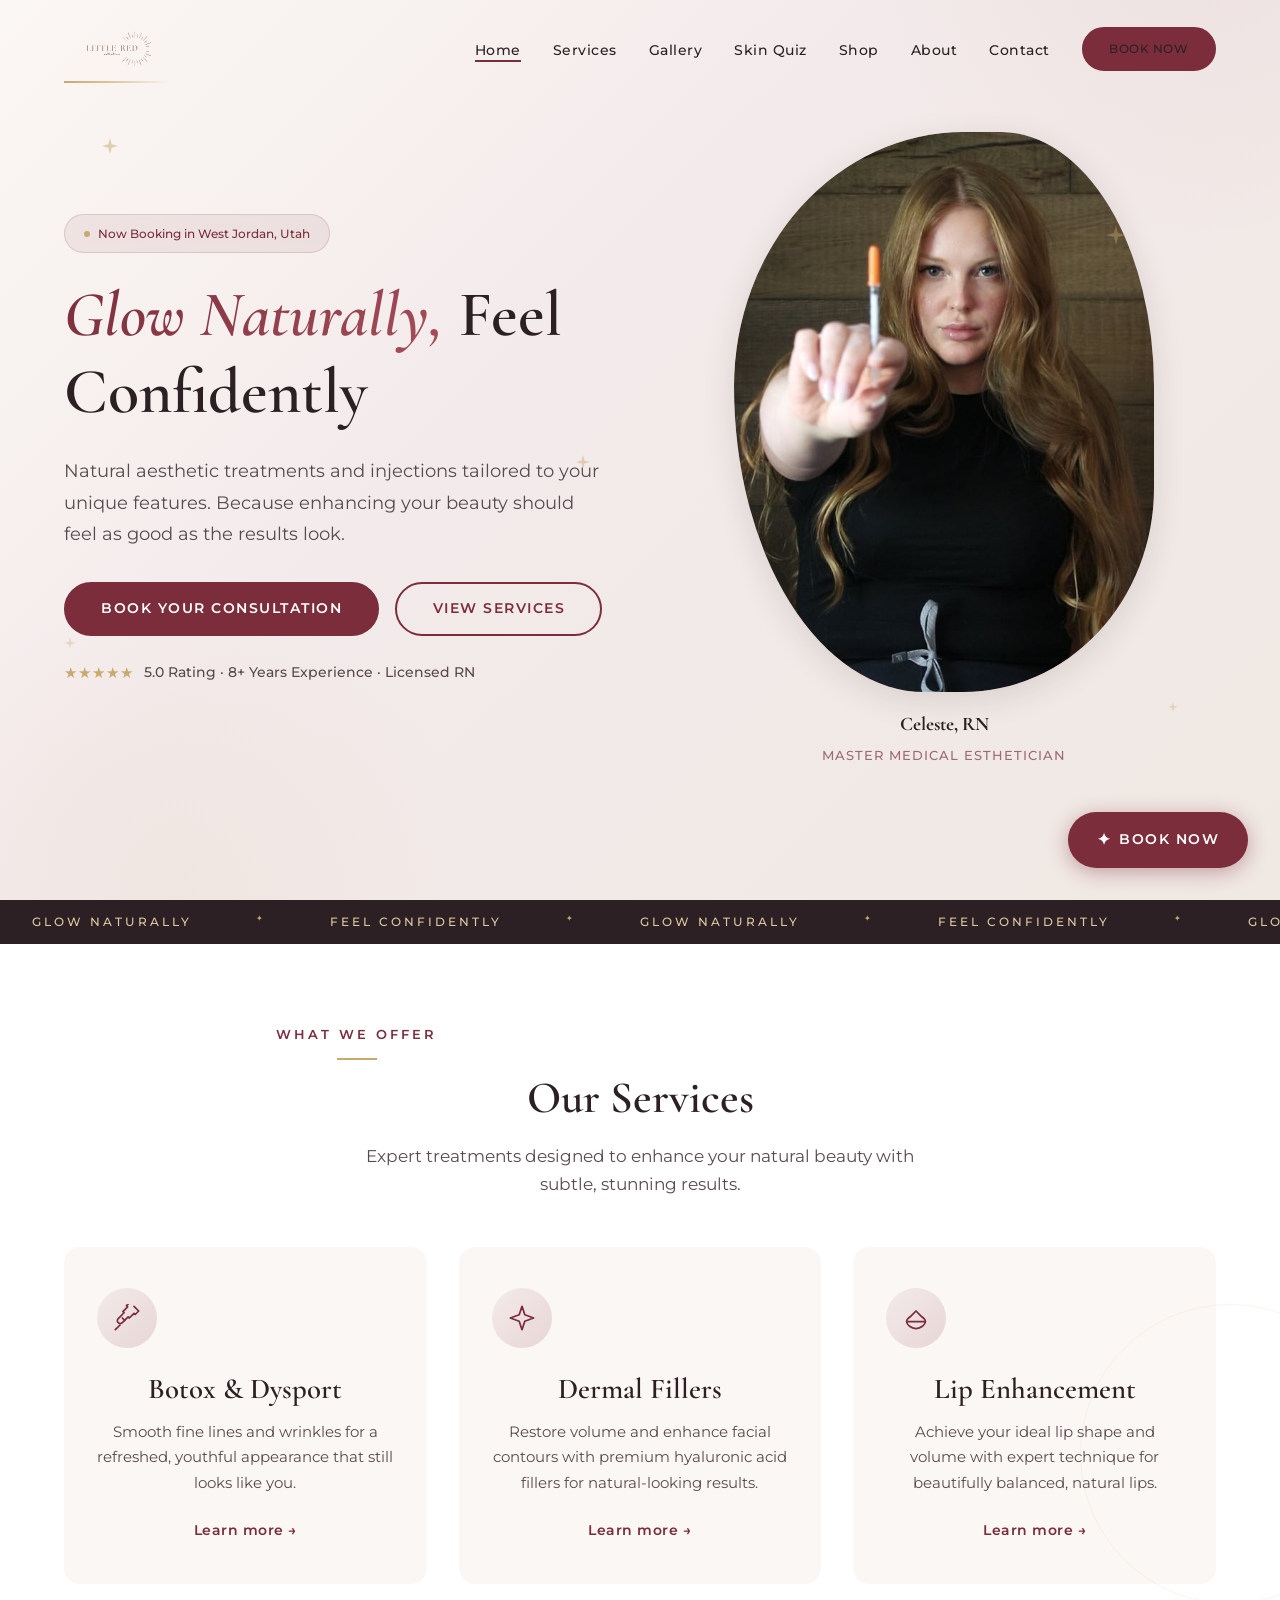
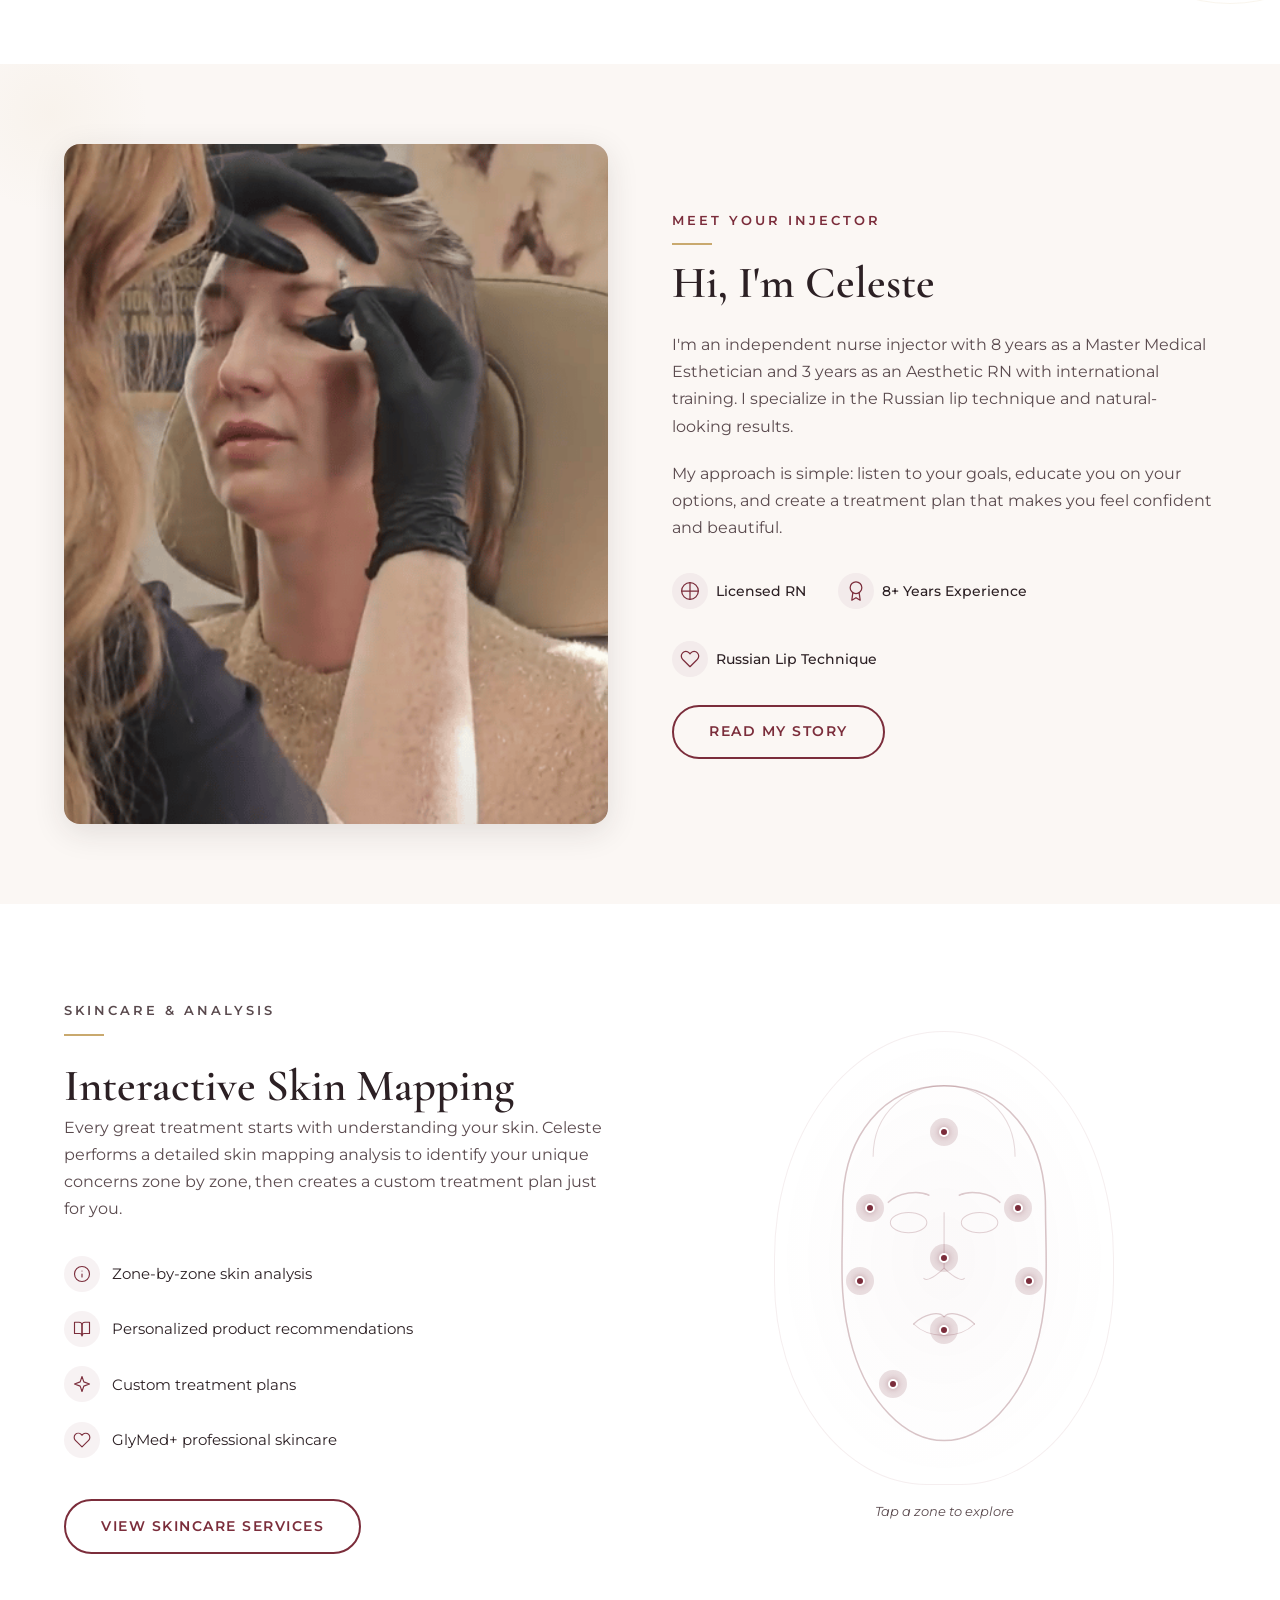
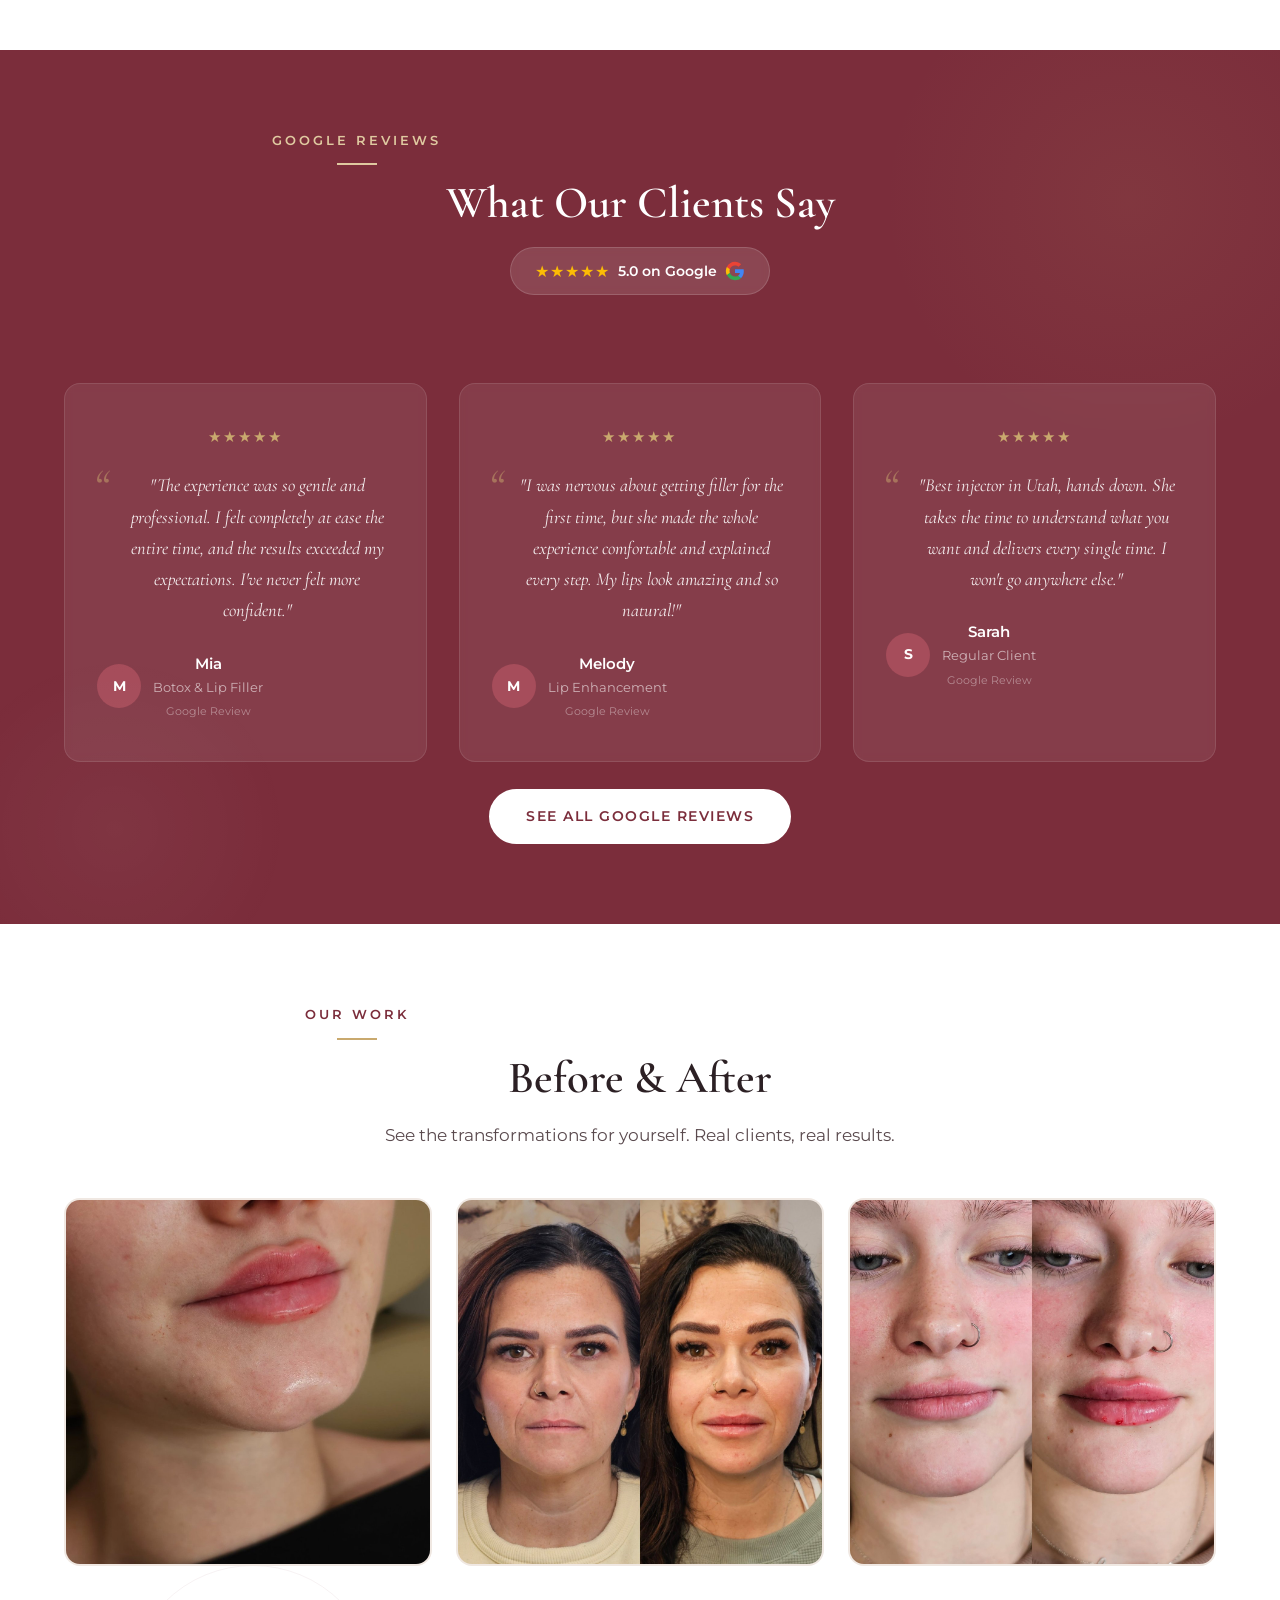
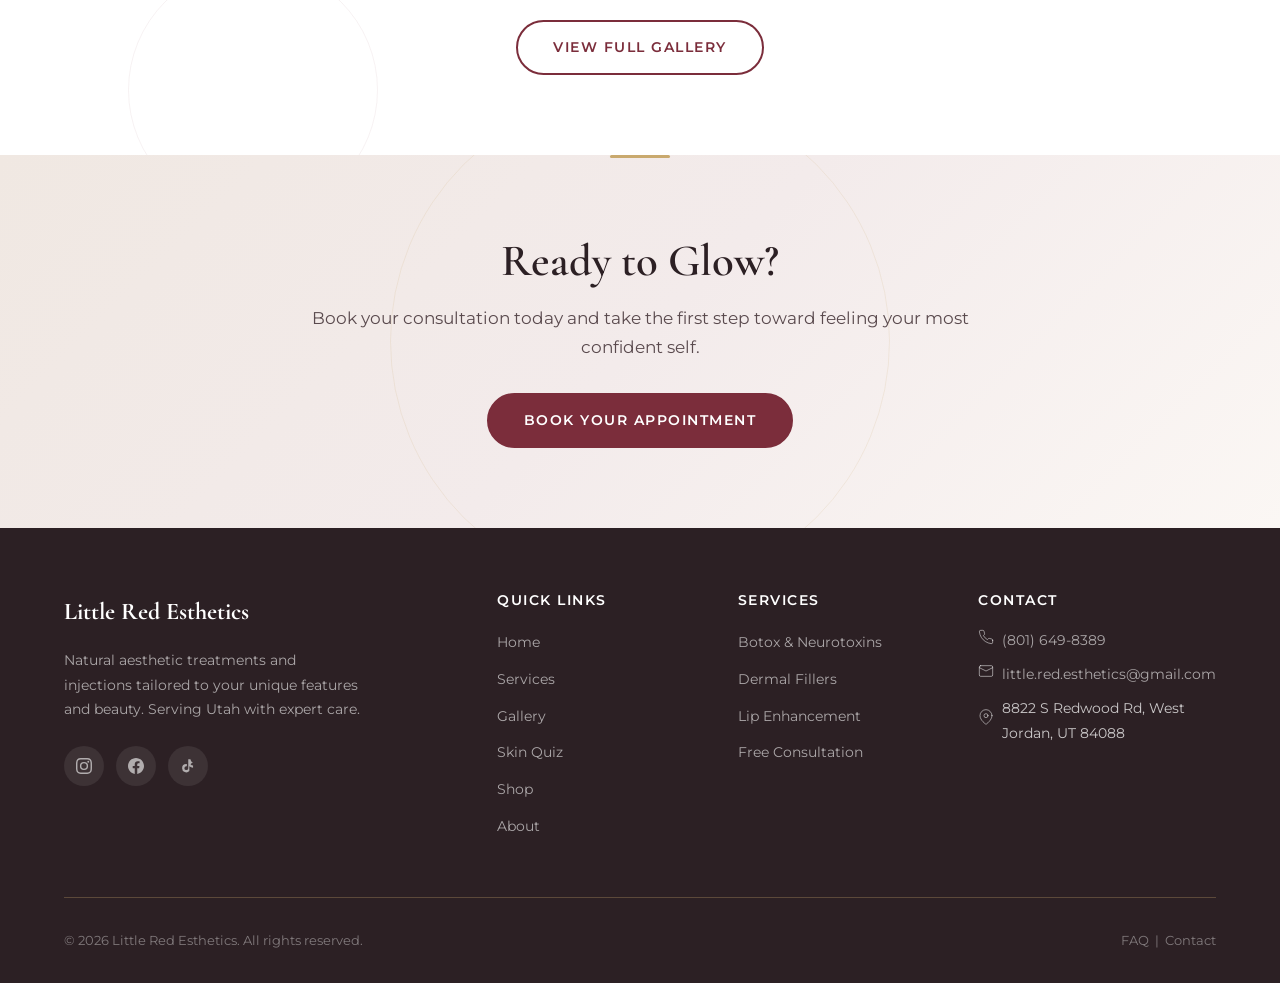
==== index.html @ 3f51a7a6 "Add interactive skin mapping section with animated face map - New skin mapping section on homepage w" ====
<!DOCTYPE html>
<html lang="en">
<head>
  <meta charset="UTF-8">
  <meta name="viewport" content="width=device-width, initial-scale=1.0">
  <title>Little Red Esthetics | Nurse Injector in Utah</title>
  <meta name="description" content="Little Red Esthetics offers natural aesthetic treatments and injections in Utah. Expert nurse injector specializing in Botox, fillers, and skin rejuvenation tailored to your unique beauty.">
  <meta name="keywords" content="nurse injector Utah, Botox Utah, lip filler Utah, dermal fillers, aesthetic treatments, Little Red Esthetics, med spa Utah">
  <meta name="author" content="Little Red Esthetics">

  <!-- Open Graph -->
  <meta property="og:title" content="Little Red Esthetics | Nurse Injector in Utah">
  <meta property="og:description" content="Natural aesthetic treatments and injections tailored to your unique features and beauty.">
  <meta property="og:type" content="website">
  <meta property="og:url" content="https://littleredesthetics.com/">
  <meta property="og:image" content="https://littleredesthetics.com/images/celeste-portrait.jpg">

  <!-- Twitter -->
  <meta name="twitter:card" content="summary_large_image">
  <meta name="twitter:title" content="Little Red Esthetics | Nurse Injector in Utah">
  <meta name="twitter:description" content="Natural aesthetic treatments and injections tailored to your unique features and beauty.">

  <!-- Fonts -->
  <link rel="preconnect" href="https://fonts.googleapis.com">
  <link rel="preconnect" href="https://fonts.gstatic.com" crossorigin>
  <link href="https://fonts.googleapis.com/css2?family=Cormorant+Garamond:ital,wght@0,400;0,600;0,700;1,400;1,600&family=Montserrat:wght@300;400;500;600;700&display=swap" rel="stylesheet">

  <!-- Favicon -->
  <link rel="icon" type="image/svg+xml" href="images/favicon.svg">

  <!-- Styles -->
  <link rel="stylesheet" href="css/styles.css">

  <!-- Local Business Schema -->
  <script type="application/ld+json">
  {
    "@context": "https://schema.org",
    "@type": "HealthAndBeautyBusiness",
    "name": "Little Red Esthetics",
    "description": "Natural aesthetic treatments and injections tailored to your unique features and beauty.",
    "url": "https://littleredesthetics.com",
    "telephone": "+1-801-649-8389",
    "email": "little.red.esthetics@gmail.com",
    "address": {
      "@type": "PostalAddress",
      "streetAddress": "8822 S Redwood Road",
      "addressLocality": "West Jordan",
      "addressRegion": "UT",
      "postalCode": "84088",
      "addressCountry": "US"
    },
    "sameAs": [
      "https://www.instagram.com/littleredesthetics",
      "https://www.facebook.com/littleredesthetics",
      "https://www.tiktok.com/@littleredesthetics"
    ],
    "priceRange": "$$",
    "openingHoursSpecification": [
      {
        "@type": "OpeningHoursSpecification",
        "dayOfWeek": ["Tuesday", "Thursday"],
        "opens": "07:00",
        "closes": "13:00"
      },
      {
        "@type": "OpeningHoursSpecification",
        "dayOfWeek": ["Wednesday", "Friday"],
        "opens": "14:30",
        "closes": "19:00"
      }
    ]
  }
  </script>
</head>
<body>

  <!-- Navigation -->
  <nav class="navbar">
    <div class="container">
      <a href="index.html" class="nav-brand">
        <img src="images/logo-clean.svg" alt="Little Red Esthetics">
        <span class="brand-text">Little Red Esthetics</span>
      </a>
      <div class="nav-overlay"></div>
      <ul class="nav-links">
        <li><a href="index.html" class="active">Home</a></li>
        <li><a href="services.html">Services</a></li>
        <li><a href="gallery.html">Gallery</a></li>
        <li><a href="quiz.html">Skin Quiz</a></li>
        <li><a href="shop.html">Shop</a></li>
        <li><a href="about.html">About</a></li>
        <li><a href="contact.html">Contact</a></li>
        <li><a href="https://mysite.vagaro.com/littleredesthetics/services" target="_blank" rel="noopener" class="btn btn-primary">Book Now</a></li>
      </ul>
      <button class="nav-toggle" aria-label="Toggle navigation">
        <span></span>
        <span></span>
        <span></span>
      </button>
    </div>
  </nav>

  <!-- Hero Section -->
  <section class="hero">
    <!-- Sparkle decorations -->
    <div class="sparkle" style="top: 15%; left: 8%;"><svg viewBox="0 0 24 24"><path d="M12 0l2.5 9.5L24 12l-9.5 2.5L12 24l-2.5-9.5L0 12l9.5-2.5z"/></svg></div>
    <div class="sparkle" style="top: 70%; left: 5%;"><svg viewBox="0 0 24 24"><path d="M12 0l2.5 9.5L24 12l-9.5 2.5L12 24l-2.5-9.5L0 12l9.5-2.5z"/></svg></div>
    <div class="sparkle" style="top: 25%; right: 12%;"><svg viewBox="0 0 24 24"><path d="M12 0l2.5 9.5L24 12l-9.5 2.5L12 24l-2.5-9.5L0 12l9.5-2.5z"/></svg></div>
    <div class="sparkle" style="bottom: 20%; right: 8%;"><svg viewBox="0 0 24 24"><path d="M12 0l2.5 9.5L24 12l-9.5 2.5L12 24l-2.5-9.5L0 12l9.5-2.5z"/></svg></div>
    <div class="sparkle" style="top: 50%; left: 45%;"><svg viewBox="0 0 24 24"><path d="M12 0l2.5 9.5L24 12l-9.5 2.5L12 24l-2.5-9.5L0 12l9.5-2.5z"/></svg></div>

    <div class="container">
      <div class="hero-content">
        <div class="hero-badge">
          <span class="badge-dot"></span>
          Now Booking in West Jordan, Utah
        </div>
        <h1><span class="gradient-text">Glow Naturally,</span> Feel Confidently</h1>
        <p>Natural aesthetic treatments and injections tailored to your unique features. Because enhancing your beauty should feel as good as the results look.</p>
        <div class="hero-buttons">
          <a href="https://mysite.vagaro.com/littleredesthetics/services" target="_blank" rel="noopener" class="btn btn-primary">Book Your Consultation</a>
          <a href="services.html" class="btn btn-outline">View Services</a>
        </div>
        <div class="hero-trust">
          <div class="hero-trust-stars">&#9733;&#9733;&#9733;&#9733;&#9733;</div>
          <span>5.0 Rating &middot; 8+ Years Experience &middot; Licensed RN</span>
        </div>
      </div>
      <div class="hero-image">
        <div class="hero-image-wrapper">
          <img src="images/celeste-portrait.jpg" alt="Celeste, nurse injector and owner of Little Red Esthetics in West Jordan Utah">
        </div>
        <div class="hero-image-caption">
          <strong>Celeste, RN</strong>
          <span>Master Medical Esthetician</span>
        </div>
      </div>
    </div>
  </section>

  <!-- Marquee Strip -->
  <div class="marquee-strip">
    <div class="marquee-track">
      <span>Glow Naturally</span><span class="marquee-dot">&#10022;</span>
      <span>Feel Confidently</span><span class="marquee-dot">&#10022;</span>
      <span>Glow Naturally</span><span class="marquee-dot">&#10022;</span>
      <span>Feel Confidently</span><span class="marquee-dot">&#10022;</span>
      <span>Glow Naturally</span><span class="marquee-dot">&#10022;</span>
      <span>Feel Confidently</span><span class="marquee-dot">&#10022;</span>
      <span>Glow Naturally</span><span class="marquee-dot">&#10022;</span>
      <span>Feel Confidently</span><span class="marquee-dot">&#10022;</span>
      <span>Glow Naturally</span><span class="marquee-dot">&#10022;</span>
      <span>Feel Confidently</span><span class="marquee-dot">&#10022;</span>
      <span>Glow Naturally</span><span class="marquee-dot">&#10022;</span>
      <span>Feel Confidently</span><span class="marquee-dot">&#10022;</span>
    </div>
  </div>

  <!-- Services Preview -->
  <section class="services-preview">
    <div class="container text-center">
      <p class="section-label fade-in">What We Offer</p>
      <h2 class="section-title fade-in">Our Services</h2>
      <p class="section-subtitle fade-in">Expert treatments designed to enhance your natural beauty with subtle, stunning results.</p>

      <div class="services-grid">
        <div class="service-card fade-in fade-in-delay-1">
          <div class="service-icon"><svg class="icon-svg" viewBox="0 0 24 24"><path d="M18 2l4 4-3 3-1-1-4 4-1-1-5 5c-1 1-2.5 1-3.5 0s-1-2.5 0-3.5l5-5-1-1 4-4-1-1 3-3"/><path d="M10 14l-2-2"/><path d="M2 22l4-4"/></svg></div>
          <h3>Botox & Dysport</h3>
          <p>Smooth fine lines and wrinkles for a refreshed, youthful appearance that still looks like you.</p>
          <a href="services.html" class="service-link">Learn more &#8594;</a>
        </div>

        <div class="service-card fade-in fade-in-delay-2">
          <div class="service-icon"><svg class="icon-svg" viewBox="0 0 24 24"><path d="M12 2l2.4 7.2L22 12l-7.6 2.8L12 22l-2.4-7.2L2 12l7.6-2.8z"/></svg></div>
          <h3>Dermal Fillers</h3>
          <p>Restore volume and enhance facial contours with premium hyaluronic acid fillers for natural-looking results.</p>
          <a href="services.html" class="service-link">Learn more &#8594;</a>
        </div>

        <div class="service-card fade-in fade-in-delay-3">
          <div class="service-icon"><svg class="icon-svg" viewBox="0 0 24 24"><path d="M12 21c-4 0-8-3-8-6 0-2 1.5-3 3-4l5-5 5 5c1.5 1 3 2 3 4 0 3-4 6-8 6z"/><path d="M4 15h16"/></svg></div>
          <h3>Lip Enhancement</h3>
          <p>Achieve your ideal lip shape and volume with expert technique for beautifully balanced, natural lips.</p>
          <a href="services.html" class="service-link">Learn more &#8594;</a>
        </div>
      </div>
    </div>
  </section>

  <!-- About Preview -->
  <section class="about-preview">
    <div class="container">
      <div class="about-image fade-in">
        <img src="images/celeste-working.png" alt="Celeste at work, Little Red Esthetics">
      </div>
      <div class="about-content">
        <p class="section-label fade-in">Meet Your Injector</p>
        <h2 class="fade-in">Hi, I'm Celeste</h2>
        <p class="fade-in">I'm an independent nurse injector with 8 years as a Master Medical Esthetician and 3 years as an Aesthetic RN with international training. I specialize in the Russian lip technique and natural-looking results.</p>
        <p class="fade-in">My approach is simple: listen to your goals, educate you on your options, and create a treatment plan that makes you feel confident and beautiful.</p>
        <div class="about-credentials fade-in">
          <div class="credential">
            <div class="credential-icon"><svg class="icon-svg" viewBox="0 0 24 24"><path d="M12 2v20M2 12h20"/><circle cx="12" cy="12" r="10"/></svg></div>
            <span>Licensed RN</span>
          </div>
          <div class="credential">
            <div class="credential-icon"><svg class="icon-svg" viewBox="0 0 24 24"><circle cx="12" cy="8" r="7"/><path d="M8.21 13.89L7 23l5-3 5 3-1.21-9.12"/></svg></div>
            <span>8+ Years Experience</span>
          </div>
          <div class="credential">
            <div class="credential-icon"><svg class="icon-svg" viewBox="0 0 24 24"><path d="M20.84 4.61a5.5 5.5 0 0 0-7.78 0L12 5.67l-1.06-1.06a5.5 5.5 0 0 0-7.78 7.78l1.06 1.06L12 21.23l7.78-7.78 1.06-1.06a5.5 5.5 0 0 0 0-7.78z"/></svg></div>
            <span>Russian Lip Technique</span>
          </div>
        </div>
        <br>
        <a href="about.html" class="btn btn-outline fade-in">Read My Story</a>
      </div>
    </div>
  </section>

  <!-- Skin Mapping Section -->
  <section class="skin-mapping">
    <div class="container">
      <div class="skin-mapping-content">
        <p class="section-label fade-in">Skincare & Analysis</p>
        <h2 class="fade-in">Interactive Skin Mapping</h2>
        <p class="fade-in">Every great treatment starts with understanding your skin. Celeste performs a detailed skin mapping analysis to identify your unique concerns zone by zone, then creates a custom treatment plan just for you.</p>
        <ul class="skin-mapping-features fade-in">
          <li>
            <span class="mapping-feature-icon"><svg class="icon-svg" viewBox="0 0 24 24"><circle cx="12" cy="12" r="10"/><path d="M12 16v-4M12 8h.01"/></svg></span>
            <span>Zone-by-zone skin analysis</span>
          </li>
          <li>
            <span class="mapping-feature-icon"><svg class="icon-svg" viewBox="0 0 24 24"><path d="M2 3h6a4 4 0 0 1 4 4v14a3 3 0 0 0-3-3H2z"/><path d="M22 3h-6a4 4 0 0 0-4 4v14a3 3 0 0 1 3-3h7z"/></svg></span>
            <span>Personalized product recommendations</span>
          </li>
          <li>
            <span class="mapping-feature-icon"><svg class="icon-svg" viewBox="0 0 24 24"><path d="M12 2l2.4 7.2L22 12l-7.6 2.8L12 22l-2.4-7.2L2 12l7.6-2.8z"/></svg></span>
            <span>Custom treatment plans</span>
          </li>
          <li>
            <span class="mapping-feature-icon"><svg class="icon-svg" viewBox="0 0 24 24"><path d="M20.84 4.61a5.5 5.5 0 0 0-7.78 0L12 5.67l-1.06-1.06a5.5 5.5 0 0 0-7.78 7.78l1.06 1.06L12 21.23l7.78-7.78 1.06-1.06a5.5 5.5 0 0 0 0-7.78z"/></svg></span>
            <span>GlyMed+ professional skincare</span>
          </li>
        </ul>
        <a href="services.html#skincare" class="btn btn-outline fade-in">View Skincare Services</a>
      </div>
      <div class="skin-mapping-visual fade-in-scale">
        <div class="face-map">
          <!-- Stylized face outline SVG -->
          <svg class="face-svg" viewBox="0 0 300 400" fill="none" xmlns="http://www.w3.org/2000/svg">
            <!-- Face outline -->
            <path d="M150 30 C90 30, 50 80, 50 150 C50 200, 45 240, 60 290 C75 340, 110 380, 150 380 C190 380, 225 340, 240 290 C255 240, 250 200, 250 150 C250 80, 210 30, 150 30Z" stroke="var(--burgundy-muted)" stroke-width="1.5" fill="none" opacity="0.4"/>
            <!-- Hairline -->
            <path d="M80 100 C80 55, 115 30, 150 30 C185 30, 220 55, 220 100" stroke="var(--burgundy-muted)" stroke-width="1" fill="none" opacity="0.25"/>
            <!-- Left eyebrow -->
            <path d="M95 145 C105 135, 125 133, 135 138" stroke="var(--burgundy-muted)" stroke-width="1.5" fill="none" opacity="0.35" stroke-linecap="round"/>
            <!-- Right eyebrow -->
            <path d="M165 138 C175 133, 195 135, 205 145" stroke="var(--burgundy-muted)" stroke-width="1.5" fill="none" opacity="0.35" stroke-linecap="round"/>
            <!-- Left eye -->
            <ellipse cx="115" cy="165" rx="18" ry="10" stroke="var(--burgundy-muted)" stroke-width="1" fill="none" opacity="0.3"/>
            <!-- Right eye -->
            <ellipse cx="185" cy="165" rx="18" ry="10" stroke="var(--burgundy-muted)" stroke-width="1" fill="none" opacity="0.3"/>
            <!-- Nose -->
            <path d="M150 155 L150 210 C150 210, 135 225, 130 220" stroke="var(--burgundy-muted)" stroke-width="1" fill="none" opacity="0.3" stroke-linecap="round"/>
            <path d="M150 210 C150 210, 165 225, 170 220" stroke="var(--burgundy-muted)" stroke-width="1" fill="none" opacity="0.3" stroke-linecap="round"/>
            <!-- Lips -->
            <path d="M120 265 C130 255, 145 252, 150 258 C155 252, 170 255, 180 265" stroke="var(--burgundy-muted)" stroke-width="1.2" fill="none" opacity="0.35" stroke-linecap="round"/>
            <path d="M120 265 C135 280, 165 280, 180 265" stroke="var(--burgundy-muted)" stroke-width="1" fill="none" opacity="0.3" stroke-linecap="round"/>
          </svg>

          <!-- Animated scan line -->
          <div class="scan-line"></div>

          <!-- Hotspot dots -->
          <button class="face-hotspot" data-zone="forehead" style="top: 22%; left: 50%;" aria-label="Forehead zone">
            <span class="hotspot-ping"></span>
            <span class="hotspot-dot"></span>
          </button>
          <button class="face-hotspot" data-zone="eyes" style="top: 39%; left: 28%;" aria-label="Eye area zone">
            <span class="hotspot-ping"></span>
            <span class="hotspot-dot"></span>
          </button>
          <button class="face-hotspot" data-zone="eyes-r" style="top: 39%; left: 72%;" aria-label="Eye area zone">
            <span class="hotspot-ping"></span>
            <span class="hotspot-dot"></span>
          </button>
          <button class="face-hotspot" data-zone="tzone" style="top: 50%; left: 50%;" aria-label="T-zone">
            <span class="hotspot-ping"></span>
            <span class="hotspot-dot"></span>
          </button>
          <button class="face-hotspot" data-zone="cheeks" style="top: 55%; left: 25%;" aria-label="Cheek zone">
            <span class="hotspot-ping"></span>
            <span class="hotspot-dot"></span>
          </button>
          <button class="face-hotspot" data-zone="cheeks-r" style="top: 55%; left: 75%;" aria-label="Cheek zone">
            <span class="hotspot-ping"></span>
            <span class="hotspot-dot"></span>
          </button>
          <button class="face-hotspot" data-zone="lips" style="top: 66%; left: 50%;" aria-label="Lips zone">
            <span class="hotspot-ping"></span>
            <span class="hotspot-dot"></span>
          </button>
          <button class="face-hotspot" data-zone="jawline" style="top: 78%; left: 35%;" aria-label="Jawline zone">
            <span class="hotspot-ping"></span>
            <span class="hotspot-dot"></span>
          </button>

          <!-- Info tooltip (populated by JS) -->
          <div class="face-tooltip" id="faceTooltip">
            <div class="face-tooltip-title"></div>
            <div class="face-tooltip-concerns"></div>
            <div class="face-tooltip-treatment"></div>
          </div>
        </div>
        <p class="face-map-hint">Tap a zone to explore</p>
      </div>
    </div>
  </section>

  <!-- Testimonials / Google Reviews -->
  <section class="testimonials">
    <div class="container text-center">
      <p class="section-label fade-in">Google Reviews</p>
      <h2 class="section-title fade-in">What Our Clients Say</h2>
      <div class="google-rating fade-in">
        <div class="google-rating-stars">&#9733;&#9733;&#9733;&#9733;&#9733;</div>
        <span class="google-rating-text">5.0 on Google</span>
        <svg class="google-g" viewBox="0 0 24 24" width="20" height="20"><path d="M22.56 12.25c0-.78-.07-1.53-.2-2.25H12v4.26h5.92a5.06 5.06 0 0 1-2.2 3.32v2.77h3.57c2.08-1.92 3.28-4.74 3.28-8.1z" fill="#4285F4"/><path d="M12 23c2.97 0 5.46-.98 7.28-2.66l-3.57-2.77c-.98.66-2.23 1.06-3.71 1.06-2.86 0-5.29-1.93-6.16-4.53H2.18v2.84C3.99 20.53 7.7 23 12 23z" fill="#34A853"/><path d="M5.84 14.09c-.22-.66-.35-1.36-.35-2.09s.13-1.43.35-2.09V7.07H2.18C1.43 8.55 1 10.22 1 12s.43 3.45 1.18 4.93l2.85-2.22.81-.62z" fill="#FBBC05"/><path d="M12 5.38c1.62 0 3.06.56 4.21 1.64l3.15-3.15C17.45 2.09 14.97 1 12 1 7.7 1 3.99 3.47 2.18 7.07l3.66 2.84c.87-2.6 3.3-4.53 6.16-4.53z" fill="#EA4335"/></svg>
      </div>

      <div class="testimonial-grid">
        <div class="testimonial-card fade-in fade-in-delay-1">
          <div class="testimonial-stars">&#9733;&#9733;&#9733;&#9733;&#9733;</div>
          <blockquote>"The experience was so gentle and professional. I felt completely at ease the entire time, and the results exceeded my expectations. I've never felt more confident."</blockquote>
          <div class="testimonial-author">
            <div class="testimonial-avatar">M</div>
            <div>
              <div class="testimonial-name">Mia</div>
              <div class="testimonial-detail">Botox & Lip Filler</div>
              <div class="testimonial-source">Google Review</div>
            </div>
          </div>
        </div>

        <div class="testimonial-card fade-in fade-in-delay-2">
          <div class="testimonial-stars">&#9733;&#9733;&#9733;&#9733;&#9733;</div>
          <blockquote>"I was nervous about getting filler for the first time, but she made the whole experience comfortable and explained every step. My lips look amazing and so natural!"</blockquote>
          <div class="testimonial-author">
            <div class="testimonial-avatar">M</div>
            <div>
              <div class="testimonial-name">Melody</div>
              <div class="testimonial-detail">Lip Enhancement</div>
              <div class="testimonial-source">Google Review</div>
            </div>
          </div>
        </div>

        <div class="testimonial-card fade-in fade-in-delay-3">
          <div class="testimonial-stars">&#9733;&#9733;&#9733;&#9733;&#9733;</div>
          <blockquote>"Best injector in Utah, hands down. She takes the time to understand what you want and delivers every single time. I won't go anywhere else."</blockquote>
          <div class="testimonial-author">
            <div class="testimonial-avatar">S</div>
            <div>
              <div class="testimonial-name">Sarah</div>
              <div class="testimonial-detail">Regular Client</div>
              <div class="testimonial-source">Google Review</div>
            </div>
          </div>
        </div>
      </div>

      <br>
      <a href="https://search.google.com/local/reviews?placeid=ChIJBUBlCqKLUocR4d8lLm6OIHE" target="_blank" rel="noopener" class="btn btn-light fade-in">See All Google Reviews</a>
    </div>
  </section>

  <!-- Gallery Preview -->
  <section class="gallery-preview">
    <div class="container text-center">
      <p class="section-label fade-in">Our Work</p>
      <h2 class="section-title fade-in">Before & After</h2>
      <p class="section-subtitle fade-in">See the transformations for yourself. Real clients, real results.</p>

      <div class="gallery-grid">
        <div class="gallery-item fade-in fade-in-delay-1">
          <img src="images/portfolio-lips-01.jpg" alt="Lip enhancement before and after by Little Red Esthetics">
          <div class="gallery-item-overlay">
            <span class="gallery-item-label">Lip Enhancement</span>
          </div>
        </div>

        <div class="gallery-item fade-in fade-in-delay-2">
          <img src="images/portfolio-neuro-04.jpg" alt="Neuromodulator treatment results by Little Red Esthetics">
          <div class="gallery-item-overlay">
            <span class="gallery-item-label">Neuromodulators</span>
          </div>
        </div>

        <div class="gallery-item fade-in fade-in-delay-3">
          <img src="images/portfolio-result-03.jpg" alt="Dermal filler results by Little Red Esthetics">
          <div class="gallery-item-overlay">
            <span class="gallery-item-label">Dermal Filler</span>
          </div>
        </div>
      </div>

      <br><br>
      <a href="gallery.html" class="btn btn-outline fade-in">View Full Gallery</a>
    </div>
  </section>

  <!-- CTA Section -->
  <section class="cta-section">
    <div class="container">
      <h2 class="fade-in">Ready to Glow?</h2>
      <p class="fade-in">Book your consultation today and take the first step toward feeling your most confident self.</p>
      <a href="https://mysite.vagaro.com/littleredesthetics/services" target="_blank" rel="noopener" class="btn btn-primary fade-in">Book Your Appointment</a>
    </div>
  </section>

  <!-- Footer -->
  <footer class="footer">
    <div class="container">
      <div class="footer-grid">
        <div>
          <div class="footer-brand">Little Red Esthetics</div>
          <p class="footer-desc">Natural aesthetic treatments and injections tailored to your unique features and beauty. Serving Utah with expert care.</p>
          <div class="footer-social">
            <a href="https://www.instagram.com/littleredesthetics" target="_blank" rel="noopener" aria-label="Instagram"><svg class="social-icon-svg" viewBox="0 0 24 24"><path d="M12 2.163c3.204 0 3.584.012 4.85.07 3.252.148 4.771 1.691 4.919 4.919.058 1.265.069 1.645.069 4.849 0 3.205-.012 3.584-.069 4.849-.149 3.225-1.664 4.771-4.919 4.919-1.266.058-1.644.07-4.85.07-3.204 0-3.584-.012-4.849-.07-3.26-.149-4.771-1.699-4.919-4.92-.058-1.265-.07-1.644-.07-4.849 0-3.204.013-3.583.07-4.849.149-3.227 1.664-4.771 4.919-4.919 1.266-.057 1.645-.069 4.849-.069zM12 0C8.741 0 8.333.014 7.053.072 2.695.272.273 2.69.073 7.052.014 8.333 0 8.741 0 12c0 3.259.014 3.668.072 4.948.2 4.358 2.618 6.78 6.98 6.98C8.333 23.986 8.741 24 12 24c3.259 0 3.668-.014 4.948-.072 4.354-.2 6.782-2.618 6.979-6.98.059-1.28.073-1.689.073-4.948 0-3.259-.014-3.667-.072-4.947-.196-4.354-2.617-6.78-6.979-6.98C16.67.014 16.259 0 12 0zm0 5.838a6.162 6.162 0 100 12.324 6.162 6.162 0 000-12.324zM12 16a4 4 0 110-8 4 4 0 010 8zm6.406-11.845a1.44 1.44 0 100 2.881 1.44 1.44 0 000-2.881z"/></svg></a>
            <a href="https://www.facebook.com/littleredesthetics" target="_blank" rel="noopener" aria-label="Facebook"><svg class="social-icon-svg" viewBox="0 0 24 24"><path d="M24 12.073c0-6.627-5.373-12-12-12s-12 5.373-12 12c0 5.99 4.388 10.954 10.125 11.854v-8.385H7.078v-3.47h3.047V9.43c0-3.007 1.792-4.669 4.533-4.669 1.312 0 2.686.235 2.686.235v2.953H15.83c-1.491 0-1.956.925-1.956 1.874v2.25h3.328l-.532 3.47h-2.796v8.385C19.612 23.027 24 18.062 24 12.073z"/></svg></a>
            <a href="https://www.tiktok.com/@littleredesthetics" target="_blank" rel="noopener" aria-label="TikTok"><svg class="social-icon-svg" viewBox="0 0 24 24"><path d="M19.59 6.69a4.83 4.83 0 01-3.77-4.25V2h-3.45v13.67a2.89 2.89 0 01-2.88 2.5 2.89 2.89 0 01-2.89-2.89 2.89 2.89 0 012.89-2.89c.28 0 .54.04.79.1v-3.5a6.37 6.37 0 00-.79-.05A6.34 6.34 0 003.15 15.2a6.34 6.34 0 0010.86 4.46v-7.15a8.16 8.16 0 005.58 2.2v-3.45a4.85 4.85 0 01-3.77-1.8v-.01l2.77-2.76z"/></svg></a>
          </div>
        </div>
        <div>
          <h4>Quick Links</h4>
          <ul>
            <li><a href="index.html">Home</a></li>
            <li><a href="services.html">Services</a></li>
            <li><a href="gallery.html">Gallery</a></li>
            <li><a href="quiz.html">Skin Quiz</a></li>
            <li><a href="shop.html">Shop</a></li>
            <li><a href="about.html">About</a></li>
          </ul>
        </div>
        <div>
          <h4>Services</h4>
          <ul>
            <li><a href="services.html">Botox & Neurotoxins</a></li>
            <li><a href="services.html">Dermal Fillers</a></li>
            <li><a href="services.html">Lip Enhancement</a></li>
            <li><a href="services.html">Free Consultation</a></li>
          </ul>
        </div>
        <div>
          <h4>Contact</h4>
          <div class="footer-contact-item">
            <span class="footer-contact-icon"><svg class="icon-svg" viewBox="0 0 24 24"><path d="M22 16.92v3a2 2 0 0 1-2.18 2 19.79 19.79 0 0 1-8.63-3.07 19.5 19.5 0 0 1-6-6 19.79 19.79 0 0 1-3.07-8.67A2 2 0 0 1 4.11 2h3a2 2 0 0 1 2 1.72c.127.96.361 1.903.7 2.81a2 2 0 0 1-.45 2.11L8.09 9.91a16 16 0 0 0 6 6l1.27-1.27a2 2 0 0 1 2.11-.45c.907.339 1.85.573 2.81.7A2 2 0 0 1 22 16.92z"/></svg></span>
            <a href="tel:8016498389">(801) 649-8389</a>
          </div>
          <div class="footer-contact-item">
            <span class="footer-contact-icon"><svg class="icon-svg" viewBox="0 0 24 24"><rect x="2" y="4" width="20" height="16" rx="2"/><path d="M22 7l-10 5L2 7"/></svg></span>
            <a href="mailto:little.red.esthetics@gmail.com">little.red.esthetics@gmail.com</a>
          </div>
          <div class="footer-contact-item">
            <span class="footer-contact-icon"><svg class="icon-svg" viewBox="0 0 24 24"><path d="M21 10c0 7-9 13-9 13s-9-6-9-13a9 9 0 0 1 18 0z"/><circle cx="12" cy="10" r="3"/></svg></span>
            <span>8822 S Redwood Rd, West Jordan, UT 84088</span>
          </div>
        </div>
      </div>
      <div class="footer-bottom">
        <p>&copy; 2026 Little Red Esthetics. All rights reserved.</p>
        <p><a href="faq.html">FAQ</a> &nbsp;|&nbsp; <a href="contact.html">Contact</a></p>
      </div>
    </div>
  </footer>

  <!-- Floating Book CTA -->
  <a href="https://mysite.vagaro.com/littleredesthetics/services" target="_blank" rel="noopener" class="floating-cta">
    <span class="cta-sparkle">&#10022;</span> Book Now
  </a>

  <script src="js/main.js"></script>
</body>
</html>
---- css/styles.css ----
/* ========================================
   Little Red Esthetics - Stylesheet
   Palette: Burgundy + Warm Off-White + Gold
   ======================================== */

/* --- Custom Properties --- */
:root {
  --burgundy: #7B2D3B;
  --burgundy-dark: #5C1E2B;
  --burgundy-light: #A64D5B;
  --burgundy-muted: #9E6B73;
  --cream: #FBF7F4;
  --cream-dark: #F0E8E2;
  --gold: #C9A96E;
  --gold-light: #DFC9A0;
  --charcoal: #2C2024;
  --charcoal-light: #5A4A4E;
  --rose: #E8D5D5;
  --rose-light: #F3EBEB;
  --white: #FFFFFF;

  --font-heading: 'Cormorant Garamond', Georgia, serif;
  --font-body: 'Montserrat', 'Segoe UI', sans-serif;

  --shadow-sm: 0 2px 8px rgba(44, 32, 36, 0.06);
  --shadow-md: 0 4px 16px rgba(44, 32, 36, 0.1);
  --shadow-lg: 0 8px 32px rgba(44, 32, 36, 0.12);

  --radius: 8px;
  --radius-lg: 16px;
  --transition: 0.3s ease;
}

/* --- Reset & Base --- */
*,
*::before,
*::after {
  margin: 0;
  padding: 0;
  box-sizing: border-box;
}

html {
  scroll-behavior: smooth;
  font-size: 16px;
}

body {
  font-family: var(--font-body);
  background: var(--cream);
  color: var(--charcoal);
  line-height: 1.7;
  -webkit-font-smoothing: antialiased;
}

img {
  max-width: 100%;
  height: auto;
  display: block;
}

a {
  color: var(--burgundy);
  text-decoration: none;
  transition: color var(--transition);
}

a:hover {
  color: var(--burgundy-dark);
}

ul {
  list-style: none;
}

/* --- Typography --- */
h1, h2, h3, h4, h5 {
  font-family: var(--font-heading);
  font-weight: 600;
  line-height: 1.2;
  color: var(--charcoal);
}

h1 { font-size: clamp(2.4rem, 5vw, 4rem); }
h2 { font-size: clamp(1.8rem, 3.5vw, 2.8rem); }
h3 { font-size: clamp(1.3rem, 2.5vw, 1.8rem); }
h4 { font-size: 1.2rem; }

p {
  font-size: 1rem;
  color: var(--charcoal-light);
  max-width: 65ch;
}

.section-label {
  font-family: var(--font-body);
  font-size: 0.8rem;
  font-weight: 600;
  letter-spacing: 3px;
  text-transform: uppercase;
  color: var(--burgundy);
  margin-bottom: 0.75rem;
}

.section-title {
  margin-bottom: 1rem;
}

.section-subtitle {
  font-size: 1.05rem;
  color: var(--charcoal-light);
  max-width: 550px;
}

/* --- Layout --- */
.container {
  width: 100%;
  max-width: 1200px;
  margin: 0 auto;
  padding: 0 1.5rem;
}

section {
  padding: 5rem 0;
}

.text-center {
  text-align: center;
}

.text-center .section-subtitle {
  margin-left: auto;
  margin-right: auto;
}

/* --- Buttons --- */
.btn {
  display: inline-block;
  padding: 0.85rem 2.2rem;
  border-radius: 50px;
  font-family: var(--font-body);
  font-size: 0.85rem;
  font-weight: 600;
  letter-spacing: 1.5px;
  text-transform: uppercase;
  cursor: pointer;
  transition: all var(--transition);
  border: 2px solid transparent;
}

.btn-primary {
  background: var(--burgundy);
  color: var(--white);
  border-color: var(--burgundy);
}

.btn-primary:hover {
  background: var(--burgundy-dark);
  border-color: var(--burgundy-dark);
  color: var(--white);
  transform: translateY(-2px);
  box-shadow: var(--shadow-md);
}

.btn-outline {
  background: transparent;
  color: var(--burgundy);
  border-color: var(--burgundy);
}

.btn-outline:hover {
  background: var(--burgundy);
  color: var(--white);
  transform: translateY(-2px);
}

.btn-light {
  background: var(--white);
  color: var(--burgundy);
  border-color: var(--white);
}

.btn-light:hover {
  background: var(--cream);
  border-color: var(--cream);
  color: var(--burgundy-dark);
  transform: translateY(-2px);
}

/* ========================================
   NAVIGATION
   ======================================== */
.navbar {
  position: fixed;
  top: 0;
  left: 0;
  width: 100%;
  z-index: 1000;
  padding: 1.2rem 0;
  transition: all var(--transition);
  background: transparent;
}

.navbar.scrolled {
  background: rgba(251, 247, 244, 0.97);
  backdrop-filter: blur(12px);
  padding: 0.8rem 0;
  box-shadow: var(--shadow-sm);
}

.navbar .container {
  display: flex;
  align-items: center;
  justify-content: space-between;
}

.nav-brand {
  font-family: var(--font-heading);
  font-size: 1.6rem;
  font-weight: 700;
  color: var(--burgundy);
}

.navbar.scrolled .nav-brand {
  color: var(--burgundy);
}

.nav-links {
  display: flex;
  align-items: center;
  gap: 2rem;
}

.nav-links a {
  font-size: 0.85rem;
  font-weight: 500;
  letter-spacing: 0.5px;
  color: var(--charcoal);
  position: relative;
}

.nav-links a::after {
  content: '';
  position: absolute;
  bottom: -4px;
  left: 0;
  width: 0;
  height: 2px;
  background: var(--burgundy);
  transition: width var(--transition);
}

.nav-links a:hover::after,
.nav-links a.active::after {
  width: 100%;
}

.nav-links .btn {
  padding: 0.6rem 1.6rem;
  font-size: 0.75rem;
}

.nav-toggle {
  display: none;
  flex-direction: column;
  gap: 5px;
  cursor: pointer;
  background: none;
  border: none;
  padding: 4px;
}

.nav-toggle span {
  display: block;
  width: 24px;
  height: 2px;
  background: var(--charcoal);
  transition: all var(--transition);
  border-radius: 2px;
}

/* ========================================
   DECORATIVE ELEMENTS
   ======================================== */
.section-ornament {
  display: flex;
  align-items: center;
  justify-content: center;
  gap: 1rem;
  margin-bottom: 1.5rem;
}

.section-ornament::before,
.section-ornament::after {
  content: '';
  width: 40px;
  height: 1px;
  background: var(--gold);
}

.section-ornament span {
  color: var(--gold);
  font-size: 1.2rem;
  line-height: 1;
}

/* ========================================
   HERO
   ======================================== */
.hero {
  min-height: 100vh;
  display: flex;
  align-items: center;
  position: relative;
  overflow: hidden;
  background: linear-gradient(135deg, var(--cream) 0%, var(--rose-light) 40%, var(--cream-dark) 100%);
}

.hero::before {
  content: '';
  position: absolute;
  top: -50%;
  right: -20%;
  width: 700px;
  height: 700px;
  border-radius: 50%;
  background: radial-gradient(circle, rgba(123, 45, 59, 0.05) 0%, transparent 70%);
  pointer-events: none;
  animation: float 20s ease-in-out infinite;
}

.hero::after {
  content: '';
  position: absolute;
  bottom: -30%;
  left: -10%;
  width: 600px;
  height: 600px;
  border-radius: 50%;
  background: radial-gradient(circle, rgba(201, 169, 110, 0.07) 0%, transparent 70%);
  pointer-events: none;
  animation: float 25s ease-in-out infinite reverse;
}

@keyframes float {
  0%, 100% { transform: translate(0, 0); }
  33% { transform: translate(30px, -20px); }
  66% { transform: translate(-20px, 15px); }
}

.hero .container {
  display: grid;
  grid-template-columns: 1fr 1fr;
  gap: 4rem;
  align-items: center;
  position: relative;
  z-index: 1;
}

.hero-content {
  padding: 2rem 0;
}

.hero-content .section-label {
  margin-bottom: 1rem;
}

.hero-content h1 {
  margin-bottom: 1.5rem;
  color: var(--charcoal);
}

.hero-content h1 span {
  color: var(--burgundy);
  font-style: italic;
}

.hero-content p {
  font-size: 1.1rem;
  margin-bottom: 2rem;
  line-height: 1.8;
}

.hero-buttons {
  display: flex;
  gap: 1rem;
  flex-wrap: wrap;
}

.hero-image {
  display: flex;
  flex-direction: column;
  justify-content: center;
  align-items: center;
}

.hero-image-wrapper {
  width: 100%;
  max-width: 420px;
  aspect-ratio: 3/4;
  border-radius: 60% 40% 50% 50% / 50% 50% 40% 60%;
  background: linear-gradient(145deg, var(--rose) 0%, var(--burgundy-muted) 100%);
  position: relative;
  overflow: hidden;
  box-shadow: var(--shadow-lg);
  animation: morph 8s ease-in-out infinite;
}

.hero-image-wrapper::before {
  content: '';
  position: absolute;
  inset: -4px;
  border-radius: inherit;
  background: linear-gradient(135deg, var(--gold), var(--burgundy-light), var(--gold-light));
  z-index: -1;
  opacity: 0.6;
}

.hero-image-wrapper img {
  width: 100%;
  height: 100%;
  object-fit: cover;
  border-radius: inherit;
}

@keyframes morph {
  0%, 100% { border-radius: 60% 40% 50% 50% / 50% 50% 40% 60%; }
  25% { border-radius: 50% 60% 40% 50% / 40% 50% 60% 50%; }
  50% { border-radius: 40% 50% 60% 50% / 50% 40% 50% 60%; }
  75% { border-radius: 50% 40% 50% 60% / 60% 50% 40% 50%; }
}

.hero-image-caption {
  text-align: center;
  margin-top: 1rem;
}

.hero-image-caption strong {
  display: block;
  font-family: var(--font-heading);
  font-size: 1.2rem;
  font-weight: 700;
  color: var(--charcoal);
}

.hero-image-caption span {
  font-size: 0.8rem;
  font-weight: 500;
  letter-spacing: 1px;
  text-transform: uppercase;
  color: var(--burgundy-muted);
}

.hero-image-placeholder {
  width: 100%;
  height: 100%;
  display: flex;
  align-items: center;
  justify-content: center;
  font-family: var(--font-heading);
  font-size: 1.4rem;
  color: var(--white);
  text-align: center;
  padding: 2rem;
  background: linear-gradient(145deg, var(--burgundy-muted) 0%, var(--burgundy) 100%);
}

/* ========================================
   SERVICES PREVIEW
   ======================================== */
.services-preview {
  background: var(--white);
}

.services-grid {
  display: grid;
  grid-template-columns: repeat(auto-fit, minmax(280px, 1fr));
  gap: 2rem;
  margin-top: 3rem;
}

.service-card {
  background: var(--cream);
  border-radius: var(--radius-lg);
  padding: 2.5rem 2rem;
  transition: all var(--transition);
  border: 1px solid transparent;
}

.service-card:hover {
  transform: translateY(-4px);
  box-shadow: var(--shadow-md);
  border-color: var(--rose);
}

.service-icon {
  width: 60px;
  height: 60px;
  border-radius: 50%;
  background: linear-gradient(135deg, var(--rose-light), var(--rose));
  display: flex;
  align-items: center;
  justify-content: center;
  margin-bottom: 1.5rem;
  font-size: 1.4rem;
  position: relative;
  transition: all var(--transition);
}

.service-card:hover .service-icon {
  background: linear-gradient(135deg, var(--burgundy-light), var(--burgundy));
  transform: scale(1.1) rotate(5deg);
}

.service-card:hover .service-icon .icon-svg {
  stroke: var(--white);
}

.service-card h3 {
  margin-bottom: 0.75rem;
}

.service-card p {
  font-size: 0.95rem;
  margin-bottom: 1.25rem;
}

.service-card .service-link {
  font-size: 0.85rem;
  font-weight: 600;
  color: var(--burgundy);
  letter-spacing: 0.5px;
}

.service-card .service-link:hover {
  color: var(--burgundy-dark);
}

/* ========================================
   ABOUT PREVIEW
   ======================================== */
.about-preview {
  background: var(--cream);
}

.about-preview .container {
  display: grid;
  grid-template-columns: 1fr 1fr;
  gap: 4rem;
  align-items: center;
}

.about-image {
  border-radius: var(--radius-lg);
  overflow: hidden;
  box-shadow: var(--shadow-lg);
  aspect-ratio: 4/5;
  background: linear-gradient(145deg, var(--rose) 0%, var(--cream-dark) 100%);
  position: relative;
}

.about-image::after {
  content: '';
  position: absolute;
  bottom: -8px;
  right: -8px;
  width: 60%;
  height: 60%;
  border: 2px solid var(--gold-light);
  border-radius: var(--radius-lg);
  z-index: -1;
}

.about-image img {
  width: 100%;
  height: 100%;
  object-fit: cover;
}

.about-content .section-label {
  margin-bottom: 0.75rem;
}

.about-content h2 {
  margin-bottom: 1.25rem;
}

.about-content p {
  margin-bottom: 1.25rem;
}

.about-credentials {
  display: flex;
  gap: 2rem;
  margin-top: 2rem;
  flex-wrap: wrap;
}

.credential {
  display: flex;
  align-items: center;
  gap: 0.5rem;
  font-size: 0.9rem;
  font-weight: 500;
  color: var(--charcoal);
}

.credential-icon {
  width: 36px;
  height: 36px;
  border-radius: 50%;
  background: var(--rose-light);
  display: flex;
  align-items: center;
  justify-content: center;
  font-size: 0.9rem;
  flex-shrink: 0;
}

/* ========================================
   TESTIMONIALS
   ======================================== */
.testimonials {
  background: var(--burgundy);
  color: var(--white);
  position: relative;
  overflow: hidden;
}

.testimonials::before {
  content: '';
  position: absolute;
  top: -100px;
  right: -100px;
  width: 500px;
  height: 500px;
  border-radius: 50%;
  background: radial-gradient(circle, rgba(201, 169, 110, 0.08), transparent 70%);
  pointer-events: none;
  animation: float 18s ease-in-out infinite;
}

.testimonials::after {
  content: '';
  position: absolute;
  bottom: -80px;
  left: -60px;
  width: 350px;
  height: 350px;
  border-radius: 50%;
  background: radial-gradient(circle, rgba(255, 255, 255, 0.04), transparent 70%);
  pointer-events: none;
  animation: float 22s ease-in-out infinite reverse;
}

.testimonials .section-label {
  color: var(--gold-light);
}

.testimonials .section-title {
  color: var(--white);
}

.testimonials .section-subtitle {
  color: rgba(255, 255, 255, 0.75);
}

.testimonial-grid {
  display: grid;
  grid-template-columns: repeat(auto-fit, minmax(300px, 1fr));
  gap: 2rem;
  margin-top: 3rem;
}

.testimonial-card {
  background: rgba(255, 255, 255, 0.08);
  border: 1px solid rgba(255, 255, 255, 0.1);
  border-radius: var(--radius-lg);
  padding: 2.5rem 2rem;
  backdrop-filter: blur(4px);
  transition: all var(--transition);
}

.testimonial-card:hover {
  background: rgba(255, 255, 255, 0.12);
  transform: translateY(-2px);
}

.testimonial-stars {
  color: var(--gold);
  font-size: 0.95rem;
  margin-bottom: 1.25rem;
  letter-spacing: 2px;
}

.testimonial-card blockquote {
  font-family: var(--font-heading);
  font-size: 1.15rem;
  font-style: italic;
  color: rgba(255, 255, 255, 0.9);
  line-height: 1.7;
  margin-bottom: 1.5rem;
  position: relative;
  padding-left: 1.5rem;
}

.testimonial-card blockquote::before {
  content: '\201C';
  position: absolute;
  left: -0.25rem;
  top: -0.5rem;
  font-size: 3rem;
  color: var(--gold);
  opacity: 0.5;
  font-family: var(--font-heading);
  line-height: 1;
}

.testimonial-author {
  display: flex;
  align-items: center;
  gap: 0.75rem;
}

.testimonial-avatar {
  width: 44px;
  height: 44px;
  border-radius: 50%;
  background: var(--burgundy-light);
  display: flex;
  align-items: center;
  justify-content: center;
  font-weight: 700;
  font-size: 0.9rem;
  color: var(--white);
}

.testimonial-name {
  font-weight: 600;
  font-size: 0.95rem;
  color: var(--white);
}

.testimonial-detail {
  font-size: 0.8rem;
  color: rgba(255, 255, 255, 0.6);
}

/* ========================================
   GALLERY PREVIEW
   ======================================== */
.gallery-preview {
  background: var(--white);
}

.gallery-grid {
  display: grid;
  grid-template-columns: repeat(auto-fit, minmax(280px, 1fr));
  gap: 1.5rem;
  margin-top: 3rem;
}

.gallery-item {
  border-radius: var(--radius-lg);
  overflow: hidden;
  aspect-ratio: 1;
  position: relative;
  background: var(--cream-dark);
  cursor: pointer;
  transition: all 0.4s ease;
  border: 2px solid transparent;
}

.gallery-item:hover {
  transform: scale(1.03) rotate(0.5deg);
  box-shadow: var(--shadow-lg);
  border-color: var(--gold-light);
}

.gallery-item img {
  width: 100%;
  height: 100%;
  object-fit: cover;
}

.gallery-item-overlay {
  position: absolute;
  inset: 0;
  background: linear-gradient(to top, rgba(44, 32, 36, 0.7), transparent 50%);
  display: flex;
  align-items: flex-end;
  padding: 1.5rem;
  opacity: 0;
  transition: opacity var(--transition);
}

.gallery-item:hover .gallery-item-overlay {
  opacity: 1;
}

.gallery-item-label {
  color: var(--white);
  font-size: 0.85rem;
  font-weight: 600;
  letter-spacing: 0.5px;
}

.gallery-placeholder {
  display: flex;
  flex-direction: column;
  align-items: center;
  justify-content: center;
  height: 100%;
  color: var(--charcoal-light);
  font-size: 0.9rem;
  text-align: center;
  padding: 2rem;
  background: linear-gradient(135deg, var(--cream-dark) 0%, var(--rose-light) 100%);
}

.gallery-placeholder-icon {
  font-size: 2rem;
  margin-bottom: 0.75rem;
  opacity: 0.5;
}

/* ========================================
   CTA SECTION
   ======================================== */
.cta-section {
  background: linear-gradient(135deg, var(--cream-dark) 0%, var(--rose-light) 50%, var(--cream) 100%);
  text-align: center;
  position: relative;
  overflow: hidden;
}

.cta-section::after {
  content: '';
  position: absolute;
  top: 50%;
  left: 50%;
  transform: translate(-50%, -50%);
  width: 500px;
  height: 500px;
  border-radius: 50%;
  border: 1px solid rgba(201, 169, 110, 0.15);
  pointer-events: none;
}

.cta-section h2 {
  margin-bottom: 1rem;
}

.cta-section p {
  margin: 0 auto 2rem;
  font-size: 1.05rem;
}

/* ========================================
   FOOTER
   ======================================== */
.footer {
  background: var(--charcoal);
  color: rgba(255, 255, 255, 0.75);
  padding: 4rem 0 2rem;
}

.footer-grid {
  display: grid;
  grid-template-columns: 2fr 1fr 1fr 1fr;
  gap: 3rem;
  margin-bottom: 3rem;
}

.footer-brand {
  font-family: var(--font-heading);
  font-size: 1.5rem;
  font-weight: 700;
  color: var(--white);
  margin-bottom: 1rem;
}

.footer-desc {
  font-size: 0.9rem;
  line-height: 1.7;
  color: rgba(255, 255, 255, 0.6);
  max-width: 300px;
}

.footer h4 {
  color: var(--white);
  font-family: var(--font-body);
  font-size: 0.85rem;
  font-weight: 600;
  letter-spacing: 1.5px;
  text-transform: uppercase;
  margin-bottom: 1.25rem;
}

.footer ul li {
  margin-bottom: 0.6rem;
}

.footer ul a {
  font-size: 0.9rem;
  color: rgba(255, 255, 255, 0.6);
  transition: color var(--transition);
}

.footer ul a:hover {
  color: var(--gold);
}

.footer-contact-item {
  display: flex;
  align-items: center;
  gap: 0.5rem;
  font-size: 0.9rem;
  margin-bottom: 0.6rem;
}

.footer-contact-item a {
  color: rgba(255, 255, 255, 0.6);
}

.footer-contact-item a:hover {
  color: var(--gold);
}

.footer-social {
  display: flex;
  gap: 0.75rem;
  margin-top: 1.5rem;
}

.footer-social a {
  width: 40px;
  height: 40px;
  border-radius: 50%;
  background: rgba(255, 255, 255, 0.08);
  display: flex;
  align-items: center;
  justify-content: center;
  color: rgba(255, 255, 255, 0.6);
  font-size: 0.9rem;
  transition: all var(--transition);
}

.footer-social a:hover {
  background: var(--burgundy);
  color: var(--white);
}

.footer-bottom {
  border-top: 1px solid rgba(255, 255, 255, 0.1);
  padding-top: 2rem;
  display: flex;
  justify-content: space-between;
  align-items: center;
  flex-wrap: wrap;
  gap: 1rem;
}

.footer-bottom p {
  font-size: 0.8rem;
  color: rgba(255, 255, 255, 0.4);
}

.footer-bottom a {
  color: rgba(255, 255, 255, 0.4);
}

.footer-bottom a:hover {
  color: var(--gold);
}

/* ========================================
   INNER PAGE HERO
   ======================================== */
.page-hero {
  padding: 10rem 0 4rem;
  background: linear-gradient(135deg, var(--cream) 0%, var(--rose-light) 50%, var(--cream-dark) 100%);
  text-align: center;
  position: relative;
  overflow: hidden;
}

.page-hero::before {
  content: '';
  position: absolute;
  top: -100px;
  right: -50px;
  width: 300px;
  height: 300px;
  border-radius: 50%;
  border: 1px solid rgba(201, 169, 110, 0.2);
  pointer-events: none;
}

.page-hero::after {
  content: '';
  position: absolute;
  bottom: -50px;
  left: -30px;
  width: 200px;
  height: 200px;
  border-radius: 50%;
  border: 1px solid rgba(123, 45, 59, 0.1);
  pointer-events: none;
}

.page-hero h1 {
  margin-bottom: 1rem;
}

.page-hero p {
  margin: 0 auto;
  font-size: 1.1rem;
}

/* ========================================
   SERVICES PAGE
   ======================================== */
.services-full {
  background: var(--white);
}

.service-category {
  margin-bottom: 4rem;
}

.service-category:last-child {
  margin-bottom: 0;
}

.service-category h2 {
  margin-bottom: 0.5rem;
}

.service-category > p {
  margin-bottom: 2rem;
}

.service-list {
  display: grid;
  gap: 1.5rem;
}

.service-item {
  display: flex;
  justify-content: space-between;
  align-items: flex-start;
  padding: 2rem;
  background: var(--cream);
  border-radius: var(--radius-lg);
  transition: all var(--transition);
  gap: 2rem;
}

.service-item:hover {
  box-shadow: var(--shadow-sm);
  transform: translateY(-2px);
}

.service-item-content {
  flex: 1;
}

.service-item h3 {
  margin-bottom: 0.5rem;
}

.service-item p {
  font-size: 0.95rem;
}

.service-item-meta {
  text-align: right;
  flex-shrink: 0;
}

.service-price {
  font-family: var(--font-heading);
  font-size: 1.5rem;
  font-weight: 700;
  color: var(--burgundy);
  margin-bottom: 0.25rem;
}

.service-duration {
  font-size: 0.8rem;
  color: var(--charcoal-light);
}

/* ========================================
   ABOUT PAGE
   ======================================== */
.about-full {
  background: var(--white);
}

.about-full .container {
  display: grid;
  grid-template-columns: 1fr 1fr;
  gap: 4rem;
  align-items: start;
}

.about-photo {
  border-radius: var(--radius-lg);
  overflow: hidden;
  box-shadow: var(--shadow-lg);
  aspect-ratio: 3/4;
  background: linear-gradient(145deg, var(--rose) 0%, var(--cream-dark) 100%);
  position: sticky;
  top: 8rem;
}

.about-photo img {
  width: 100%;
  height: 100%;
  object-fit: cover;
}

.about-text h2 {
  margin-bottom: 1.5rem;
}

.about-text p {
  margin-bottom: 1.25rem;
}

.credentials-list {
  display: grid;
  gap: 1rem;
  margin-top: 2rem;
}

.credential-item {
  display: flex;
  align-items: center;
  gap: 1rem;
  padding: 1rem 1.5rem;
  background: var(--cream);
  border-radius: var(--radius);
}

.credential-item-icon {
  width: 40px;
  height: 40px;
  border-radius: 50%;
  background: var(--rose-light);
  display: flex;
  align-items: center;
  justify-content: center;
  flex-shrink: 0;
}

.credential-item span {
  font-weight: 500;
  font-size: 0.95rem;
}

/* ========================================
   GALLERY PAGE
   ======================================== */
.gallery-full {
  background: var(--white);
}

.gallery-filter {
  display: flex;
  justify-content: center;
  gap: 0.75rem;
  margin-bottom: 3rem;
  flex-wrap: wrap;
}

.filter-btn {
  padding: 0.5rem 1.5rem;
  border-radius: 50px;
  border: 1px solid var(--rose);
  background: transparent;
  color: var(--charcoal);
  font-family: var(--font-body);
  font-size: 0.85rem;
  font-weight: 500;
  cursor: pointer;
  transition: all var(--transition);
}

.filter-btn:hover,
.filter-btn.active {
  background: var(--burgundy);
  border-color: var(--burgundy);
  color: var(--white);
}

.gallery-full-grid {
  display: grid;
  grid-template-columns: repeat(auto-fill, minmax(300px, 1fr));
  gap: 1.5rem;
}

.gallery-full-item {
  border-radius: var(--radius-lg);
  overflow: hidden;
  background: var(--cream-dark);
  transition: all var(--transition);
}

.gallery-full-item:hover {
  box-shadow: var(--shadow-md);
  transform: translateY(-4px);
}

.gallery-comparison {
  display: grid;
  grid-template-columns: 1fr 1fr;
  aspect-ratio: 2/1;
}

.gallery-comparison > div {
  position: relative;
  overflow: hidden;
}

.gallery-comparison img {
  width: 100%;
  height: 100%;
  object-fit: cover;
}

.gallery-comparison-label {
  position: absolute;
  bottom: 0.75rem;
  left: 0.75rem;
  background: rgba(44, 32, 36, 0.75);
  color: var(--white);
  font-size: 0.7rem;
  font-weight: 600;
  letter-spacing: 1px;
  text-transform: uppercase;
  padding: 0.3rem 0.6rem;
  border-radius: 4px;
}

.gallery-item-info {
  padding: 1.25rem;
}

.gallery-item-info h4 {
  font-family: var(--font-heading);
  margin-bottom: 0.25rem;
}

.gallery-item-info p {
  font-size: 0.85rem;
  color: var(--charcoal-light);
}

/* ========================================
   CONTACT PAGE
   ======================================== */
.contact-full {
  background: var(--white);
}

.contact-full .container {
  display: grid;
  grid-template-columns: 1fr 1fr;
  gap: 4rem;
}

.contact-info h2 {
  margin-bottom: 1.25rem;
}

.contact-info > p {
  margin-bottom: 2rem;
}

.contact-details {
  display: grid;
  gap: 1.25rem;
  margin-bottom: 2.5rem;
}

.contact-detail-item {
  display: flex;
  align-items: center;
  gap: 1rem;
}

.contact-detail-icon {
  width: 48px;
  height: 48px;
  border-radius: 50%;
  background: var(--rose-light);
  display: flex;
  align-items: center;
  justify-content: center;
  font-size: 1.1rem;
  flex-shrink: 0;
}

.contact-detail-text h4 {
  font-family: var(--font-body);
  font-size: 0.85rem;
  font-weight: 600;
  margin-bottom: 0.15rem;
}

.contact-detail-text p {
  font-size: 0.95rem;
  color: var(--charcoal-light);
}

.contact-detail-text a {
  color: var(--charcoal-light);
}

.contact-detail-text a:hover {
  color: var(--burgundy);
}

.contact-social {
  display: flex;
  gap: 0.75rem;
}

.contact-social a {
  width: 44px;
  height: 44px;
  border-radius: 50%;
  background: var(--cream);
  display: flex;
  align-items: center;
  justify-content: center;
  color: var(--charcoal);
  font-size: 1rem;
  transition: all var(--transition);
}

.contact-social a:hover {
  background: var(--burgundy);
  color: var(--white);
}

.contact-form-wrapper {
  background: var(--cream);
  border-radius: var(--radius-lg);
  padding: 2.5rem;
}

.contact-form-wrapper h3 {
  margin-bottom: 0.5rem;
}

.contact-form-wrapper > p {
  font-size: 0.95rem;
  margin-bottom: 2rem;
}

.contact-form {
  display: grid;
  gap: 1.25rem;
}

.form-group {
  display: flex;
  flex-direction: column;
  gap: 0.4rem;
}

.form-group label {
  font-size: 0.85rem;
  font-weight: 600;
  color: var(--charcoal);
}

.form-group input,
.form-group select,
.form-group textarea {
  padding: 0.85rem 1rem;
  border: 1px solid var(--rose);
  border-radius: var(--radius);
  font-family: var(--font-body);
  font-size: 0.95rem;
  color: var(--charcoal);
  background: var(--white);
  transition: border-color var(--transition);
  outline: none;
}

.form-group input:focus,
.form-group select:focus,
.form-group textarea:focus {
  border-color: var(--burgundy);
}

.form-group textarea {
  resize: vertical;
  min-height: 120px;
}

.form-row {
  display: grid;
  grid-template-columns: 1fr 1fr;
  gap: 1.25rem;
}

/* ========================================
   FAQ PAGE
   ======================================== */
.faq-full {
  background: var(--white);
}

.faq-grid {
  max-width: 800px;
  margin: 0 auto;
  display: grid;
  gap: 1rem;
}

.faq-item {
  background: var(--cream);
  border-radius: var(--radius-lg);
  overflow: hidden;
  transition: all var(--transition);
}

.faq-item:hover {
  box-shadow: var(--shadow-sm);
}

.faq-question {
  padding: 1.5rem 2rem;
  display: flex;
  justify-content: space-between;
  align-items: center;
  cursor: pointer;
  gap: 1rem;
  background: none;
  border: none;
  width: 100%;
  text-align: left;
  font-family: var(--font-body);
}

.faq-question h3 {
  font-family: var(--font-body);
  font-size: 1rem;
  font-weight: 600;
}

.faq-toggle {
  width: 32px;
  height: 32px;
  border-radius: 50%;
  background: var(--rose-light);
  display: flex;
  align-items: center;
  justify-content: center;
  font-size: 1.2rem;
  color: var(--burgundy);
  flex-shrink: 0;
  transition: all var(--transition);
}

.faq-item.active .faq-toggle {
  background: var(--burgundy);
  color: var(--white);
  transform: rotate(45deg);
}

.faq-answer {
  max-height: 0;
  overflow: hidden;
  transition: max-height 0.4s ease;
}

.faq-answer-inner {
  padding: 0 2rem 1.5rem;
}

.faq-answer-inner p {
  font-size: 0.95rem;
  line-height: 1.8;
}

.faq-item.active .faq-answer {
  max-height: 500px;
}

/* ========================================
   RESPONSIVE
   ======================================== */
@media (max-width: 968px) {
  .hero .container {
    grid-template-columns: 1fr;
    text-align: center;
  }

  .hero-stats {
    justify-content: center;
  }

  .hero-badge {
    justify-content: center;
  }

  .hero-content {
    order: 1;
  }

  .hero-image {
    order: 0;
  }

  .hero-buttons {
    justify-content: center;
  }

  .hero-image-wrapper {
    max-width: 250px;
    aspect-ratio: 1;
    animation: morph 10s ease-in-out infinite;
  }

  .hero-image-caption {
    text-align: center;
  }

  .hero-trust {
    justify-content: center;
  }

  .hero-badge {
    justify-content: center;
  }

  .hero-content p {
    margin-left: auto;
    margin-right: auto;
  }

  .about-preview .container,
  .about-full .container,
  .contact-full .container {
    grid-template-columns: 1fr;
  }

  .about-photo {
    position: static;
    max-width: 500px;
    margin: 0 auto;
  }

  .footer-grid {
    grid-template-columns: 1fr 1fr;
  }
}

@media (max-width: 768px) {
  section {
    padding: 3.5rem 0;
  }

  .nav-links {
    position: fixed;
    top: 0;
    right: -100%;
    width: 75%;
    max-width: 320px;
    height: 100vh;
    background: var(--cream);
    flex-direction: column;
    align-items: flex-start;
    padding: 5rem 2rem 2rem;
    gap: 1.5rem;
    box-shadow: var(--shadow-lg);
    transition: right var(--transition);
    z-index: 999;
  }

  .nav-links.active {
    right: 0;
  }

  .nav-toggle {
    display: flex;
    z-index: 1001;
  }

  .nav-toggle.active span:nth-child(1) {
    transform: rotate(45deg) translate(5px, 5px);
  }

  .nav-toggle.active span:nth-child(2) {
    opacity: 0;
  }

  .nav-toggle.active span:nth-child(3) {
    transform: rotate(-45deg) translate(5px, -5px);
  }

  .nav-overlay {
    display: none;
    position: fixed;
    inset: 0;
    background: rgba(44, 32, 36, 0.4);
    z-index: 998;
  }

  .nav-overlay.active {
    display: block;
  }

  .footer-grid {
    grid-template-columns: 1fr;
  }

  .footer-bottom {
    flex-direction: column;
    text-align: center;
  }

  .form-row {
    grid-template-columns: 1fr;
  }

  .service-item {
    flex-direction: column;
    gap: 1rem;
  }

  .service-item-meta {
    text-align: left;
  }

  .page-hero {
    padding: 8rem 0 3rem;
  }
}

@media (max-width: 480px) {
  .container {
    padding: 0 1rem;
  }

  .hero {
    min-height: 90vh;
  }

  .hero-buttons {
    flex-direction: column;
    align-items: center;
  }

  .btn {
    width: 100%;
    text-align: center;
  }

  .testimonial-grid,
  .services-grid {
    grid-template-columns: 1fr;
  }
}

/* ========================================
   ANIMATIONS
   ======================================== */
.fade-in {
  opacity: 0;
  transform: translateY(20px);
  transition: opacity 0.6s ease, transform 0.6s ease;
}

.fade-in.visible {
  opacity: 1;
  transform: translateY(0);
}

.fade-in-delay-1 { transition-delay: 0.1s; }
.fade-in-delay-2 { transition-delay: 0.2s; }
.fade-in-delay-3 { transition-delay: 0.3s; }

/* ========================================
   SVG ICONS
   ======================================== */
.icon-svg {
  width: 24px;
  height: 24px;
  stroke: var(--burgundy);
  stroke-width: 1.5;
  fill: none;
  stroke-linecap: round;
  stroke-linejoin: round;
  flex-shrink: 0;
}

.service-icon .icon-svg {
  width: 28px;
  height: 28px;
}

.credential-icon .icon-svg,
.credential-item-icon .icon-svg {
  width: 20px;
  height: 20px;
}

.contact-detail-icon .icon-svg {
  width: 22px;
  height: 22px;
}

.footer-contact-icon {
  flex-shrink: 0;
}

.footer-contact-icon .icon-svg {
  width: 16px;
  height: 16px;
  stroke: rgba(255, 255, 255, 0.5);
}

/* --- Social SVG Icons --- */
.social-icon-svg {
  width: 18px;
  height: 18px;
  fill: currentColor;
  stroke: none;
}

.footer-social .social-icon-svg {
  width: 16px;
  height: 16px;
}

.contact-social .social-icon-svg {
  width: 18px;
  height: 18px;
}

/* ========================================
   GOLD ACCENT DIVIDERS
   ======================================== */
.section-label::after {
  content: '';
  display: block;
  width: 40px;
  height: 2px;
  background: var(--gold);
  margin-top: 0.75rem;
}

.text-center .section-label::after {
  margin-left: auto;
  margin-right: auto;
}

.testimonials .section-label::after {
  background: var(--gold-light);
}

/* --- Gold accent line on nav brand --- */
.nav-brand {
  position: relative;
}

.nav-brand::after {
  content: '';
  position: absolute;
  bottom: -4px;
  left: 0;
  width: 100%;
  height: 2px;
  background: linear-gradient(90deg, var(--gold), var(--gold-light), transparent);
}

/* --- CTA gold accent --- */
.cta-section {
  position: relative;
}

.cta-section::before {
  content: '';
  position: absolute;
  top: 0;
  left: 50%;
  transform: translateX(-50%);
  width: 60px;
  height: 3px;
  background: var(--gold);
  border-radius: 2px;
}

/* --- Service card gold top border on hover --- */
.service-card:hover {
  border-color: var(--gold-light);
}

/* --- Service item gold left border --- */
.service-item {
  border-left: 3px solid transparent;
}

.service-item:hover {
  border-left-color: var(--gold);
}

/* --- Credential item gold left accent --- */
.credential-item {
  border-left: 3px solid var(--gold-light);
}

/* --- FAQ gold accent on active --- */
.faq-item.active {
  border-left: 3px solid var(--gold);
}

/* --- Footer gold divider above bottom --- */
.footer-bottom {
  border-top: 1px solid rgba(201, 169, 110, 0.3);
}

/* --- Gallery item gold border on hover --- */
.gallery-full-item:hover {
  border: 1px solid var(--gold-light);
}

/* --- Page hero gold underline on h1 --- */
.page-hero h1::after {
  content: '';
  display: block;
  width: 50px;
  height: 3px;
  background: var(--gold);
  margin: 1rem auto 0;
  border-radius: 2px;
}

/* ========================================
   FLOATING BOOK NOW CTA
   ======================================== */
.floating-cta {
  position: fixed;
  bottom: 2rem;
  right: 2rem;
  z-index: 900;
  display: flex;
  align-items: center;
  gap: 0.5rem;
  padding: 0.9rem 1.8rem;
  background: var(--burgundy);
  color: var(--white);
  border-radius: 50px;
  font-family: var(--font-body);
  font-size: 0.85rem;
  font-weight: 600;
  letter-spacing: 1.5px;
  text-transform: uppercase;
  text-decoration: none;
  box-shadow: 0 4px 20px rgba(123, 45, 59, 0.4);
  transition: all 0.3s ease;
  animation: ctaPulse 3s ease-in-out infinite;
}

.floating-cta:hover {
  background: var(--burgundy-dark);
  color: var(--white);
  transform: translateY(-3px) scale(1.05);
  box-shadow: 0 6px 28px rgba(123, 45, 59, 0.5);
}

.floating-cta .cta-sparkle {
  font-size: 1rem;
  animation: twinkle 2s ease-in-out infinite;
}

@keyframes ctaPulse {
  0%, 100% { box-shadow: 0 4px 20px rgba(123, 45, 59, 0.4); }
  50% { box-shadow: 0 4px 30px rgba(123, 45, 59, 0.6), 0 0 20px rgba(201, 169, 110, 0.3); }
}

@media (max-width: 768px) {
  .floating-cta {
    bottom: 1rem;
    right: 1rem;
    padding: 0.75rem 1.4rem;
    font-size: 0.75rem;
  }
}

/* ========================================
   MARQUEE STRIP
   ======================================== */
.marquee-strip {
  background: var(--charcoal);
  color: var(--gold-light);
  overflow: hidden;
  padding: 0.75rem 0;
  position: relative;
}

.marquee-track {
  display: flex;
  width: max-content;
  animation: marqueeScroll 30s linear infinite;
}

.marquee-track span {
  font-family: var(--font-body);
  font-size: 0.75rem;
  font-weight: 500;
  letter-spacing: 3px;
  text-transform: uppercase;
  white-space: nowrap;
  padding: 0 2rem;
}

.marquee-track .marquee-dot {
  color: var(--gold);
  font-size: 0.5rem;
  vertical-align: middle;
}

@keyframes marqueeScroll {
  0% { transform: translateX(0); }
  100% { transform: translateX(-50%); }
}

/* ========================================
   SPARKLE DECORATIONS
   ======================================== */
.sparkle {
  position: absolute;
  pointer-events: none;
  z-index: 2;
}

.sparkle svg {
  width: 16px;
  height: 16px;
  fill: var(--gold);
  opacity: 0.5;
  animation: twinkle 3s ease-in-out infinite;
}

.sparkle:nth-child(2) svg { width: 12px; height: 12px; animation-delay: 0.5s; opacity: 0.3; }
.sparkle:nth-child(3) svg { width: 20px; height: 20px; animation-delay: 1s; opacity: 0.4; }
.sparkle:nth-child(4) svg { width: 10px; height: 10px; animation-delay: 1.5s; opacity: 0.35; }
.sparkle:nth-child(5) svg { width: 14px; height: 14px; animation-delay: 2s; opacity: 0.45; }

@keyframes twinkle {
  0%, 100% { opacity: 0.2; transform: scale(0.8) rotate(0deg); }
  50% { opacity: 0.7; transform: scale(1.2) rotate(15deg); }
}

/* ========================================
   WAVY SECTION DIVIDERS
   ======================================== */
.wave-divider {
  display: block;
  width: 100%;
  line-height: 0;
  margin: 0;
  padding: 0;
}

.wave-divider svg {
  display: block;
  width: 100%;
  height: 60px;
}

.wave-divider.flip {
  transform: rotate(180deg);
}

/* ========================================
   ANIMATED GRADIENT TEXT
   ======================================== */
.gradient-text {
  background: linear-gradient(135deg, var(--burgundy), var(--burgundy-light), var(--gold), var(--burgundy));
  background-size: 300% 300%;
  -webkit-background-clip: text;
  -webkit-text-fill-color: transparent;
  background-clip: text;
  animation: gradientShift 6s ease-in-out infinite;
}

@keyframes gradientShift {
  0%, 100% { background-position: 0% 50%; }
  50% { background-position: 100% 50%; }
}

/* ========================================
   CUSTOM SCROLLBAR
   ======================================== */
::-webkit-scrollbar {
  width: 8px;
}

::-webkit-scrollbar-track {
  background: var(--cream);
}

::-webkit-scrollbar-thumb {
  background: var(--burgundy-muted);
  border-radius: 10px;
}

::-webkit-scrollbar-thumb:hover {
  background: var(--burgundy);
}

/* ========================================
   NAV LOGO IMAGE
   ======================================== */
.nav-brand {
  display: flex;
  align-items: center;
  gap: 0;
}

.nav-brand img {
  height: 60px;
  width: auto;
  object-fit: contain;
  flex-shrink: 0;
  filter: brightness(0.6) contrast(1.3);
}

.navbar.scrolled .nav-brand img {
  height: 48px;
}

.nav-brand .brand-text {
  display: none;
}

/* ========================================
   HERO ENHANCEMENTS
   ======================================== */
.hero-badge {
  display: inline-flex;
  align-items: center;
  gap: 0.5rem;
  padding: 0.5rem 1.2rem;
  background: rgba(123, 45, 59, 0.08);
  border: 1px solid rgba(123, 45, 59, 0.15);
  border-radius: 50px;
  font-size: 0.78rem;
  font-weight: 500;
  color: var(--burgundy);
  margin-bottom: 1.5rem;
  backdrop-filter: blur(4px);
}

.hero-badge .badge-dot {
  width: 6px;
  height: 6px;
  background: var(--gold);
  border-radius: 50%;
  display: inline-block;
  animation: badgePulse 2s ease-in-out infinite;
}

@keyframes badgePulse {
  0%, 100% { opacity: 0.4; transform: scale(0.8); }
  50% { opacity: 1; transform: scale(1.2); }
}

.hero-trust {
  display: flex;
  align-items: center;
  gap: 0.6rem;
  margin-top: 1.5rem;
  font-size: 0.85rem;
  color: var(--charcoal-light);
  font-weight: 500;
}

.hero-trust-stars {
  color: var(--gold);
  font-size: 0.95rem;
  letter-spacing: 1px;
}

/* Google Rating Badge */
.google-rating {
  display: inline-flex;
  align-items: center;
  gap: 0.5rem;
  padding: 0.6rem 1.5rem;
  background: rgba(255, 255, 255, 0.12);
  border: 1px solid rgba(255, 255, 255, 0.15);
  border-radius: 50px;
  margin-bottom: 2.5rem;
  backdrop-filter: blur(4px);
}

.google-rating-stars {
  color: #FBBC05;
  font-size: 1rem;
  letter-spacing: 1px;
}

.google-rating-text {
  font-size: 0.85rem;
  font-weight: 600;
  color: var(--white);
}

.google-g {
  flex-shrink: 0;
}

/* ========================================
   GALLERY MASONRY / BETTER LAYOUT
   ======================================== */
.gallery-showcase {
  display: grid;
  grid-template-columns: repeat(3, 1fr);
  gap: 1.5rem;
}

.gallery-showcase .gallery-item:first-child {
  grid-row: span 2;
}

.gallery-showcase .gallery-item {
  aspect-ratio: auto;
  min-height: 250px;
}

/* Before/After Slider */
.ba-slider {
  position: relative;
  overflow: hidden;
  border-radius: var(--radius-lg);
  cursor: ew-resize;
}

.ba-slider img {
  display: block;
  width: 100%;
}

.ba-label {
  position: absolute;
  bottom: 1rem;
  padding: 0.3rem 0.8rem;
  background: rgba(44, 32, 36, 0.8);
  color: var(--white);
  font-size: 0.7rem;
  font-weight: 600;
  letter-spacing: 1px;
  text-transform: uppercase;
  border-radius: 4px;
  backdrop-filter: blur(4px);
}

.ba-label.before { left: 1rem; }
.ba-label.after { right: 1rem; }

/* ========================================
   DECORATIVE BOTANICAL SVG DIVIDERS
   ======================================== */
.botanical-divider {
  display: flex;
  align-items: center;
  justify-content: center;
  gap: 1rem;
  margin: 0 auto;
  padding: 0.5rem 0;
}

.botanical-divider svg {
  width: 80px;
  height: auto;
  stroke: var(--gold);
  stroke-width: 1;
  fill: none;
  opacity: 0.5;
}

.botanical-divider .divider-line {
  width: 60px;
  height: 1px;
  background: linear-gradient(90deg, transparent, var(--gold-light), transparent);
}

/* ========================================
   WHIMSICAL SECTION BACKGROUNDS
   ======================================== */
.services-preview {
  position: relative;
  overflow: hidden;
}

.services-preview::after {
  content: '';
  position: absolute;
  top: 50%;
  right: -100px;
  width: 300px;
  height: 300px;
  border-radius: 50%;
  border: 1px solid rgba(201, 169, 110, 0.12);
  pointer-events: none;
  animation: float 20s ease-in-out infinite;
}

.about-preview {
  position: relative;
  overflow: hidden;
}

.about-preview::before {
  content: '';
  position: absolute;
  top: -50px;
  left: -50px;
  width: 200px;
  height: 200px;
  border-radius: 50%;
  background: radial-gradient(circle, rgba(201, 169, 110, 0.06), transparent 70%);
  pointer-events: none;
  animation: float 15s ease-in-out infinite;
}

.gallery-preview {
  position: relative;
  overflow: hidden;
}

.gallery-preview::before {
  content: '';
  position: absolute;
  bottom: -60px;
  left: 10%;
  width: 250px;
  height: 250px;
  border-radius: 50%;
  border: 1px solid rgba(123, 45, 59, 0.06);
  pointer-events: none;
}

/* ========================================
   SKINCARE QUIZ PAGE
   ======================================== */
.quiz-section {
  background: var(--white);
  min-height: 60vh;
}

.quiz-container {
  max-width: 700px;
  margin: 0 auto;
}

.quiz-progress {
  display: flex;
  align-items: center;
  gap: 0.5rem;
  margin-bottom: 3rem;
}

.quiz-progress-bar {
  flex: 1;
  height: 4px;
  background: var(--rose-light);
  border-radius: 10px;
  overflow: hidden;
}

.quiz-progress-fill {
  height: 100%;
  background: linear-gradient(90deg, var(--burgundy), var(--gold));
  border-radius: 10px;
  transition: width 0.5s ease;
}

.quiz-progress-text {
  font-size: 0.8rem;
  color: var(--charcoal-light);
  font-weight: 500;
  white-space: nowrap;
}

.quiz-question {
  text-align: center;
  margin-bottom: 2.5rem;
}

.quiz-question h2 {
  margin-bottom: 0.5rem;
}

.quiz-question p {
  margin: 0 auto;
  color: var(--charcoal-light);
}

.quiz-options {
  display: grid;
  gap: 1rem;
}

.quiz-option {
  display: flex;
  align-items: center;
  gap: 1rem;
  padding: 1.25rem 1.5rem;
  background: var(--cream);
  border: 2px solid transparent;
  border-radius: var(--radius-lg);
  cursor: pointer;
  transition: all 0.3s ease;
  font-family: var(--font-body);
  font-size: 0.95rem;
  text-align: left;
  width: 100%;
  color: var(--charcoal);
}

.quiz-option:hover {
  border-color: var(--burgundy-muted);
  transform: translateY(-2px);
  box-shadow: var(--shadow-sm);
}

.quiz-option.selected {
  border-color: var(--burgundy);
  background: rgba(123, 45, 59, 0.05);
}

.quiz-option-icon {
  width: 40px;
  height: 40px;
  border-radius: 50%;
  background: var(--rose-light);
  display: flex;
  align-items: center;
  justify-content: center;
  flex-shrink: 0;
  font-size: 1.2rem;
  transition: all 0.3s ease;
}

.quiz-option.selected .quiz-option-icon {
  background: var(--burgundy);
  color: var(--white);
}

.quiz-nav {
  display: flex;
  justify-content: space-between;
  margin-top: 2.5rem;
  gap: 1rem;
}

/* Quiz Results */
.quiz-results {
  text-align: center;
}

.quiz-results h2 {
  margin-bottom: 0.5rem;
}

.quiz-results > p {
  margin: 0 auto 2rem;
}

.quiz-result-card {
  background: var(--cream);
  border-radius: var(--radius-lg);
  padding: 2rem;
  margin-bottom: 1.5rem;
  border-left: 4px solid var(--gold);
  text-align: left;
}

.quiz-result-card h3 {
  margin-bottom: 0.5rem;
  color: var(--burgundy);
}

.quiz-result-card p {
  font-size: 0.95rem;
}

.quiz-result-products {
  display: grid;
  grid-template-columns: repeat(auto-fit, minmax(200px, 1fr));
  gap: 1.5rem;
  margin-top: 2rem;
}

.quiz-product-card {
  background: var(--white);
  border-radius: var(--radius-lg);
  padding: 1.5rem;
  text-align: center;
  border: 1px solid var(--rose);
  transition: all 0.3s ease;
}

.quiz-product-card:hover {
  transform: translateY(-4px);
  box-shadow: var(--shadow-md);
  border-color: var(--gold-light);
}

.quiz-product-card img {
  width: 80px;
  height: 80px;
  object-fit: contain;
  margin: 0 auto 1rem;
}

.quiz-product-card h4 {
  font-size: 1rem;
  margin-bottom: 0.25rem;
}

.quiz-product-card p {
  font-size: 0.85rem;
  color: var(--charcoal-light);
  margin-bottom: 1rem;
}

/* ========================================
   SHOP PAGE
   ======================================== */
.shop-section {
  background: var(--white);
}

.shop-intro {
  text-align: center;
  max-width: 600px;
  margin: 0 auto 3rem;
}

.shop-intro p {
  margin: 0 auto;
}

.shop-categories {
  display: flex;
  justify-content: center;
  gap: 0.75rem;
  margin-bottom: 3rem;
  flex-wrap: wrap;
}

.shop-grid {
  display: grid;
  grid-template-columns: repeat(auto-fill, minmax(260px, 1fr));
  gap: 2rem;
}

.product-card {
  background: var(--cream);
  border-radius: var(--radius-lg);
  overflow: hidden;
  transition: all 0.3s ease;
  border: 1px solid transparent;
}

.product-card:hover {
  transform: translateY(-6px);
  box-shadow: var(--shadow-lg);
  border-color: var(--gold-light);
}

.product-card-image {
  aspect-ratio: 1;
  background: linear-gradient(135deg, var(--cream-dark) 0%, var(--rose-light) 100%);
  overflow: hidden;
  position: relative;
}

.product-card-image img {
  width: 100%;
  height: 100%;
  object-fit: cover;
  transition: transform 0.4s ease;
}

.product-card:hover .product-card-image img {
  transform: scale(1.05);
}

.product-card-badge {
  position: absolute;
  top: 1rem;
  left: 1rem;
  padding: 0.3rem 0.8rem;
  background: var(--burgundy);
  color: var(--white);
  font-size: 0.7rem;
  font-weight: 600;
  letter-spacing: 1px;
  text-transform: uppercase;
  border-radius: 50px;
}

.product-card-info {
  padding: 1.5rem;
}

.product-card-info h3 {
  font-size: 1.1rem;
  margin-bottom: 0.25rem;
}

.product-card-info .product-brand {
  font-size: 0.75rem;
  font-weight: 600;
  letter-spacing: 1px;
  text-transform: uppercase;
  color: var(--burgundy-muted);
  margin-bottom: 0.5rem;
}

.product-card-info p {
  font-size: 0.85rem;
  color: var(--charcoal-light);
  margin-bottom: 1rem;
}

.product-card-footer {
  display: flex;
  justify-content: space-between;
  align-items: center;
}

.product-price {
  font-family: var(--font-heading);
  font-size: 1.3rem;
  font-weight: 700;
  color: var(--burgundy);
}

.product-card-footer .btn {
  padding: 0.5rem 1.2rem;
  font-size: 0.7rem;
}

/* ========================================
   SKIN MAPPING INTERACTIVE SECTION
   ======================================== */
.skin-mapping {
  padding: 6rem 0;
  background: var(--white);
  position: relative;
  overflow: hidden;
}

.skin-mapping > .container {
  display: grid;
  grid-template-columns: 1fr 1fr;
  gap: 4rem;
  align-items: center;
}

.skin-mapping-content .section-label::after {
  margin-left: 0;
}

.skin-mapping-content p {
  color: var(--charcoal-light);
  margin-bottom: 1.5rem;
}

.skin-mapping-features {
  list-style: none;
  margin-bottom: 2rem;
}

.skin-mapping-features li {
  display: flex;
  align-items: center;
  gap: 0.75rem;
  padding: 0.6rem 0;
  font-size: 0.95rem;
  color: var(--charcoal);
}

.mapping-feature-icon {
  width: 36px;
  height: 36px;
  border-radius: 50%;
  background: rgba(123, 45, 59, 0.06);
  display: flex;
  align-items: center;
  justify-content: center;
  flex-shrink: 0;
}

.mapping-feature-icon .icon-svg {
  width: 18px;
  height: 18px;
  stroke: var(--burgundy);
}

/* Face Map Container */
.skin-mapping-visual {
  display: flex;
  flex-direction: column;
  align-items: center;
}

.face-map {
  position: relative;
  width: 100%;
  max-width: 340px;
  aspect-ratio: 3/4;
  border-radius: 50% 50% 45% 45%;
  background: radial-gradient(ellipse at center, rgba(123, 45, 59, 0.03) 0%, transparent 70%);
  border: 1px solid rgba(123, 45, 59, 0.08);
}

.face-svg {
  position: absolute;
  inset: 5%;
  width: 90%;
  height: 90%;
}

/* Scan Line Animation */
.scan-line {
  position: absolute;
  left: 10%;
  width: 80%;
  height: 2px;
  background: linear-gradient(90deg, transparent, var(--gold), var(--gold-light), var(--gold), transparent);
  opacity: 0;
  animation: scanDown 4s ease-in-out infinite;
  pointer-events: none;
  border-radius: 1px;
  box-shadow: 0 0 12px rgba(201, 169, 110, 0.4);
}

@keyframes scanDown {
  0% { top: 10%; opacity: 0; }
  5% { opacity: 0.7; }
  90% { opacity: 0.7; }
  95% { opacity: 0; }
  100% { top: 90%; opacity: 0; }
}

/* Hotspot Buttons */
.face-hotspot {
  position: absolute;
  transform: translate(-50%, -50%);
  width: 28px;
  height: 28px;
  border: none;
  background: none;
  cursor: pointer;
  padding: 0;
  z-index: 5;
}

.hotspot-dot {
  position: absolute;
  top: 50%;
  left: 50%;
  transform: translate(-50%, -50%);
  width: 10px;
  height: 10px;
  background: var(--burgundy);
  border-radius: 50%;
  border: 2px solid var(--white);
  box-shadow: 0 0 6px rgba(123, 45, 59, 0.4);
  transition: all 0.3s ease;
}

.hotspot-ping {
  position: absolute;
  top: 50%;
  left: 50%;
  transform: translate(-50%, -50%);
  width: 28px;
  height: 28px;
  border-radius: 50%;
  background: rgba(123, 45, 59, 0.15);
  animation: hotspotPulse 2.5s ease-in-out infinite;
}

.face-hotspot:nth-child(odd) .hotspot-ping {
  animation-delay: 0.5s;
}

.face-hotspot:nth-child(3n) .hotspot-ping {
  animation-delay: 1s;
}

@keyframes hotspotPulse {
  0%, 100% { transform: translate(-50%, -50%) scale(0.8); opacity: 0.5; }
  50% { transform: translate(-50%, -50%) scale(1.4); opacity: 0; }
}

.face-hotspot:hover .hotspot-dot,
.face-hotspot.active .hotspot-dot {
  background: var(--gold);
  transform: translate(-50%, -50%) scale(1.3);
  box-shadow: 0 0 14px rgba(201, 169, 110, 0.6);
}

.face-hotspot.active .hotspot-ping {
  background: rgba(201, 169, 110, 0.2);
}

/* Tooltip */
.face-tooltip {
  position: absolute;
  z-index: 10;
  width: 220px;
  padding: 1.2rem;
  background: var(--white);
  border-radius: var(--radius-lg);
  box-shadow: 0 8px 30px rgba(44, 32, 36, 0.15);
  border: 1px solid var(--rose);
  opacity: 0;
  transform: translateY(8px) scale(0.95);
  transition: all 0.3s ease;
  pointer-events: none;
}

.face-tooltip.visible {
  opacity: 1;
  transform: translateY(0) scale(1);
  pointer-events: auto;
}

.face-tooltip-title {
  font-family: var(--font-heading);
  font-size: 1.1rem;
  font-weight: 700;
  color: var(--burgundy);
  margin-bottom: 0.4rem;
}

.face-tooltip-concerns {
  font-size: 0.8rem;
  color: var(--charcoal-light);
  margin-bottom: 0.6rem;
  line-height: 1.5;
}

.face-tooltip-treatment {
  font-size: 0.75rem;
  font-weight: 600;
  color: var(--gold);
  text-transform: uppercase;
  letter-spacing: 0.5px;
}

.face-map-hint {
  margin-top: 1rem;
  font-size: 0.8rem;
  color: var(--charcoal-light);
  font-style: italic;
  text-align: center;
}

/* Skin Mapping Responsive */
@media (max-width: 968px) {
  .skin-mapping > .container {
    grid-template-columns: 1fr;
    gap: 3rem;
    text-align: center;
  }

  .skin-mapping-content .section-label::after {
    margin-left: auto;
    margin-right: auto;
  }

  .skin-mapping-features {
    display: inline-block;
    text-align: left;
  }

  .face-map {
    max-width: 280px;
    margin: 0 auto;
  }

  .face-tooltip {
    width: 180px;
    padding: 1rem;
  }
}

@media (max-width: 480px) {
  .face-map {
    max-width: 240px;
  }

  .face-tooltip {
    width: 160px;
    font-size: 0.85rem;
  }
}

/* ========================================
   SECTION ACCENT SHAPES
   ======================================== */
.accent-shape {
  position: absolute;
  pointer-events: none;
  opacity: 0.06;
}

.accent-shape.circle {
  border-radius: 50%;
  border: 2px solid var(--burgundy);
}

.accent-shape.ring {
  border-radius: 50%;
  border: 1px solid var(--gold);
}

/* ========================================
   ENHANCED TESTIMONIAL CARDS
   ======================================== */
.testimonial-card {
  position: relative;
}

.testimonial-source {
  font-size: 0.7rem;
  color: rgba(255, 255, 255, 0.4);
  margin-top: 0.25rem;
}

/* ========================================
   SCROLL-REVEAL EXTRAS
   ======================================== */
.fade-in-scale {
  opacity: 0;
  transform: scale(0.95);
  transition: opacity 0.6s ease, transform 0.6s ease;
}

.fade-in-scale.visible {
  opacity: 1;
  transform: scale(1);
}

.slide-in-left {
  opacity: 0;
  transform: translateX(-30px);
  transition: opacity 0.6s ease, transform 0.6s ease;
}

.slide-in-left.visible {
  opacity: 1;
  transform: translateX(0);
}

.slide-in-right {
  opacity: 0;
  transform: translateX(30px);
  transition: opacity 0.6s ease, transform 0.6s ease;
}

.slide-in-right.visible {
  opacity: 1;
  transform: translateX(0);
}
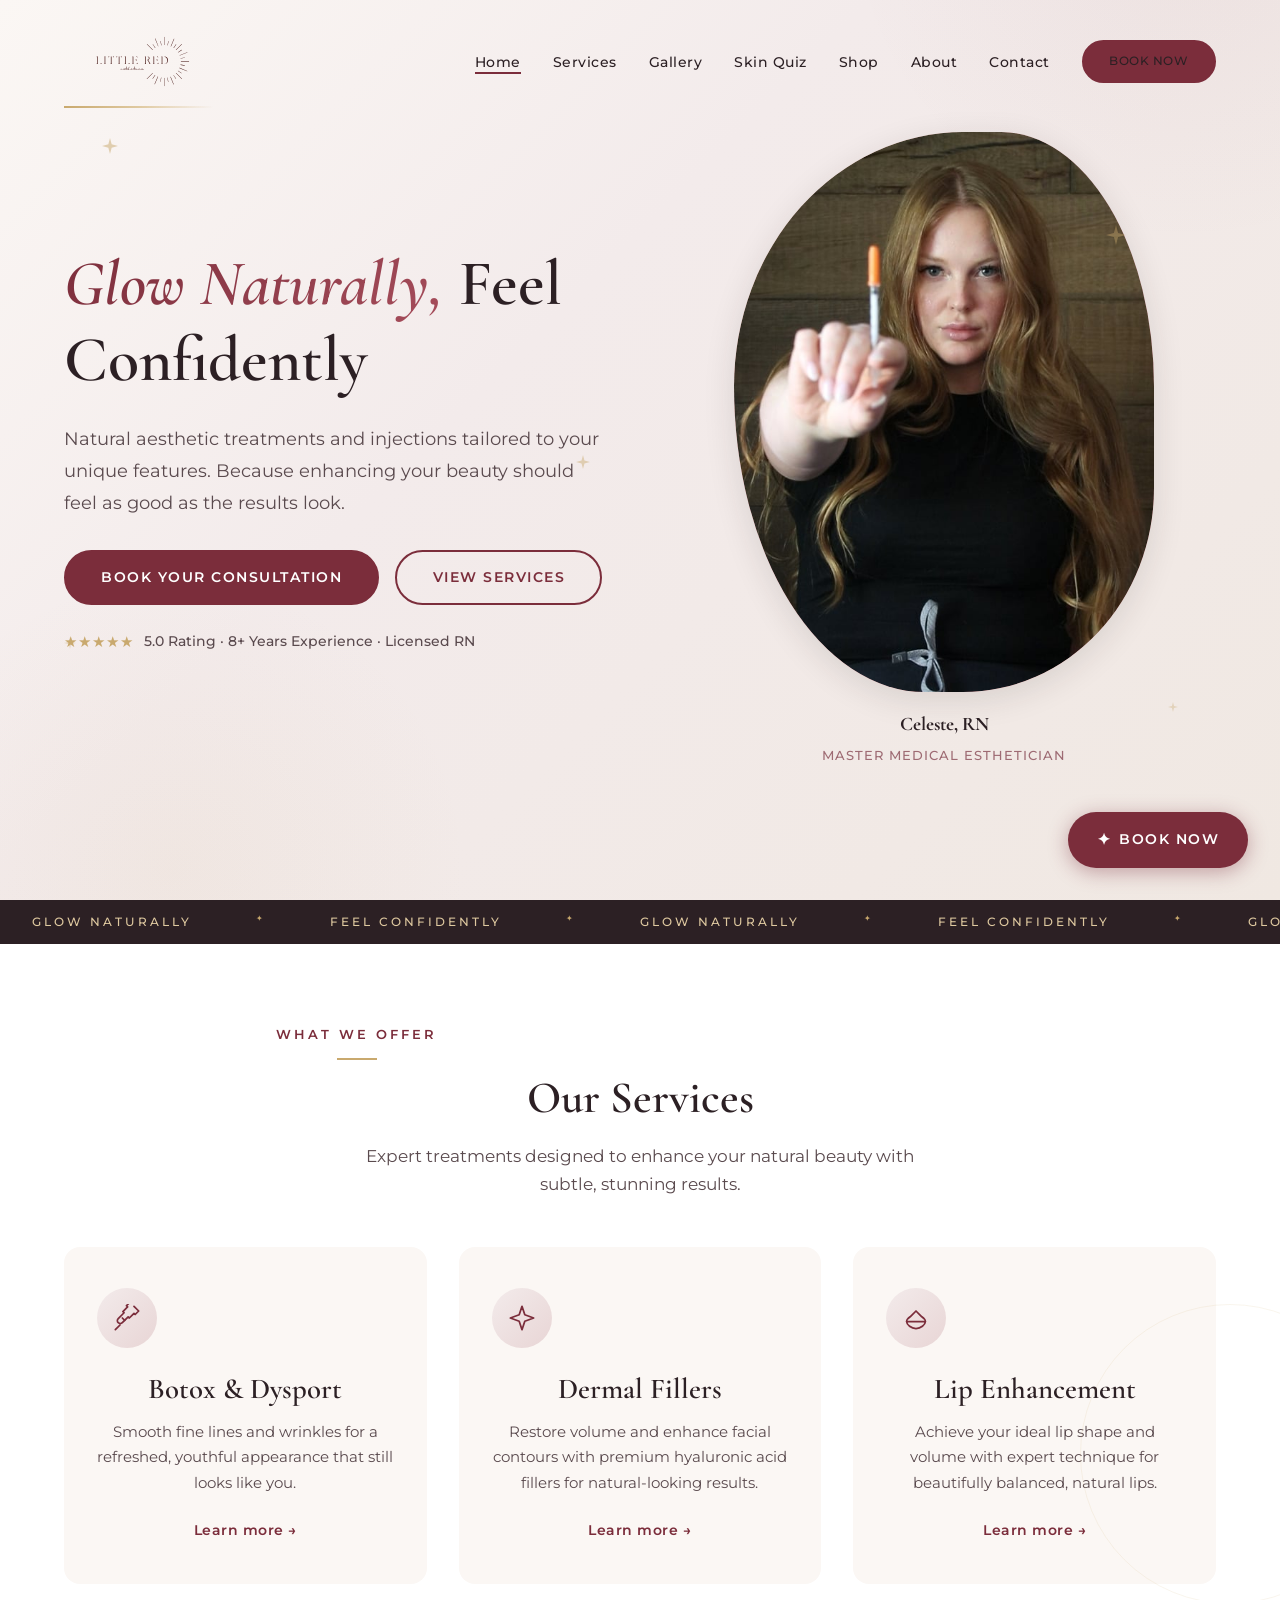
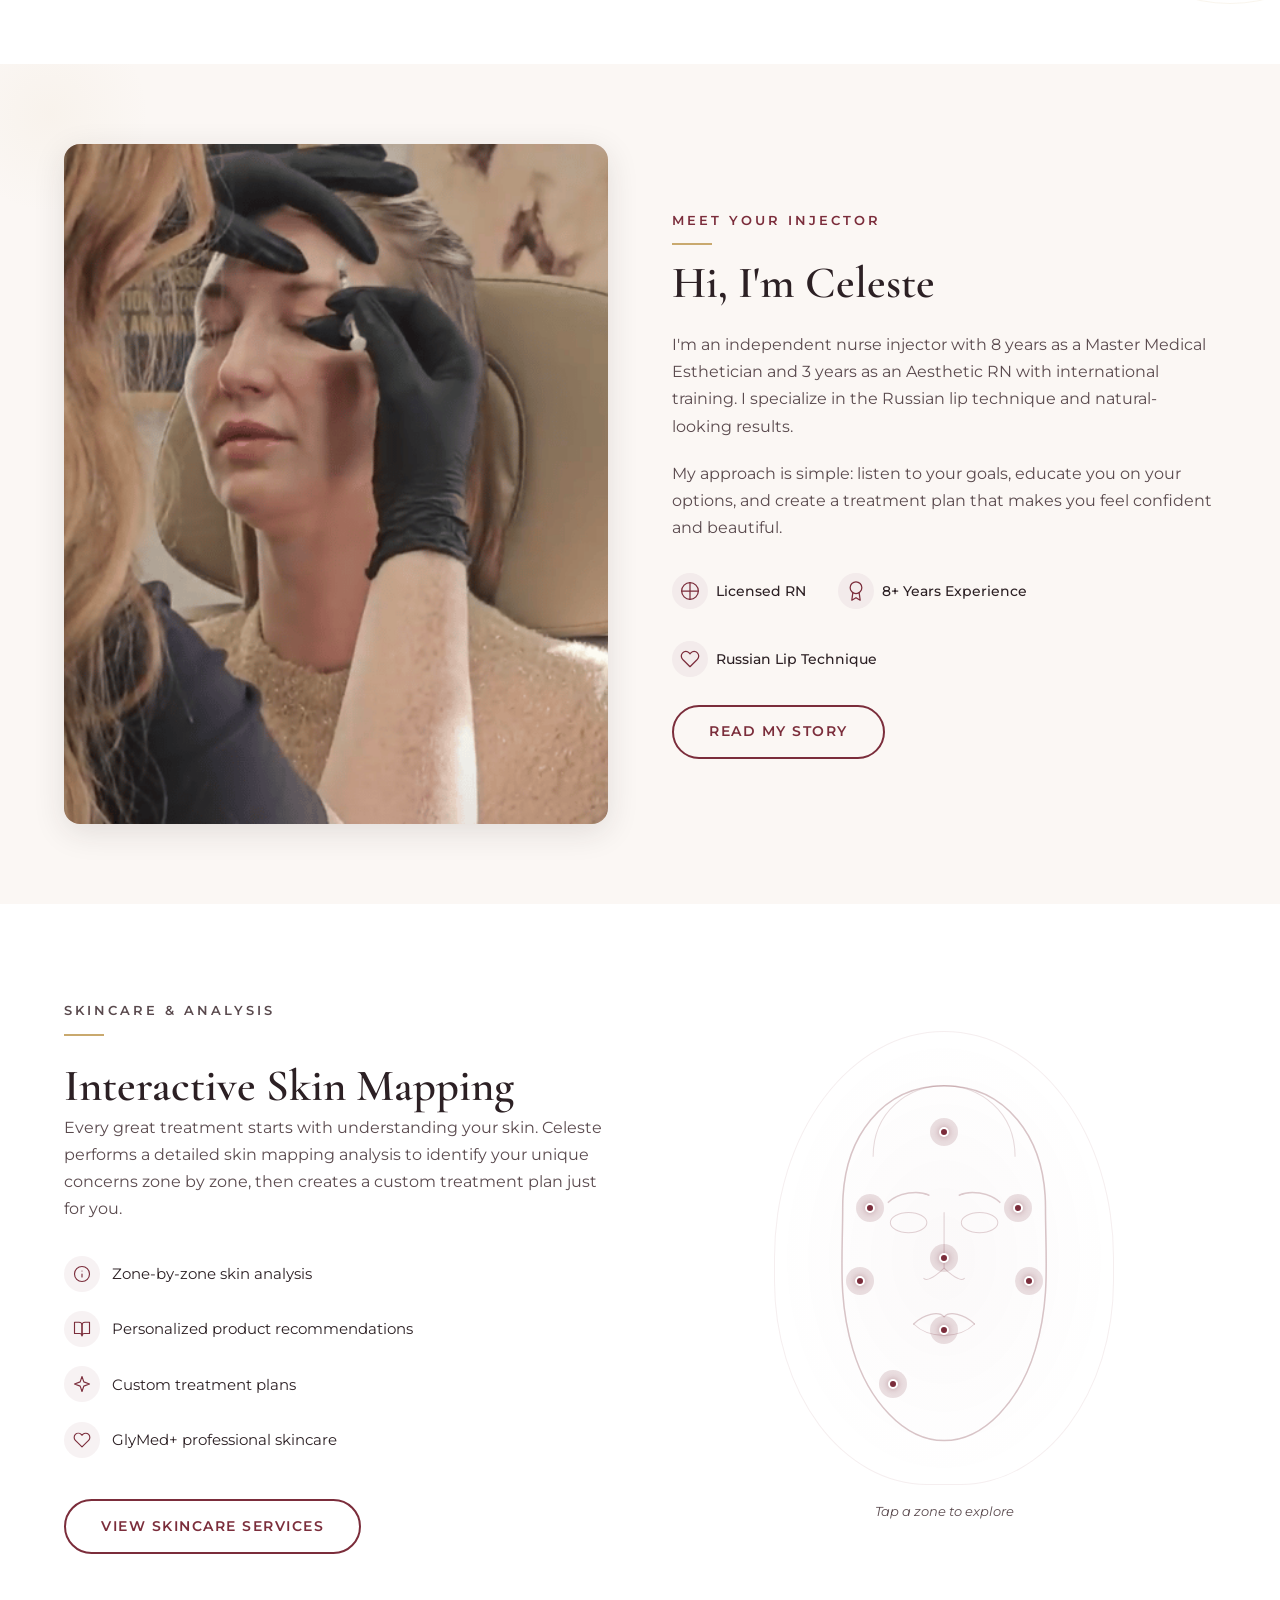
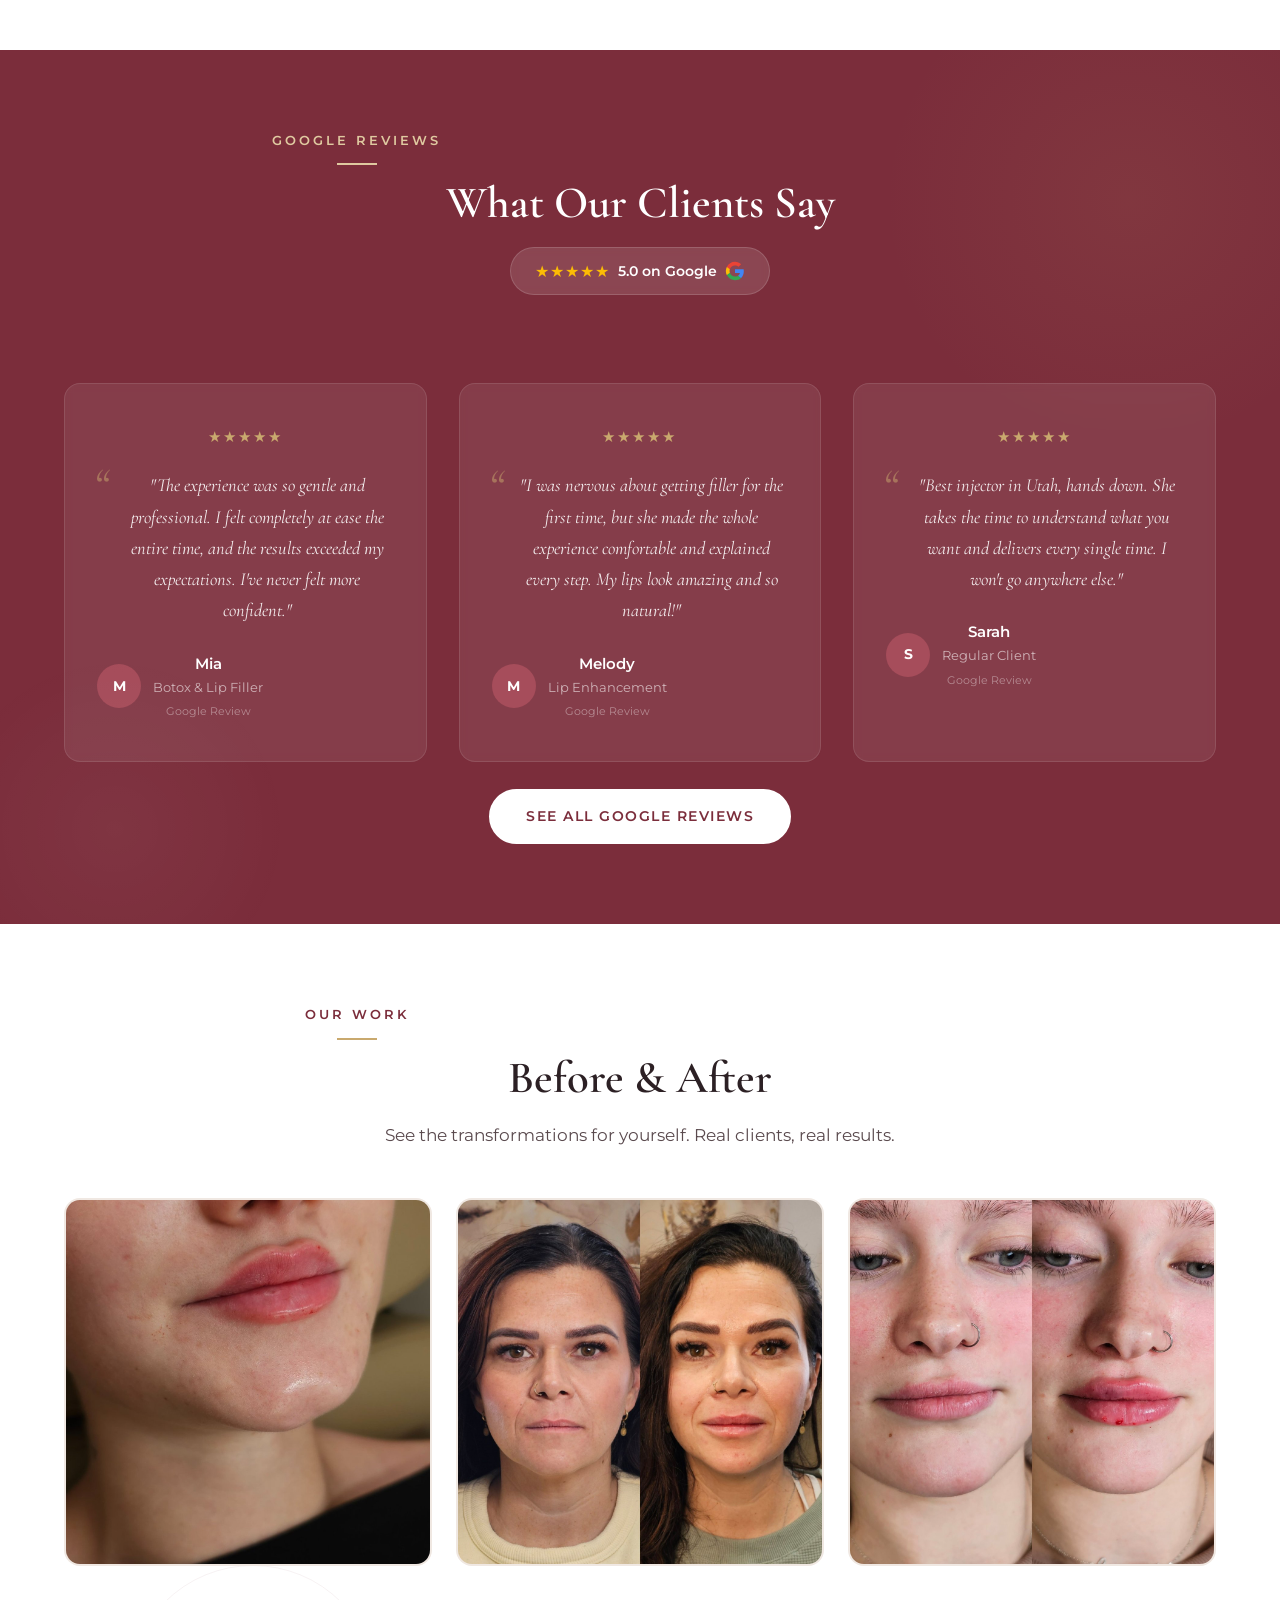
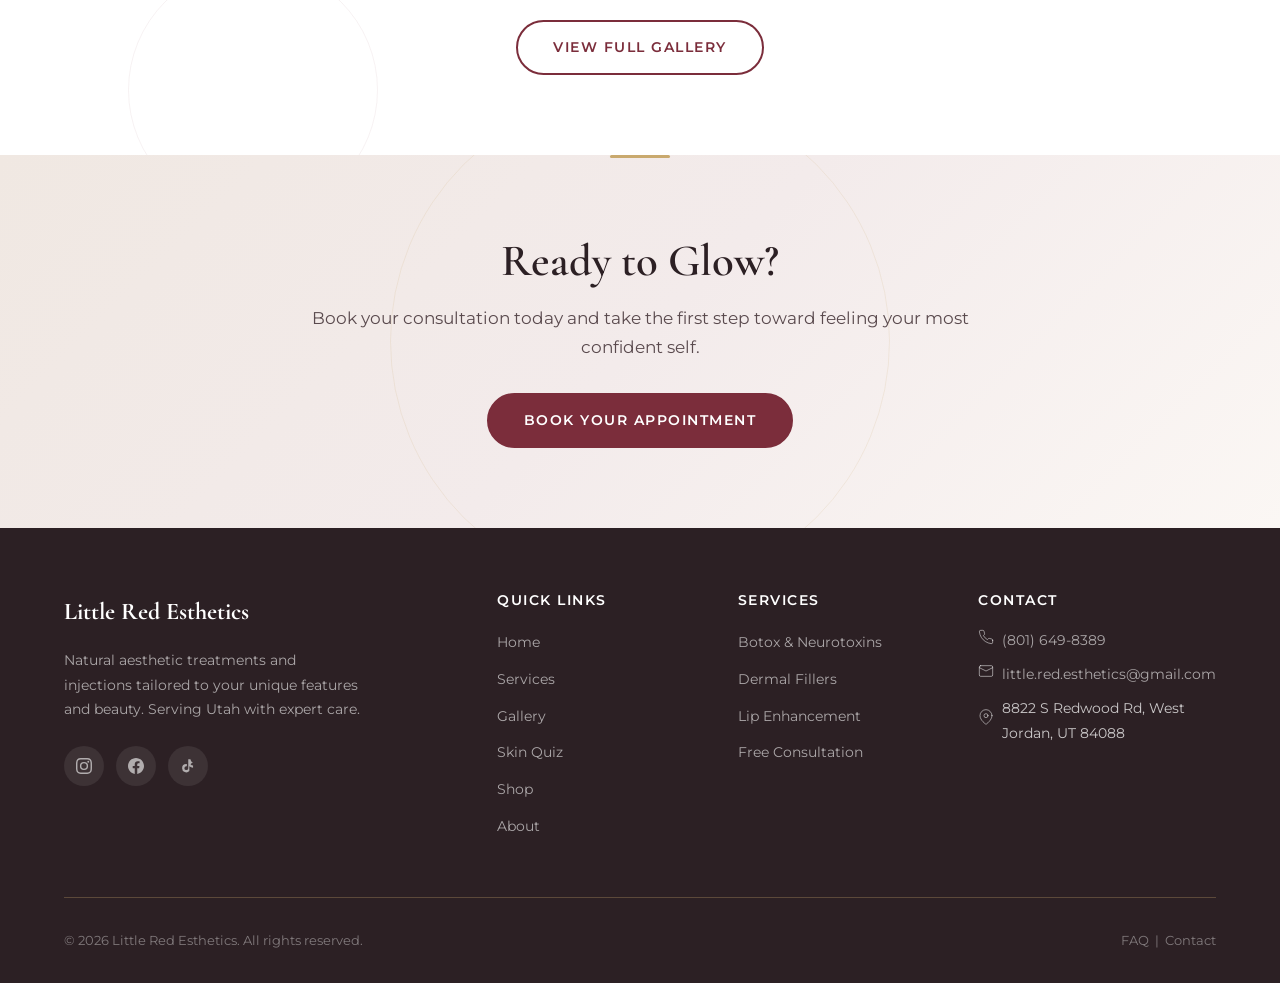
==== commit 95700878: "Remove hero booking badge, make nav logo bigger and darker Co-Authored-By: Claude Opus 4.6 <noreply@" ====
--- a/index.html
+++ b/index.html
@@ -111,10 +111,6 @@
 
     <div class="container">
       <div class="hero-content">
-        <div class="hero-badge">
-          <span class="badge-dot"></span>
-          Now Booking in West Jordan, Utah
-        </div>
         <h1><span class="gradient-text">Glow Naturally,</span> Feel Confidently</h1>
         <p>Natural aesthetic treatments and injections tailored to your unique features. Because enhancing your beauty should feel as good as the results look.</p>
         <div class="hero-buttons">
--- a/css/styles.css
+++ b/css/styles.css
@@ -2029,15 +2029,15 @@
 }
 
 .nav-brand img {
-  height: 60px;
+  height: 85px;
   width: auto;
   object-fit: contain;
   flex-shrink: 0;
-  filter: brightness(0.6) contrast(1.3);
+  filter: brightness(0.45) contrast(1.4);
 }
 
 .navbar.scrolled .nav-brand img {
-  height: 48px;
+  height: 60px;
 }
 
 .nav-brand .brand-text {
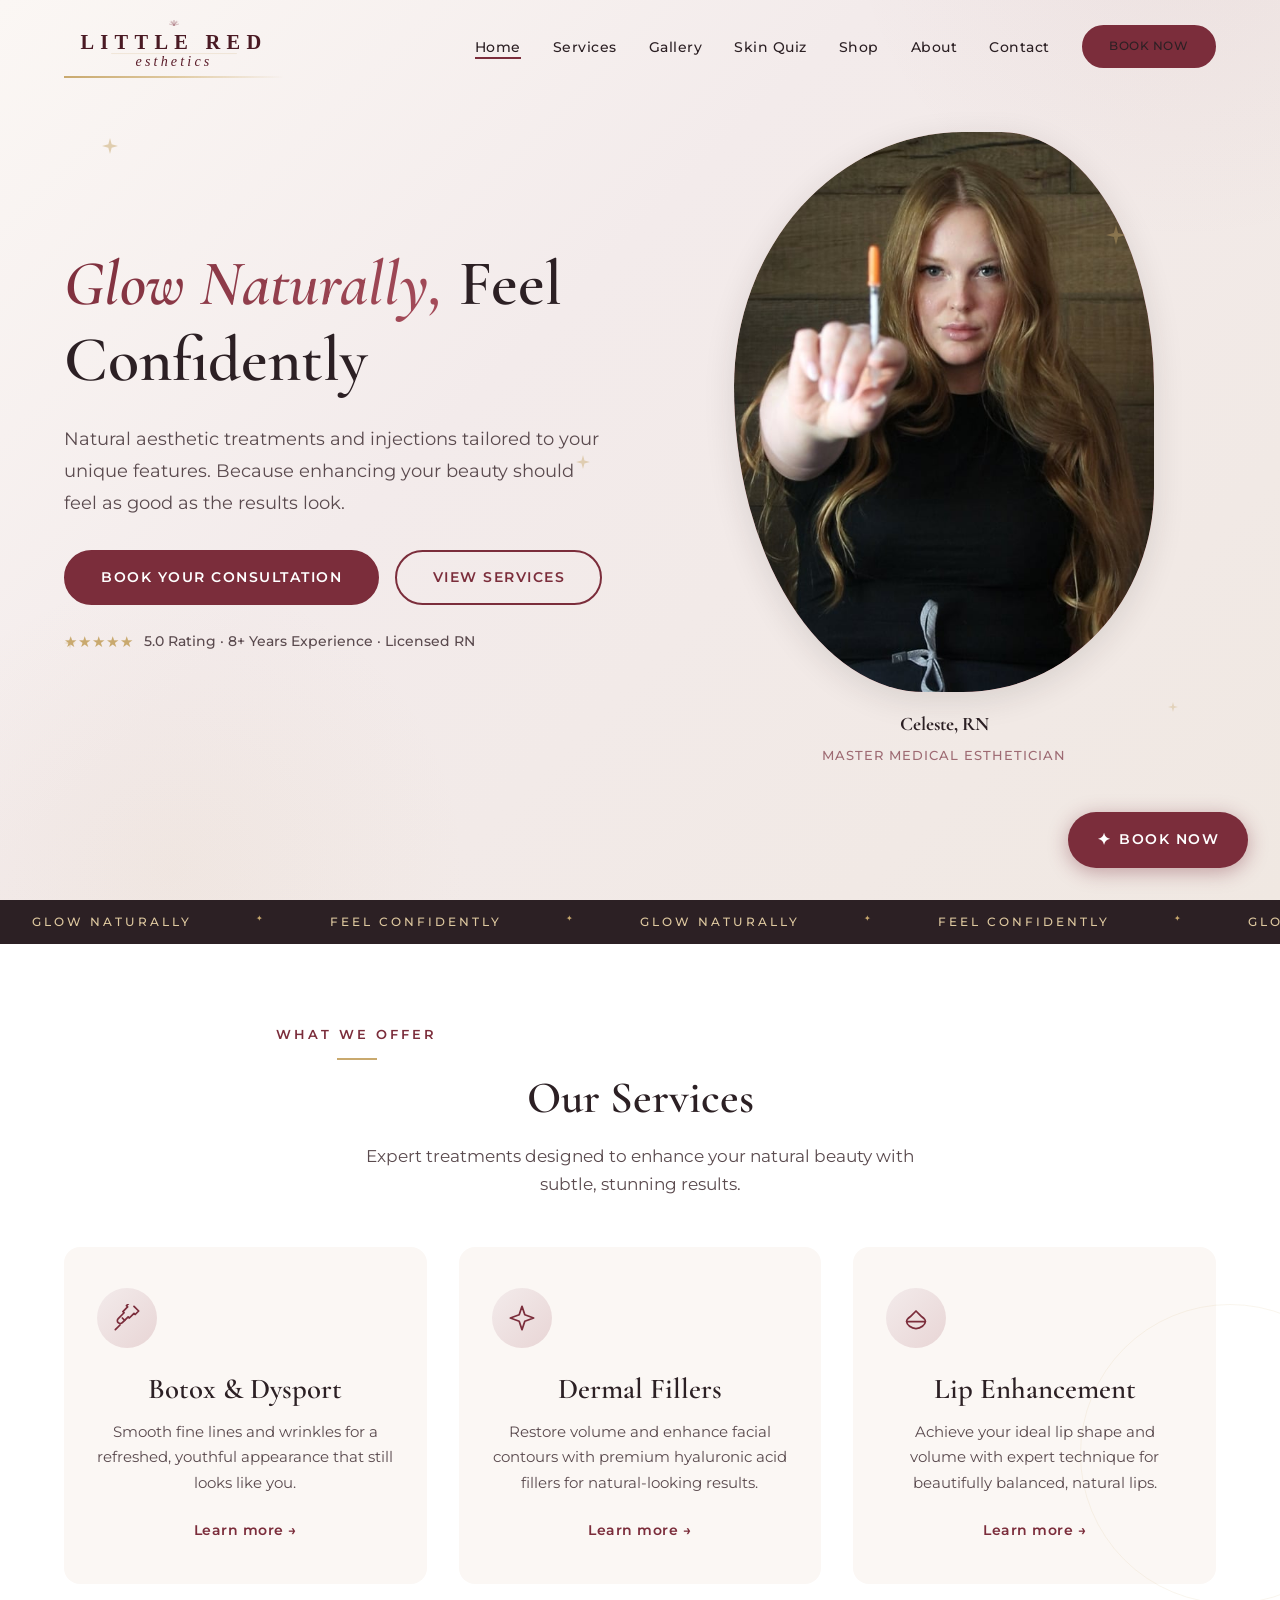
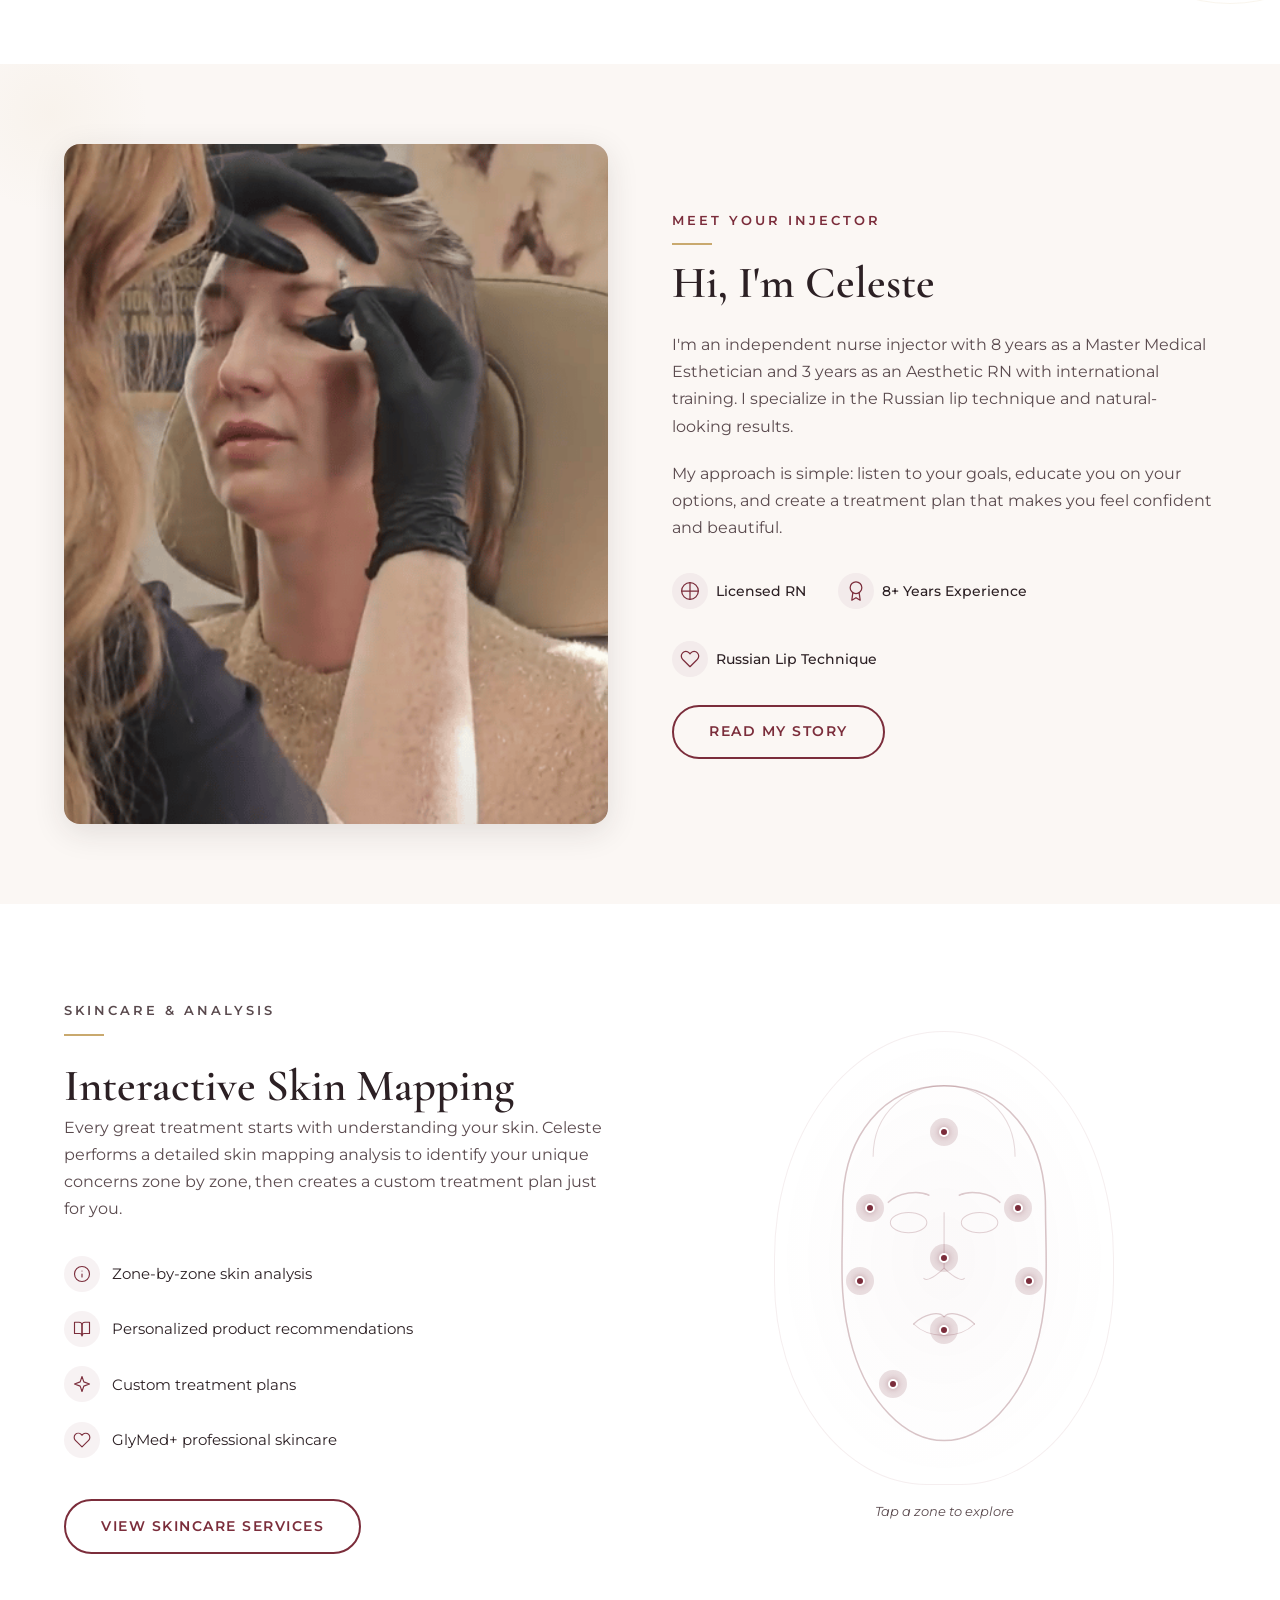
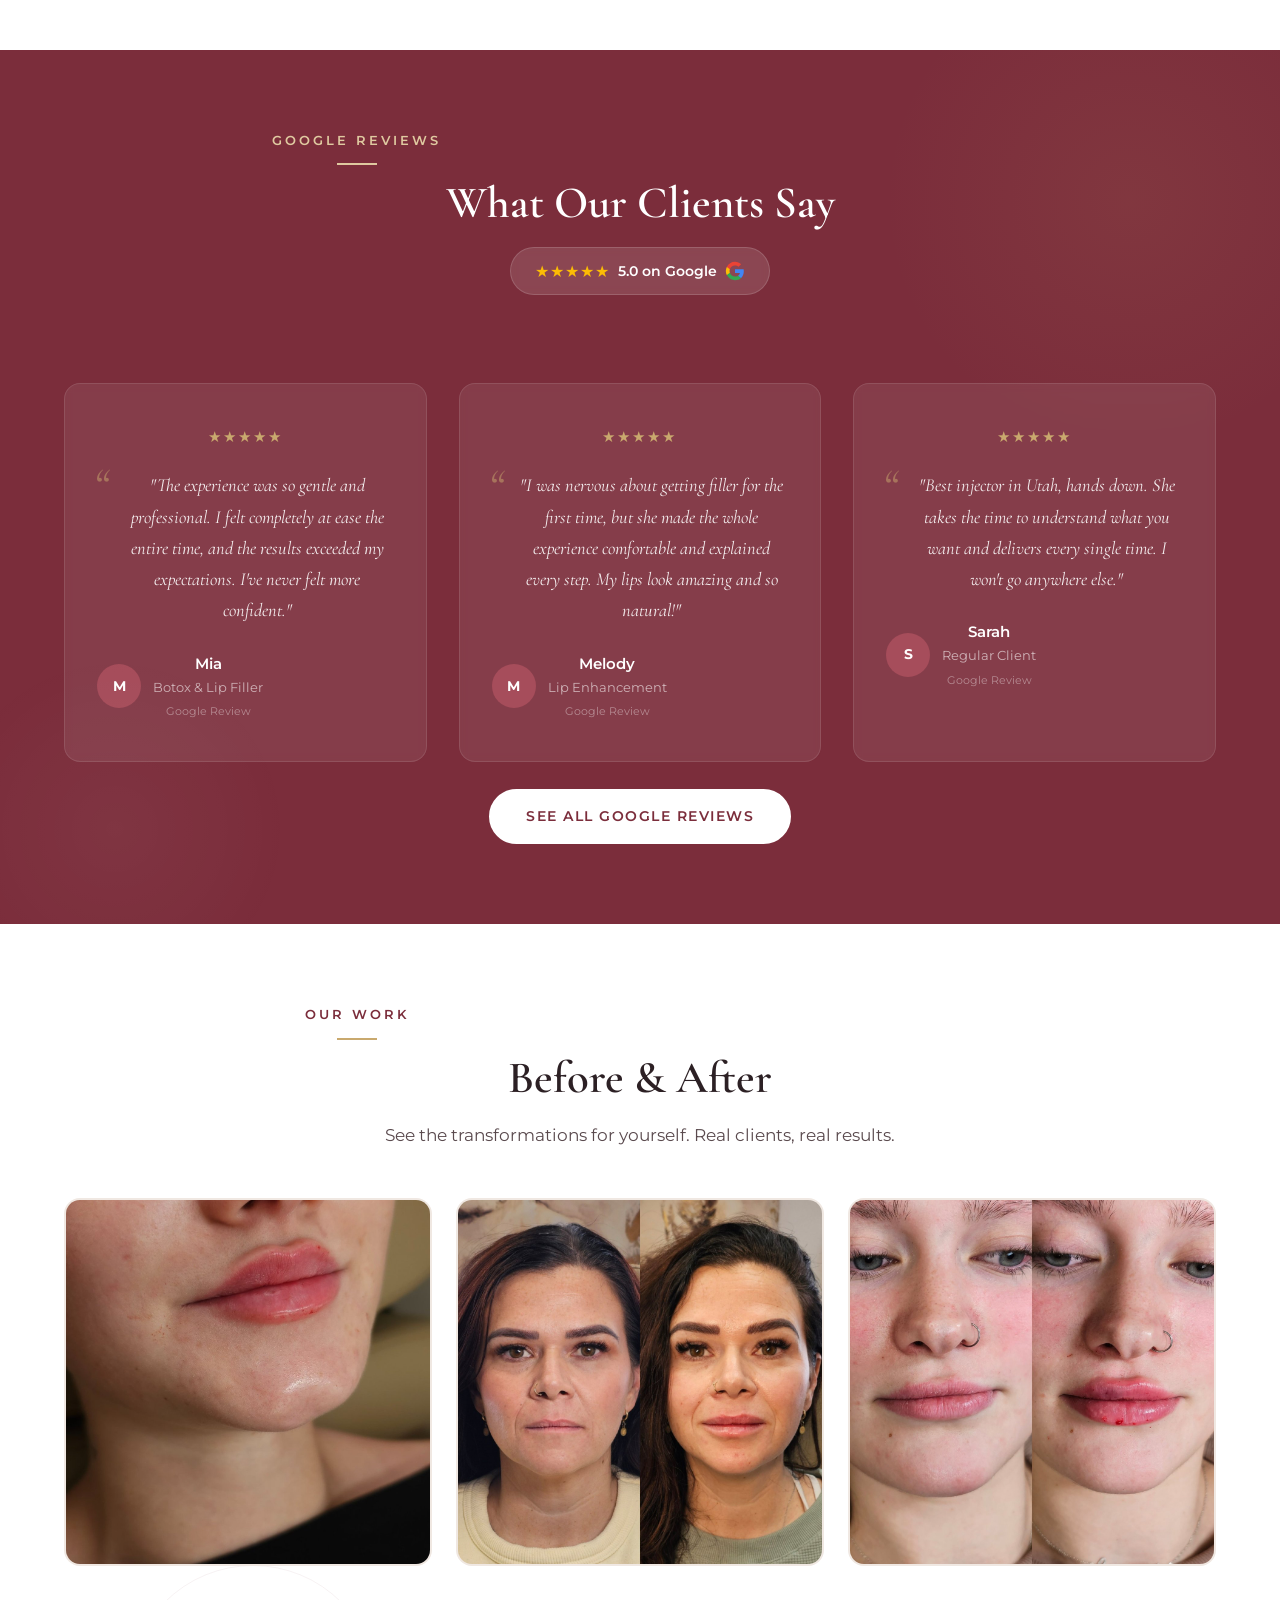
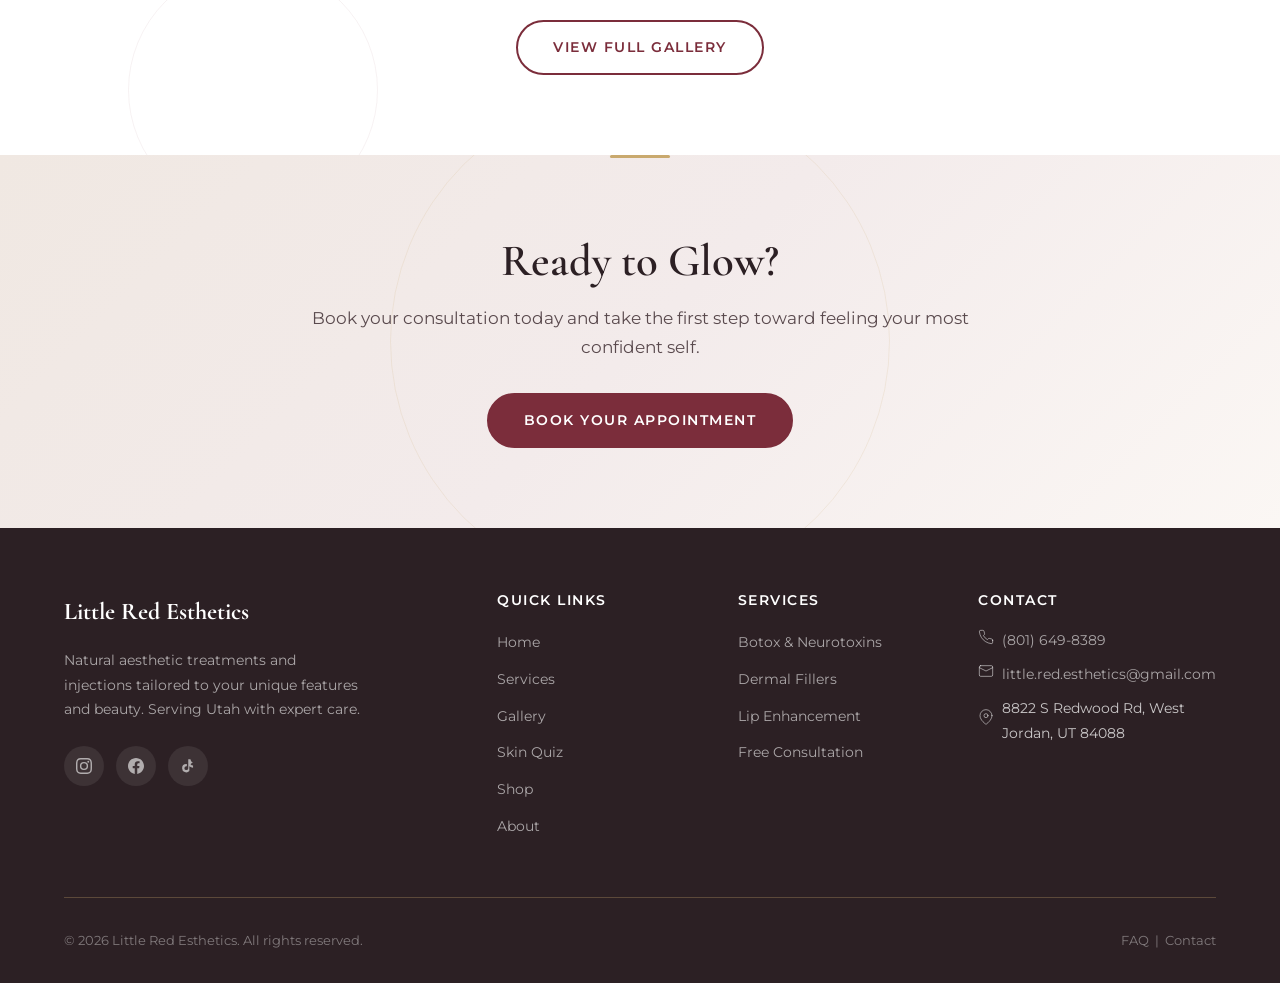
==== commit c2484a54: "Replace logo with clean text-based SVG for readable nav branding New nav-logo.svg uses actual text e" ====
--- a/index.html
+++ b/index.html
@@ -78,7 +78,7 @@
   <nav class="navbar">
     <div class="container">
       <a href="index.html" class="nav-brand">
-        <img src="images/logo-clean.svg" alt="Little Red Esthetics">
+        <img src="images/nav-logo.svg" alt="Little Red Esthetics">
         <span class="brand-text">Little Red Esthetics</span>
       </a>
       <div class="nav-overlay"></div>
--- a/css/styles.css
+++ b/css/styles.css
@@ -2029,15 +2029,14 @@
 }
 
 .nav-brand img {
-  height: 85px;
+  height: 55px;
   width: auto;
   object-fit: contain;
   flex-shrink: 0;
-  filter: brightness(0.45) contrast(1.4);
 }
 
 .navbar.scrolled .nav-brand img {
-  height: 60px;
+  height: 44px;
 }
 
 .nav-brand .brand-text {
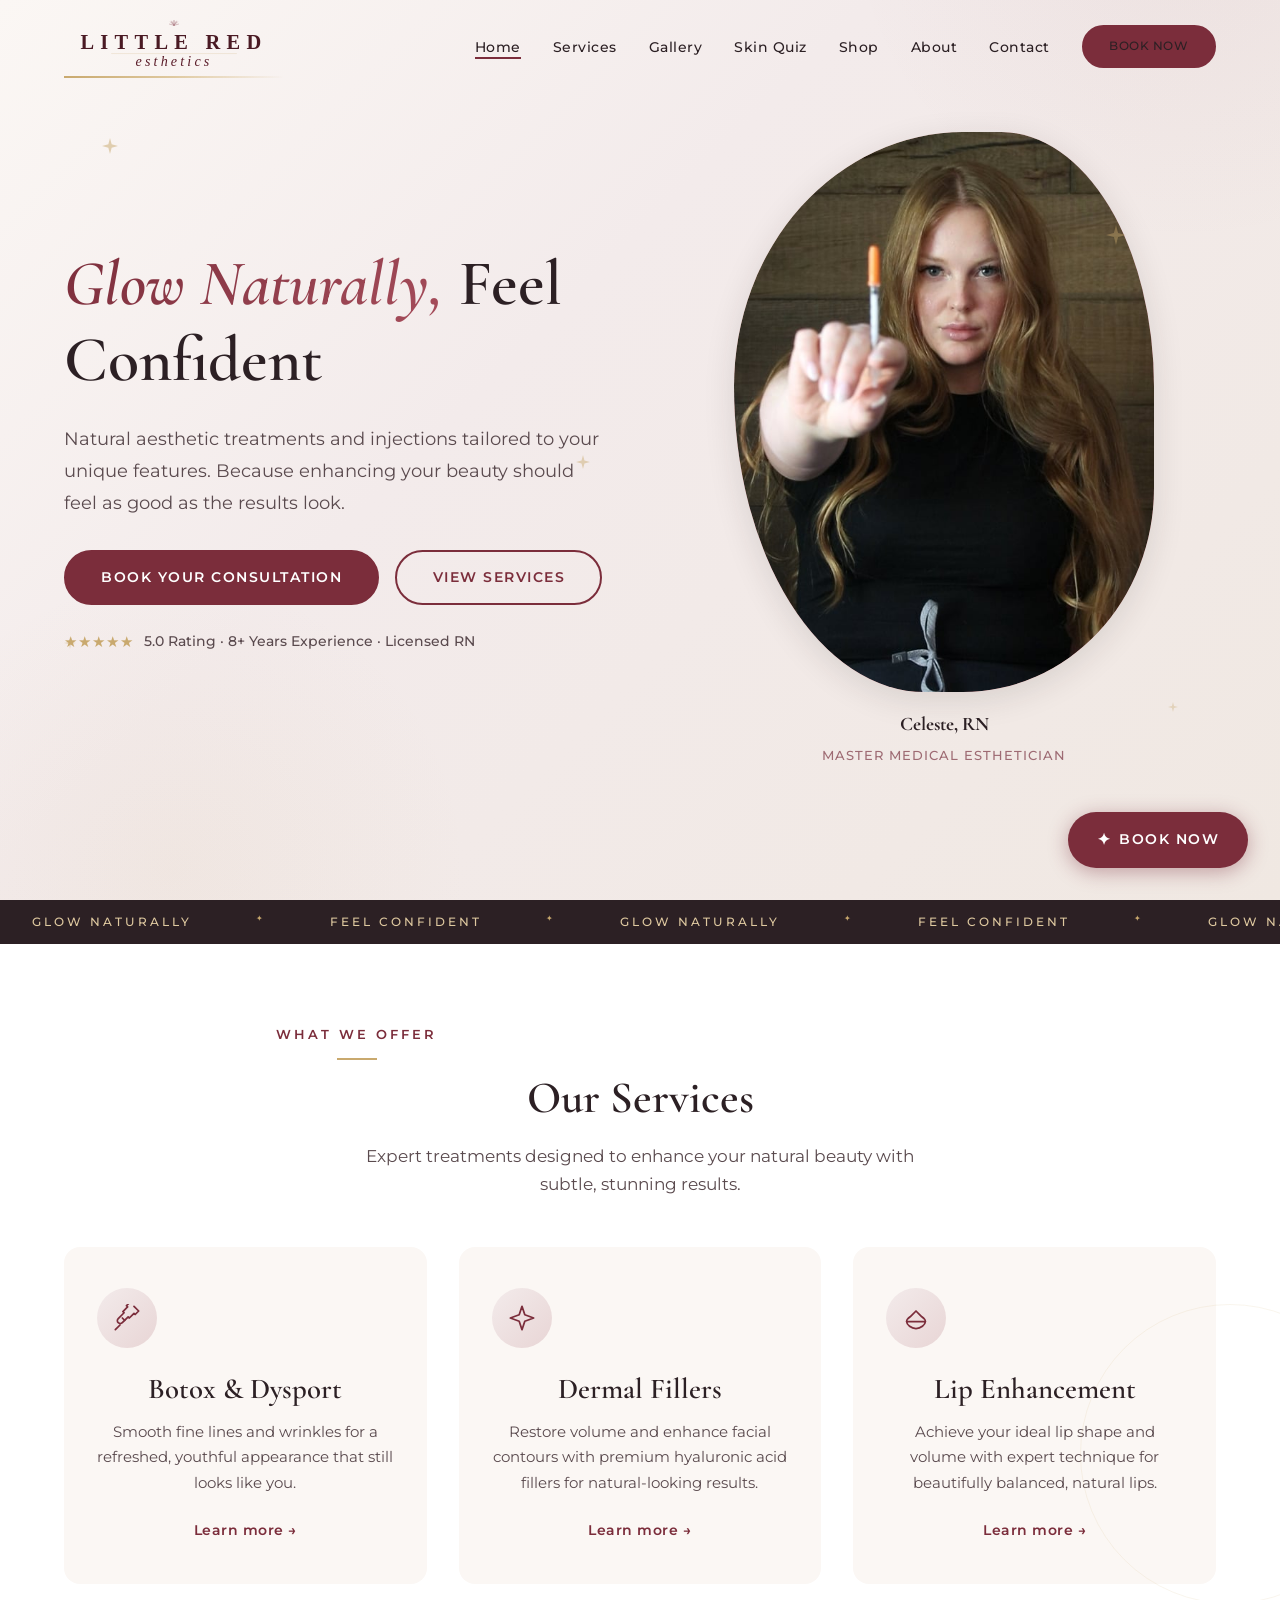
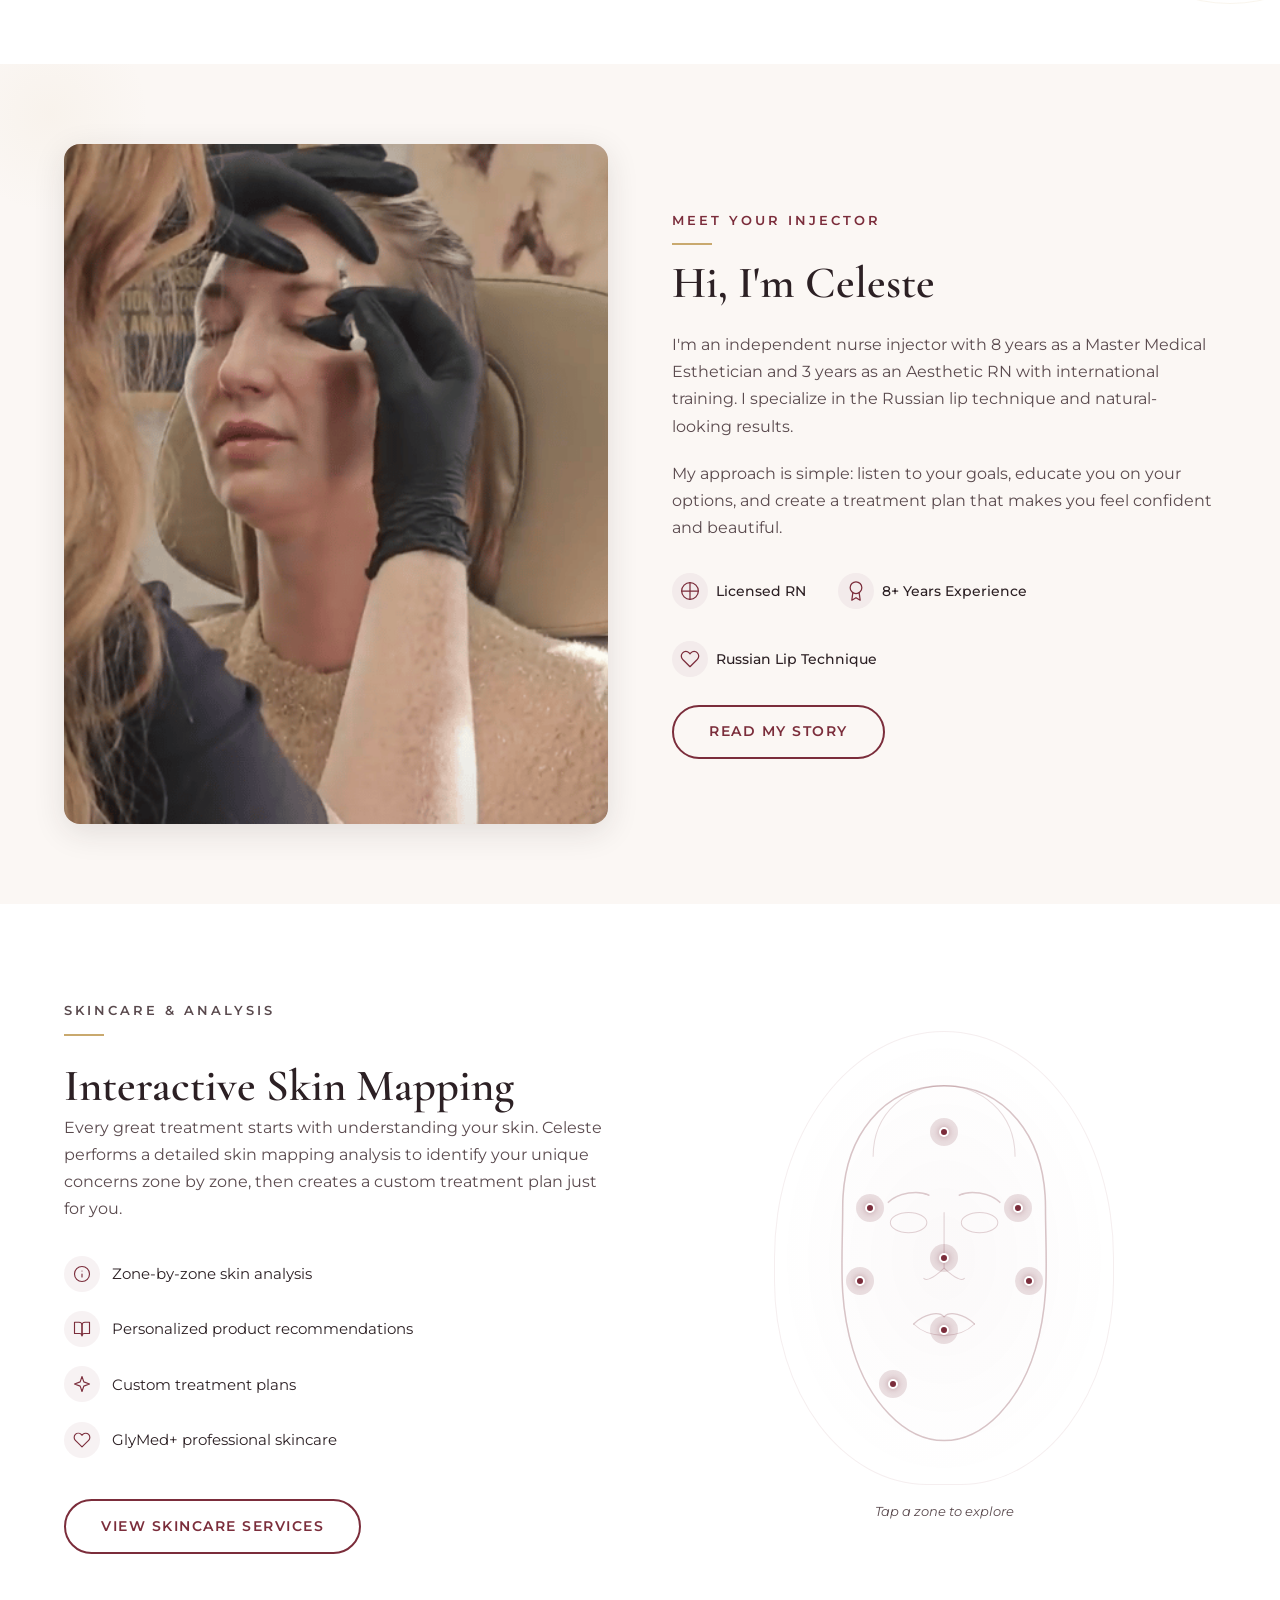
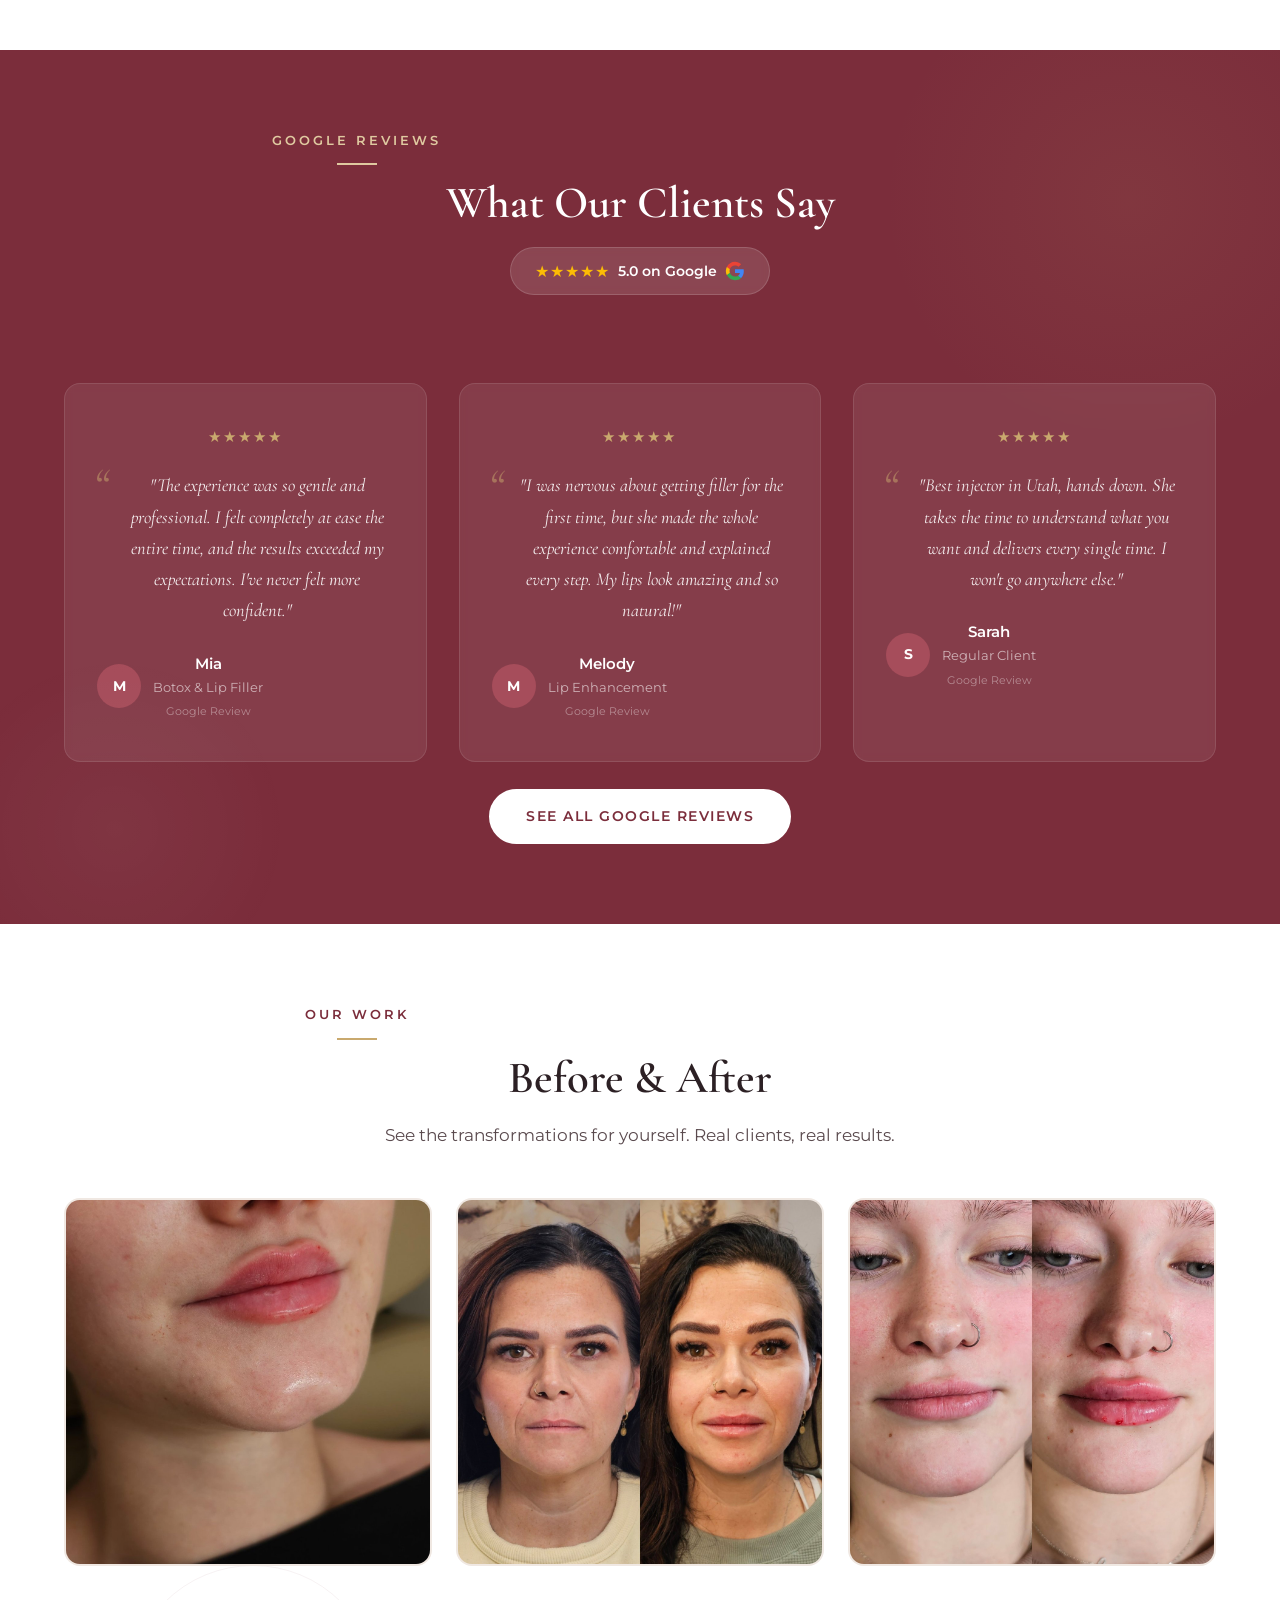
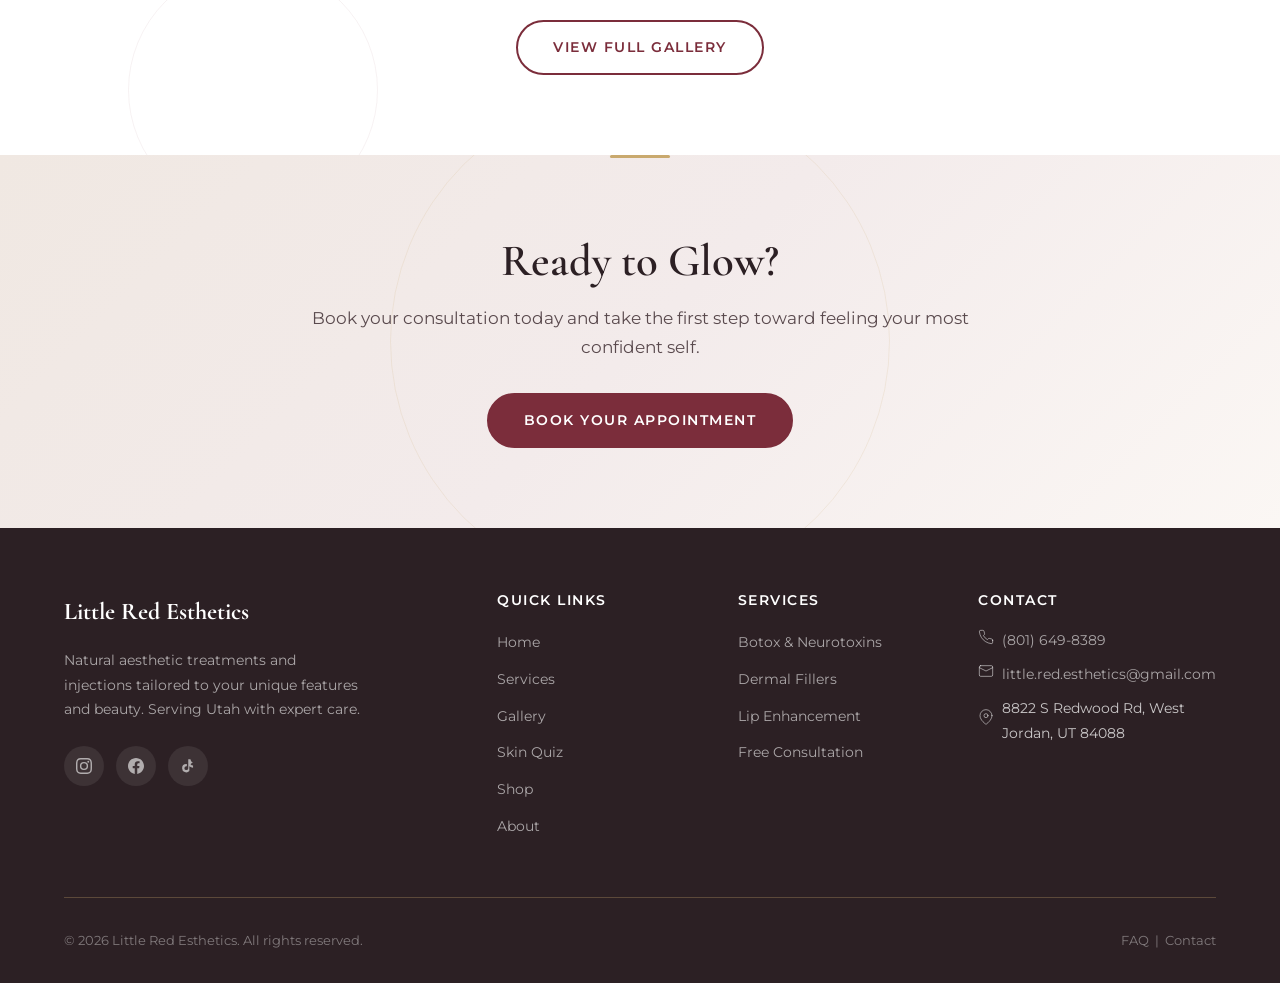
==== commit 489a36c1: "Fix tagline: Feel Confident (not Confidently) Co-Authored-By: Claude Opus 4.6 <noreply@anthropic.com" ====
--- a/index.html
+++ b/index.html
@@ -111,7 +111,7 @@
 
     <div class="container">
       <div class="hero-content">
-        <h1><span class="gradient-text">Glow Naturally,</span> Feel Confidently</h1>
+        <h1><span class="gradient-text">Glow Naturally,</span> Feel Confident</h1>
         <p>Natural aesthetic treatments and injections tailored to your unique features. Because enhancing your beauty should feel as good as the results look.</p>
         <div class="hero-buttons">
           <a href="https://mysite.vagaro.com/littleredesthetics/services" target="_blank" rel="noopener" class="btn btn-primary">Book Your Consultation</a>
@@ -138,17 +138,17 @@
   <div class="marquee-strip">
     <div class="marquee-track">
       <span>Glow Naturally</span><span class="marquee-dot">&#10022;</span>
-      <span>Feel Confidently</span><span class="marquee-dot">&#10022;</span>
-      <span>Glow Naturally</span><span class="marquee-dot">&#10022;</span>
-      <span>Feel Confidently</span><span class="marquee-dot">&#10022;</span>
-      <span>Glow Naturally</span><span class="marquee-dot">&#10022;</span>
-      <span>Feel Confidently</span><span class="marquee-dot">&#10022;</span>
-      <span>Glow Naturally</span><span class="marquee-dot">&#10022;</span>
-      <span>Feel Confidently</span><span class="marquee-dot">&#10022;</span>
-      <span>Glow Naturally</span><span class="marquee-dot">&#10022;</span>
-      <span>Feel Confidently</span><span class="marquee-dot">&#10022;</span>
-      <span>Glow Naturally</span><span class="marquee-dot">&#10022;</span>
-      <span>Feel Confidently</span><span class="marquee-dot">&#10022;</span>
+      <span>Feel Confident</span><span class="marquee-dot">&#10022;</span>
+      <span>Glow Naturally</span><span class="marquee-dot">&#10022;</span>
+      <span>Feel Confident</span><span class="marquee-dot">&#10022;</span>
+      <span>Glow Naturally</span><span class="marquee-dot">&#10022;</span>
+      <span>Feel Confident</span><span class="marquee-dot">&#10022;</span>
+      <span>Glow Naturally</span><span class="marquee-dot">&#10022;</span>
+      <span>Feel Confident</span><span class="marquee-dot">&#10022;</span>
+      <span>Glow Naturally</span><span class="marquee-dot">&#10022;</span>
+      <span>Feel Confident</span><span class="marquee-dot">&#10022;</span>
+      <span>Glow Naturally</span><span class="marquee-dot">&#10022;</span>
+      <span>Feel Confident</span><span class="marquee-dot">&#10022;</span>
     </div>
   </div>
 
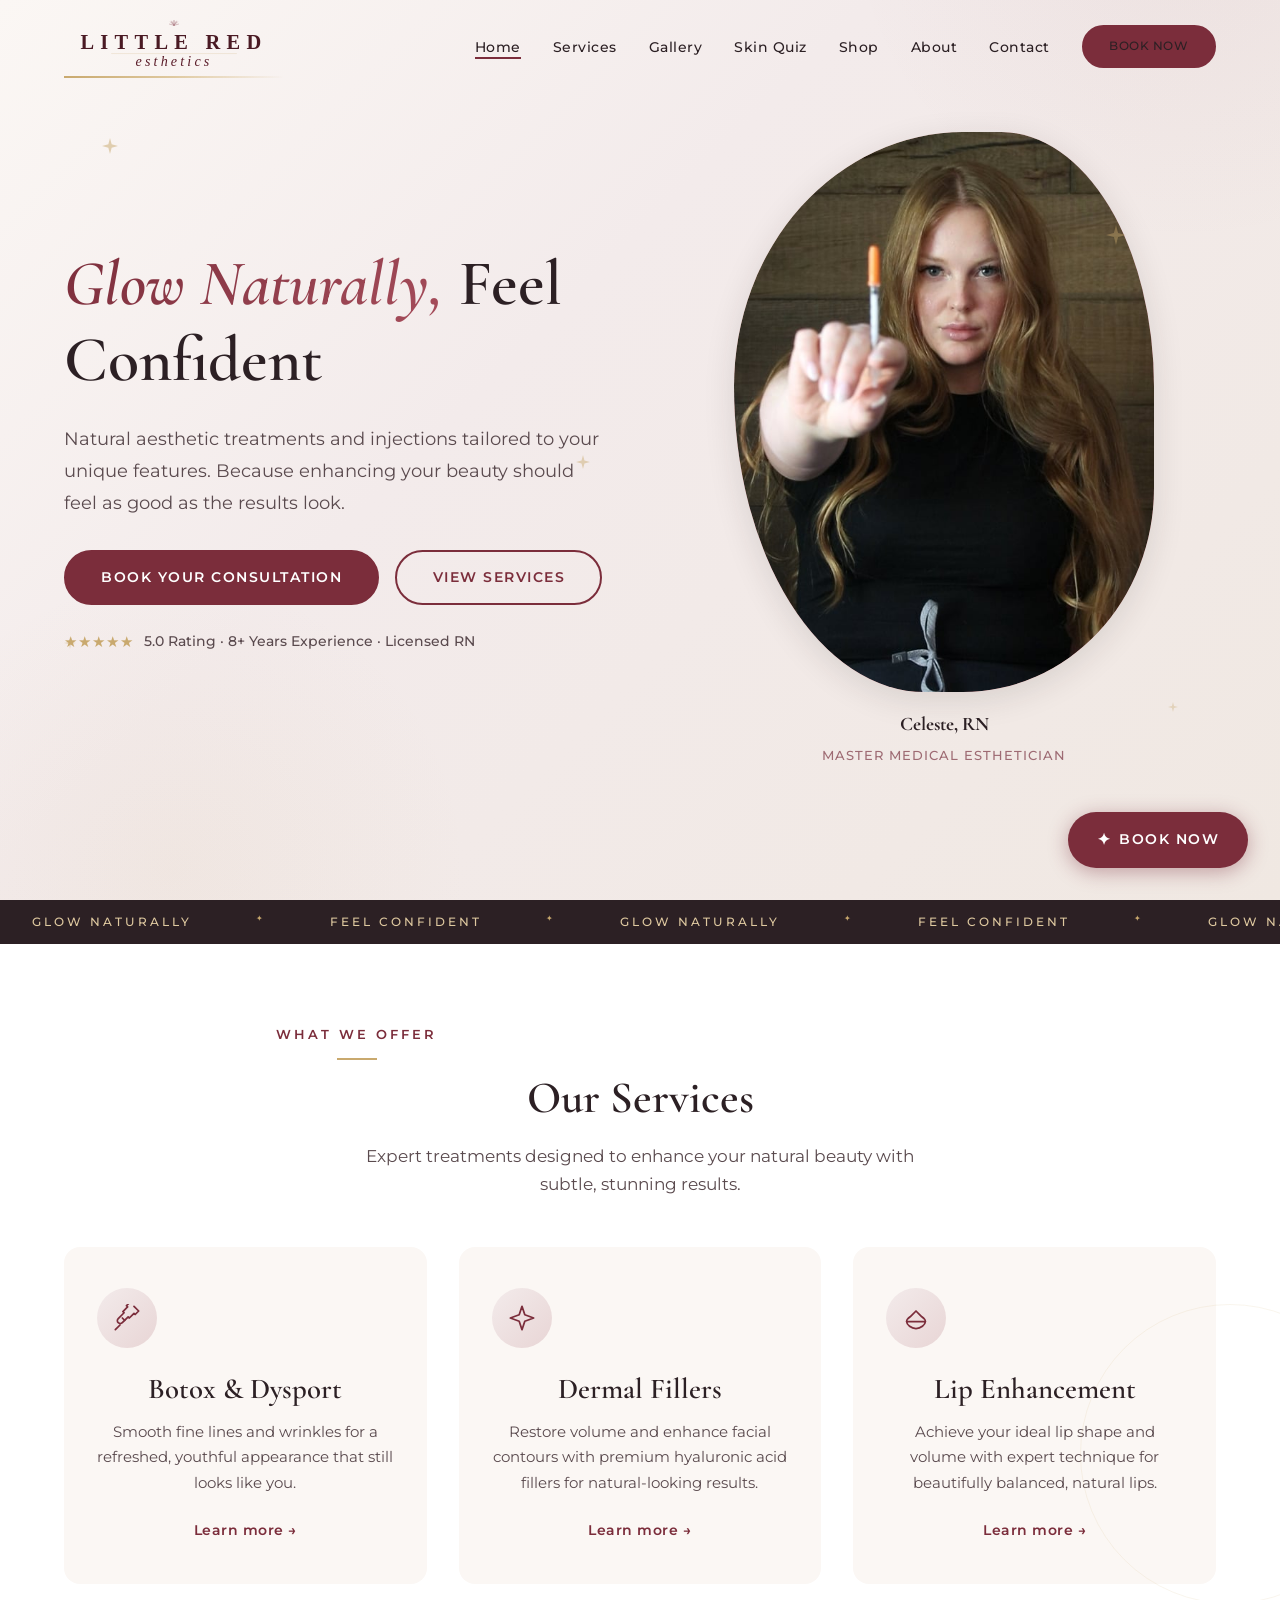
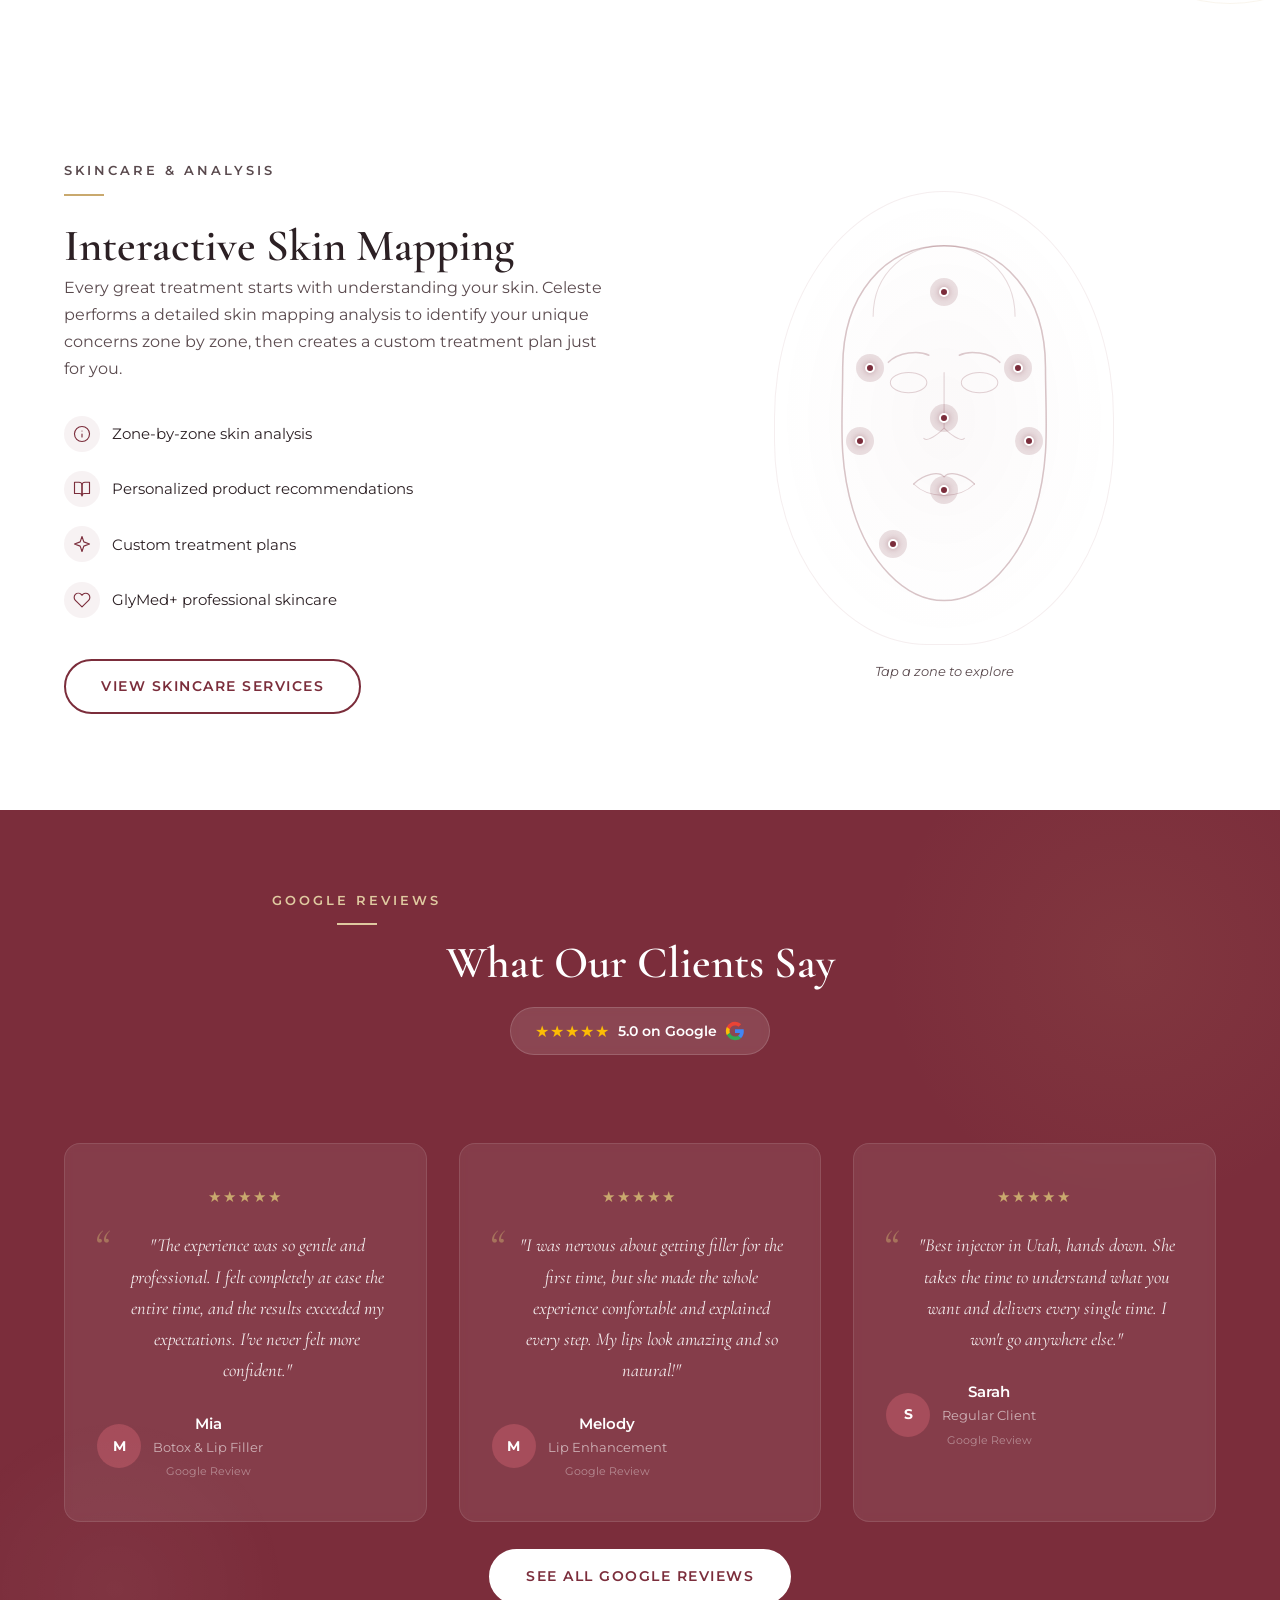
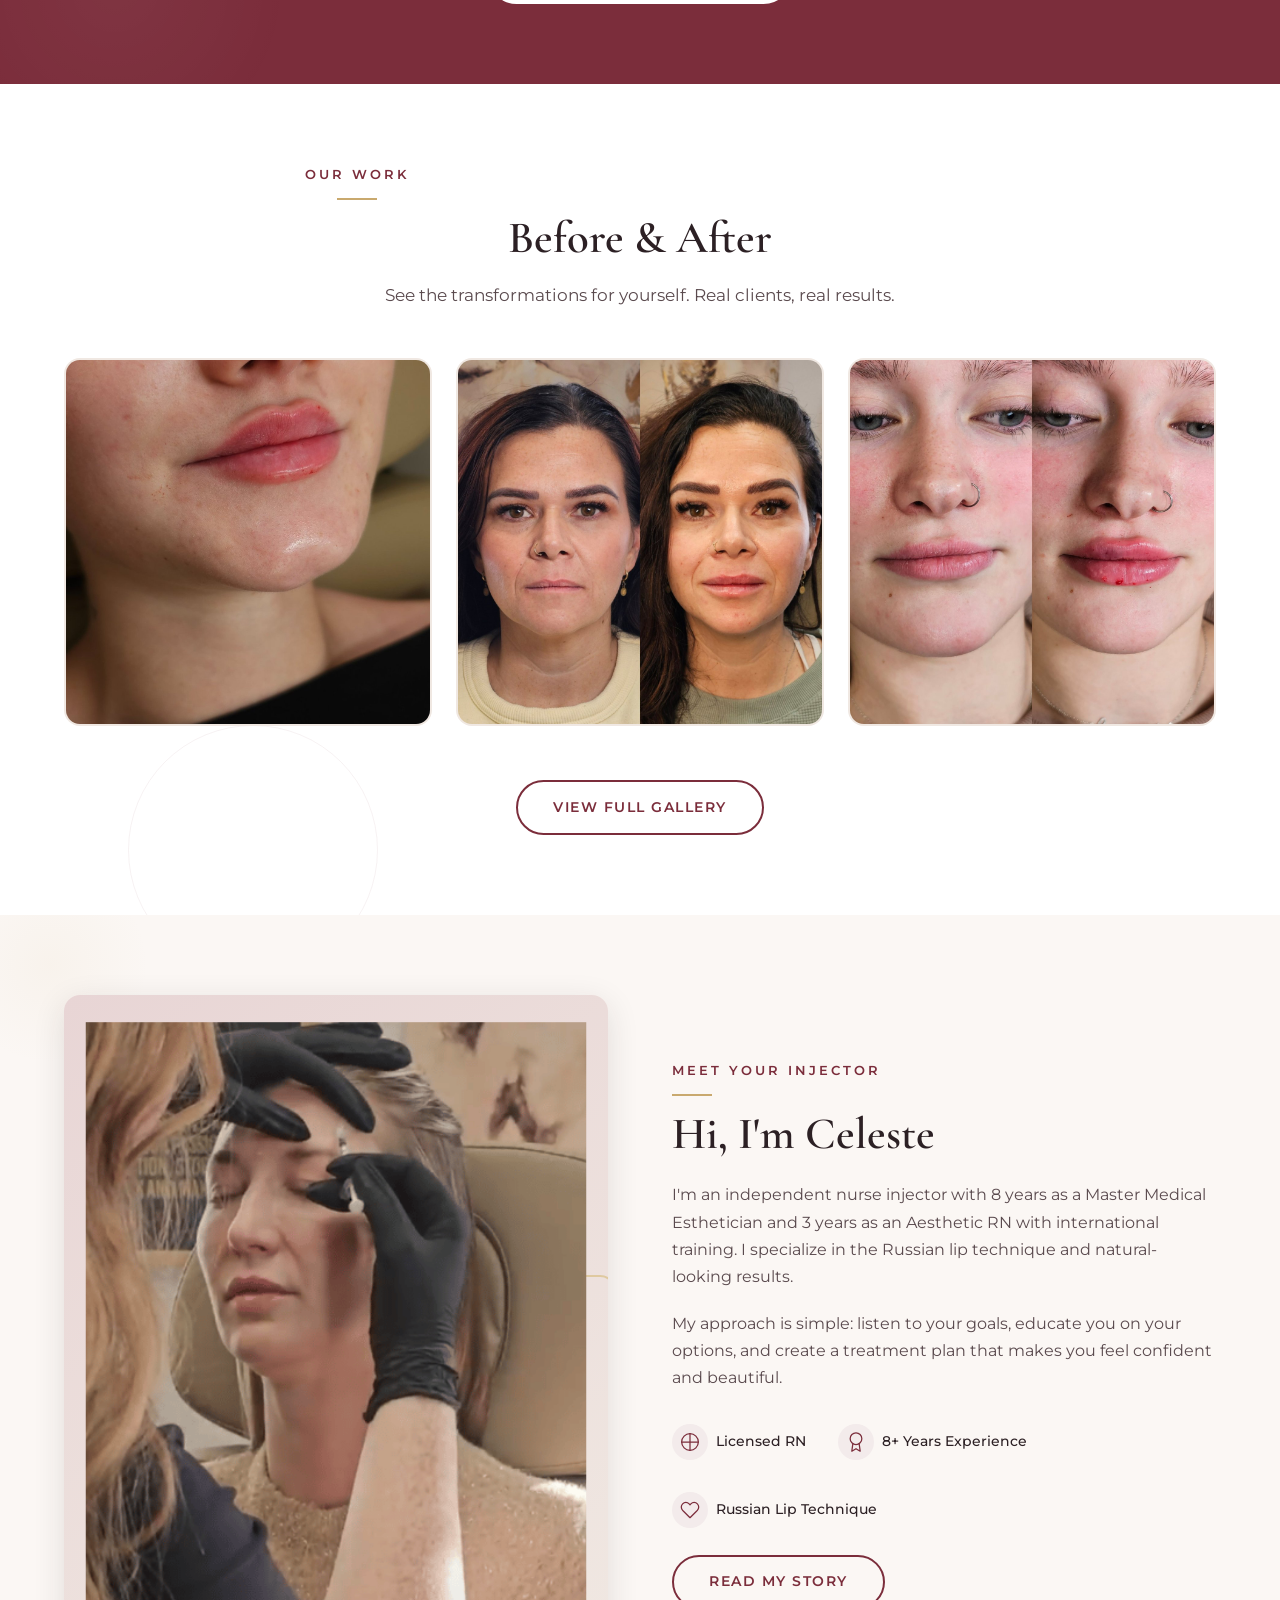
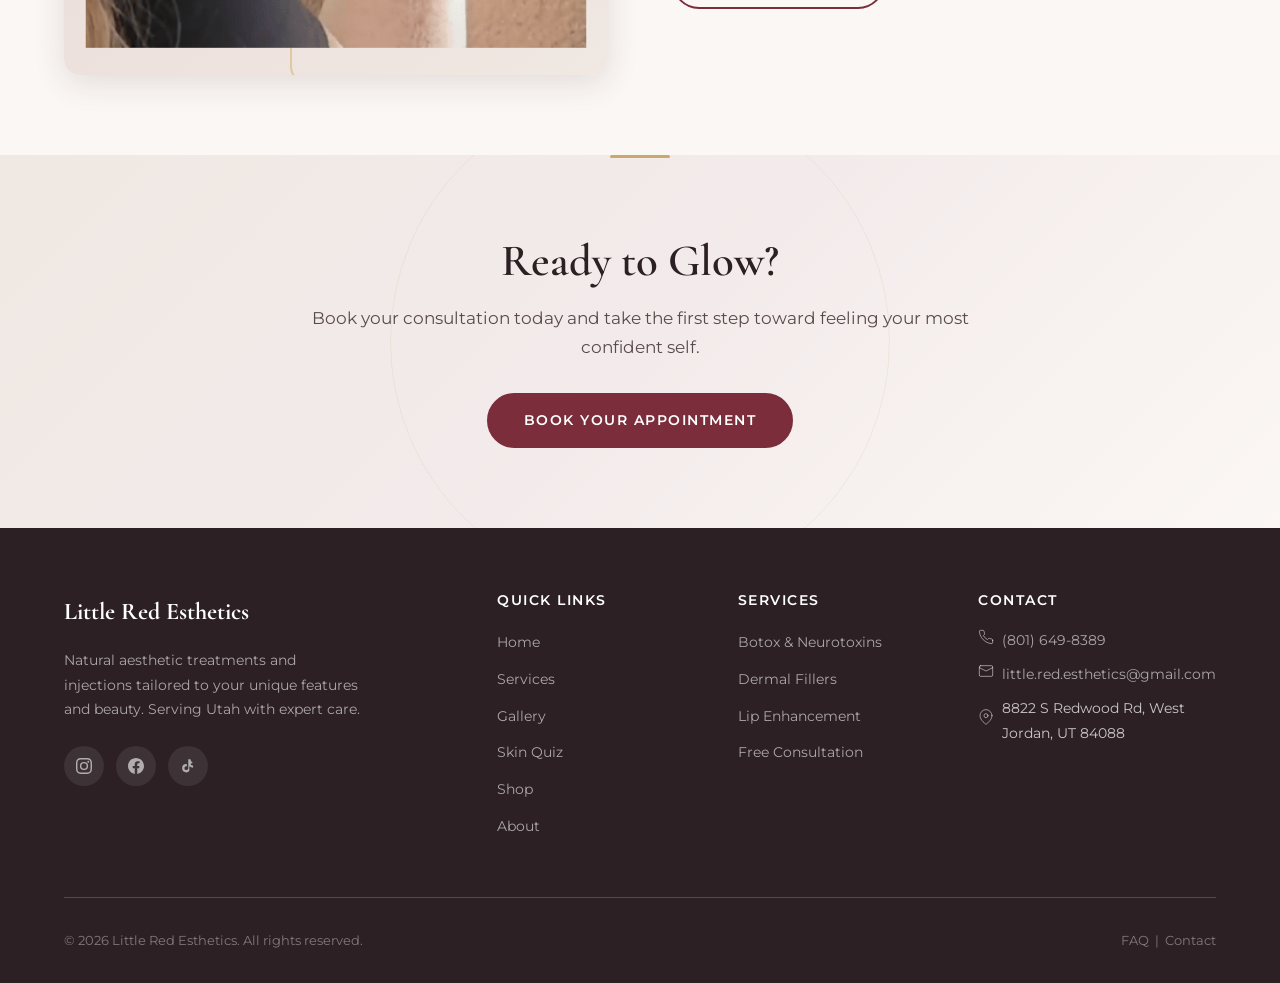
==== commit df8711dd: "Reorder homepage: Services, Skin Mapping, Reviews, Gallery, then Meet Your Injector Co-Authored-By: " ====
--- a/index.html
+++ b/index.html
@@ -184,37 +184,6 @@
     </div>
   </section>
 
-  <!-- About Preview -->
-  <section class="about-preview">
-    <div class="container">
-      <div class="about-image fade-in">
-        <img src="images/celeste-working.png" alt="Celeste at work, Little Red Esthetics">
-      </div>
-      <div class="about-content">
-        <p class="section-label fade-in">Meet Your Injector</p>
-        <h2 class="fade-in">Hi, I'm Celeste</h2>
-        <p class="fade-in">I'm an independent nurse injector with 8 years as a Master Medical Esthetician and 3 years as an Aesthetic RN with international training. I specialize in the Russian lip technique and natural-looking results.</p>
-        <p class="fade-in">My approach is simple: listen to your goals, educate you on your options, and create a treatment plan that makes you feel confident and beautiful.</p>
-        <div class="about-credentials fade-in">
-          <div class="credential">
-            <div class="credential-icon"><svg class="icon-svg" viewBox="0 0 24 24"><path d="M12 2v20M2 12h20"/><circle cx="12" cy="12" r="10"/></svg></div>
-            <span>Licensed RN</span>
-          </div>
-          <div class="credential">
-            <div class="credential-icon"><svg class="icon-svg" viewBox="0 0 24 24"><circle cx="12" cy="8" r="7"/><path d="M8.21 13.89L7 23l5-3 5 3-1.21-9.12"/></svg></div>
-            <span>8+ Years Experience</span>
-          </div>
-          <div class="credential">
-            <div class="credential-icon"><svg class="icon-svg" viewBox="0 0 24 24"><path d="M20.84 4.61a5.5 5.5 0 0 0-7.78 0L12 5.67l-1.06-1.06a5.5 5.5 0 0 0-7.78 7.78l1.06 1.06L12 21.23l7.78-7.78 1.06-1.06a5.5 5.5 0 0 0 0-7.78z"/></svg></div>
-            <span>Russian Lip Technique</span>
-          </div>
-        </div>
-        <br>
-        <a href="about.html" class="btn btn-outline fade-in">Read My Story</a>
-      </div>
-    </div>
-  </section>
-
   <!-- Skin Mapping Section -->
   <section class="skin-mapping">
     <div class="container">
@@ -407,6 +376,37 @@
     </div>
   </section>
 
+  <!-- About Preview -->
+  <section class="about-preview">
+    <div class="container">
+      <div class="about-image fade-in">
+        <img src="images/celeste-working.png" alt="Celeste at work, Little Red Esthetics">
+      </div>
+      <div class="about-content">
+        <p class="section-label fade-in">Meet Your Injector</p>
+        <h2 class="fade-in">Hi, I'm Celeste</h2>
+        <p class="fade-in">I'm an independent nurse injector with 8 years as a Master Medical Esthetician and 3 years as an Aesthetic RN with international training. I specialize in the Russian lip technique and natural-looking results.</p>
+        <p class="fade-in">My approach is simple: listen to your goals, educate you on your options, and create a treatment plan that makes you feel confident and beautiful.</p>
+        <div class="about-credentials fade-in">
+          <div class="credential">
+            <div class="credential-icon"><svg class="icon-svg" viewBox="0 0 24 24"><path d="M12 2v20M2 12h20"/><circle cx="12" cy="12" r="10"/></svg></div>
+            <span>Licensed RN</span>
+          </div>
+          <div class="credential">
+            <div class="credential-icon"><svg class="icon-svg" viewBox="0 0 24 24"><circle cx="12" cy="8" r="7"/><path d="M8.21 13.89L7 23l5-3 5 3-1.21-9.12"/></svg></div>
+            <span>8+ Years Experience</span>
+          </div>
+          <div class="credential">
+            <div class="credential-icon"><svg class="icon-svg" viewBox="0 0 24 24"><path d="M20.84 4.61a5.5 5.5 0 0 0-7.78 0L12 5.67l-1.06-1.06a5.5 5.5 0 0 0-7.78 7.78l1.06 1.06L12 21.23l7.78-7.78 1.06-1.06a5.5 5.5 0 0 0 0-7.78z"/></svg></div>
+            <span>Russian Lip Technique</span>
+          </div>
+        </div>
+        <br>
+        <a href="about.html" class="btn btn-outline fade-in">Read My Story</a>
+      </div>
+    </div>
+  </section>
+
   <!-- CTA Section -->
   <section class="cta-section">
     <div class="container">
--- a/css/styles.css
+++ b/css/styles.css
@@ -575,6 +575,8 @@
   width: 100%;
   height: 100%;
   object-fit: cover;
+  object-position: center 20%;
+  transform: scale(0.92);
 }
 
 .about-content .section-label {
@@ -1503,14 +1505,6 @@
     text-align: center;
   }
 
-  .hero-stats {
-    justify-content: center;
-  }
-
-  .hero-badge {
-    justify-content: center;
-  }
-
   .hero-content {
     order: 1;
   }
@@ -1524,7 +1518,7 @@
   }
 
   .hero-image-wrapper {
-    max-width: 250px;
+    max-width: 220px;
     aspect-ratio: 1;
     animation: morph 10s ease-in-out infinite;
   }
@@ -1534,10 +1528,6 @@
   }
 
   .hero-trust {
-    justify-content: center;
-  }
-
-  .hero-badge {
     justify-content: center;
   }
 
@@ -1647,26 +1637,157 @@
 
 @media (max-width: 480px) {
   .container {
-    padding: 0 1rem;
+    padding: 0 1.25rem;
+  }
+
+  h1 {
+    font-size: 1.8rem;
+    line-height: 1.3;
+  }
+
+  h2 {
+    font-size: 1.5rem;
   }
 
   .hero {
-    min-height: 90vh;
+    min-height: auto;
+    padding: 5.5rem 0 2.5rem;
+  }
+
+  .hero .container {
+    gap: 1.5rem;
+  }
+
+  .hero-content {
+    padding: 0;
+  }
+
+  .hero-content p {
+    font-size: 0.9rem;
+    margin-bottom: 1.5rem;
+  }
+
+  .hero-image-wrapper {
+    max-width: 180px;
+  }
+
+  .hero-image-caption strong {
+    font-size: 0.95rem;
+  }
+
+  .hero-image-caption span {
+    font-size: 0.6rem;
   }
 
   .hero-buttons {
     flex-direction: column;
-    align-items: center;
-  }
-
-  .btn {
+    align-items: stretch;
+  }
+
+  .hero-buttons .btn {
     width: 100%;
     text-align: center;
+  }
+
+  .hero-trust {
+    flex-direction: column;
+    text-align: center;
+    gap: 0.2rem;
+    font-size: 0.75rem;
+  }
+
+  .nav-brand img {
+    height: 38px;
+  }
+
+  .navbar.scrolled .nav-brand img {
+    height: 34px;
+  }
+
+  .section-title {
+    font-size: 1.4rem;
+  }
+
+  .section-subtitle {
+    font-size: 0.85rem;
+  }
+
+  .marquee-track span {
+    font-size: 0.65rem;
+    padding: 0 1rem;
+  }
+
+  .service-card {
+    padding: 1.5rem;
   }
 
   .testimonial-grid,
   .services-grid {
     grid-template-columns: 1fr;
+  }
+
+  .gallery-grid {
+    grid-template-columns: 1fr;
+    gap: 1rem;
+  }
+
+  .about-preview .container {
+    gap: 2rem;
+  }
+
+  .about-image {
+    aspect-ratio: 1;
+  }
+
+  .about-credentials {
+    flex-direction: column;
+    gap: 0.75rem;
+  }
+
+  .cta-section h2 {
+    font-size: 1.4rem;
+  }
+
+  .google-rating {
+    padding: 0.5rem 1rem;
+    gap: 0.4rem;
+  }
+
+  .google-rating-text {
+    font-size: 0.75rem;
+  }
+
+  .floating-cta {
+    padding: 0.55rem 1rem;
+    font-size: 0.65rem;
+    bottom: 0.75rem;
+    right: 0.75rem;
+    letter-spacing: 1px;
+  }
+
+  .sparkle {
+    display: none;
+  }
+
+  .skin-mapping-features li {
+    font-size: 0.85rem;
+  }
+
+  .face-map {
+    max-width: 220px;
+  }
+
+  .face-tooltip {
+    width: 160px;
+    padding: 0.8rem;
+  }
+
+  .footer-brand {
+    font-size: 1.2rem;
+  }
+
+  .footer-desc {
+    font-size: 0.8rem;
   }
 }
 
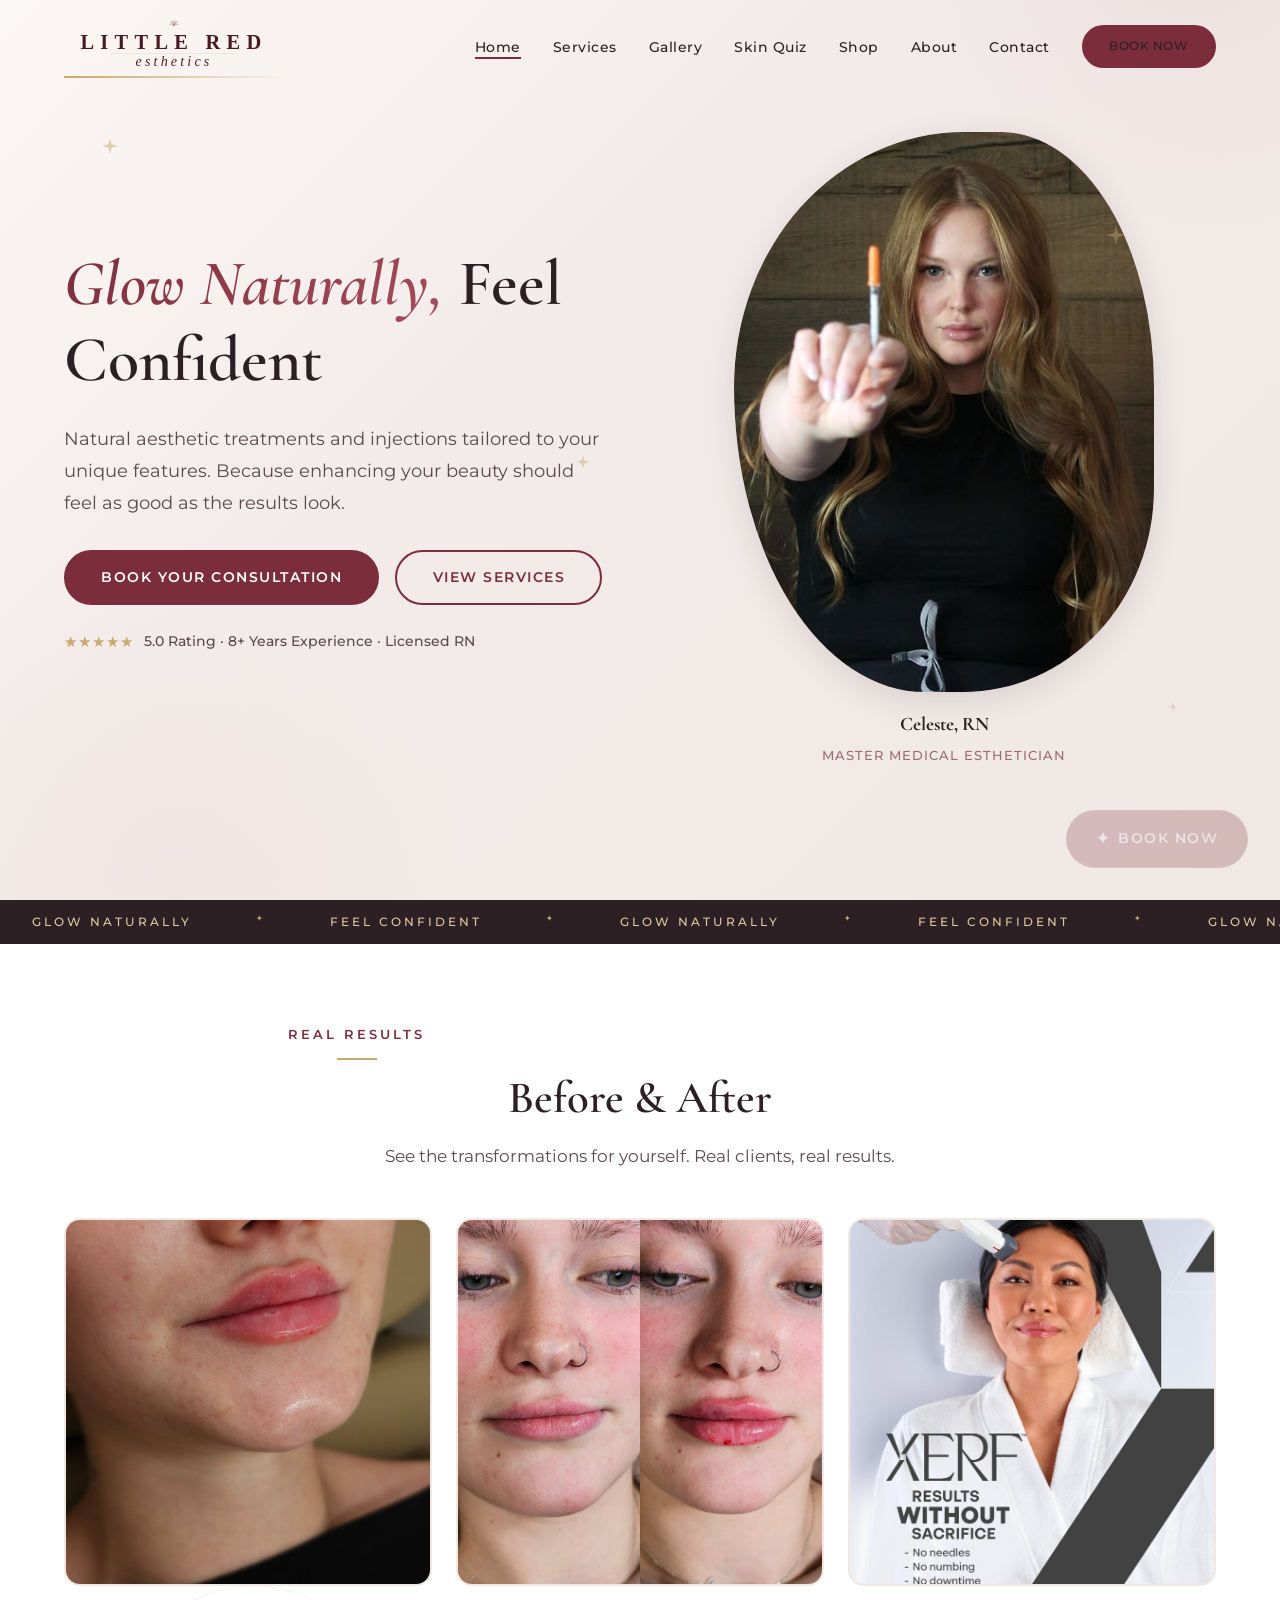
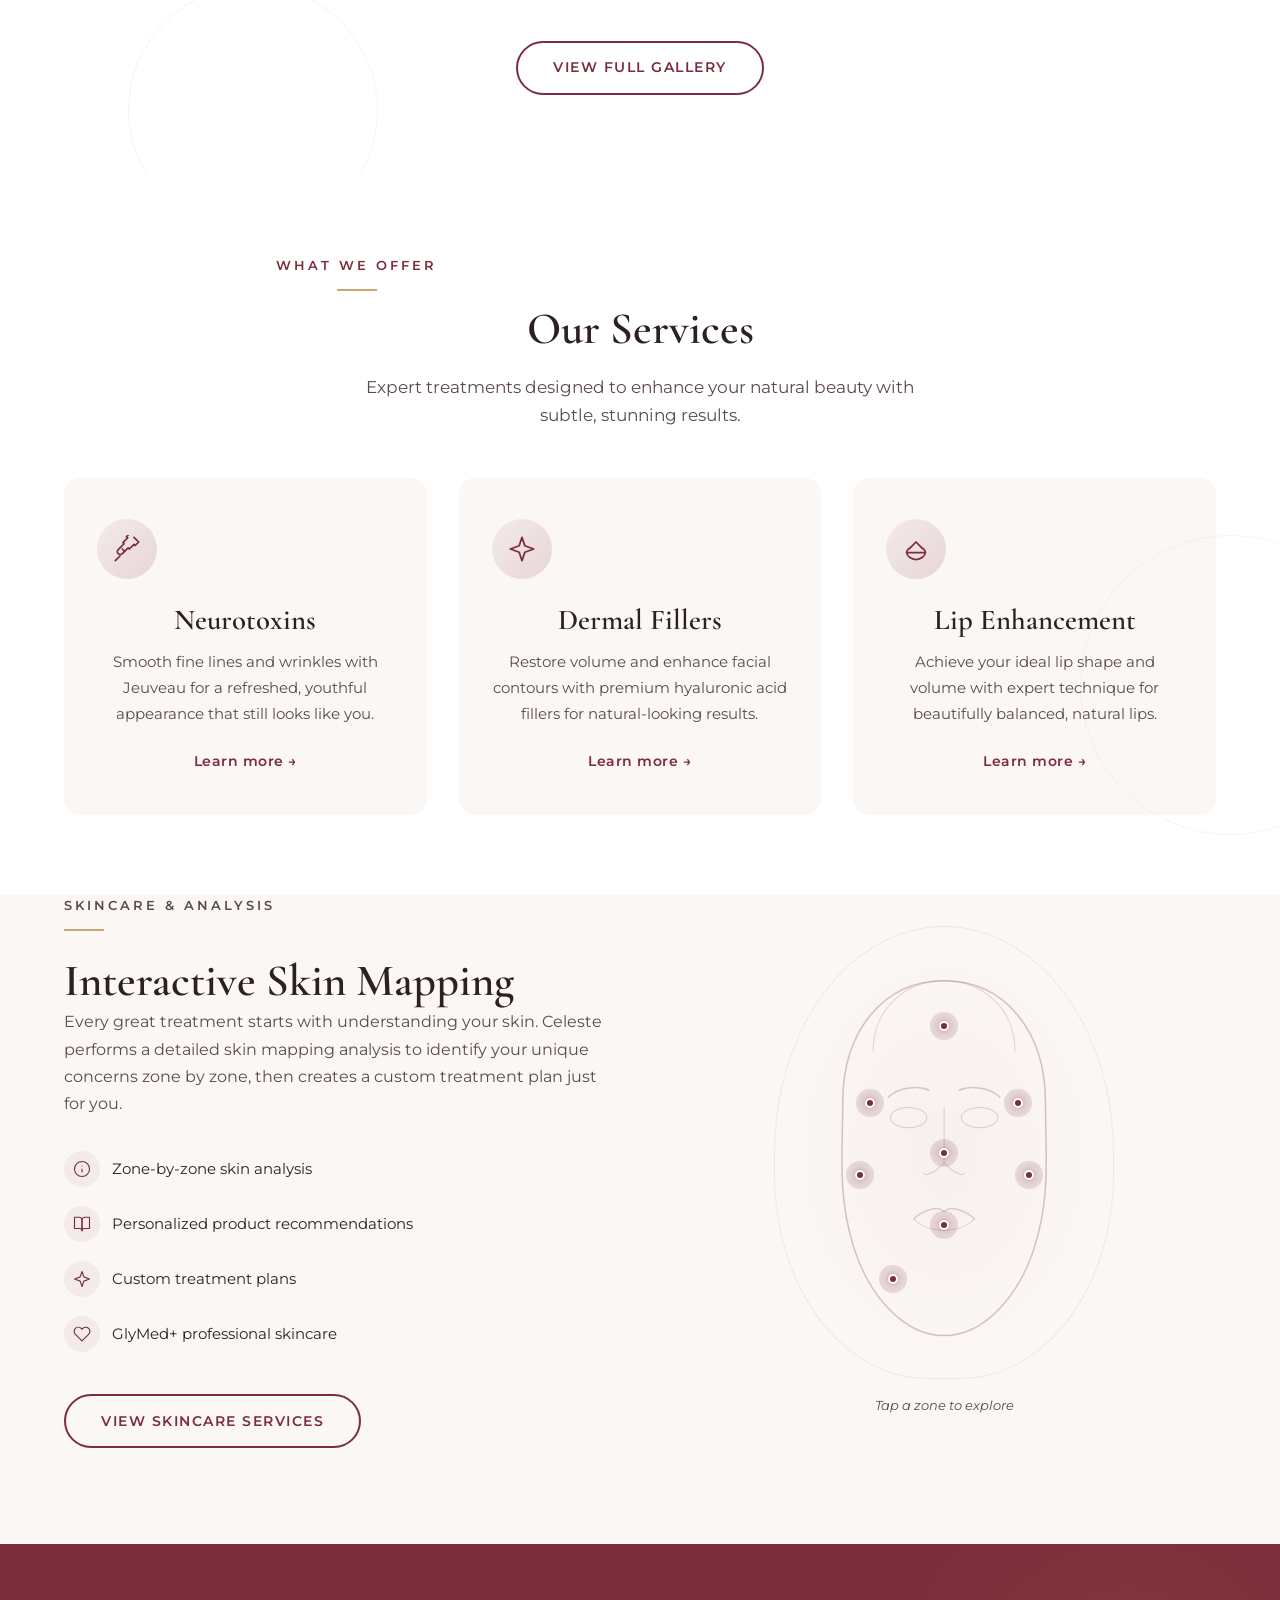
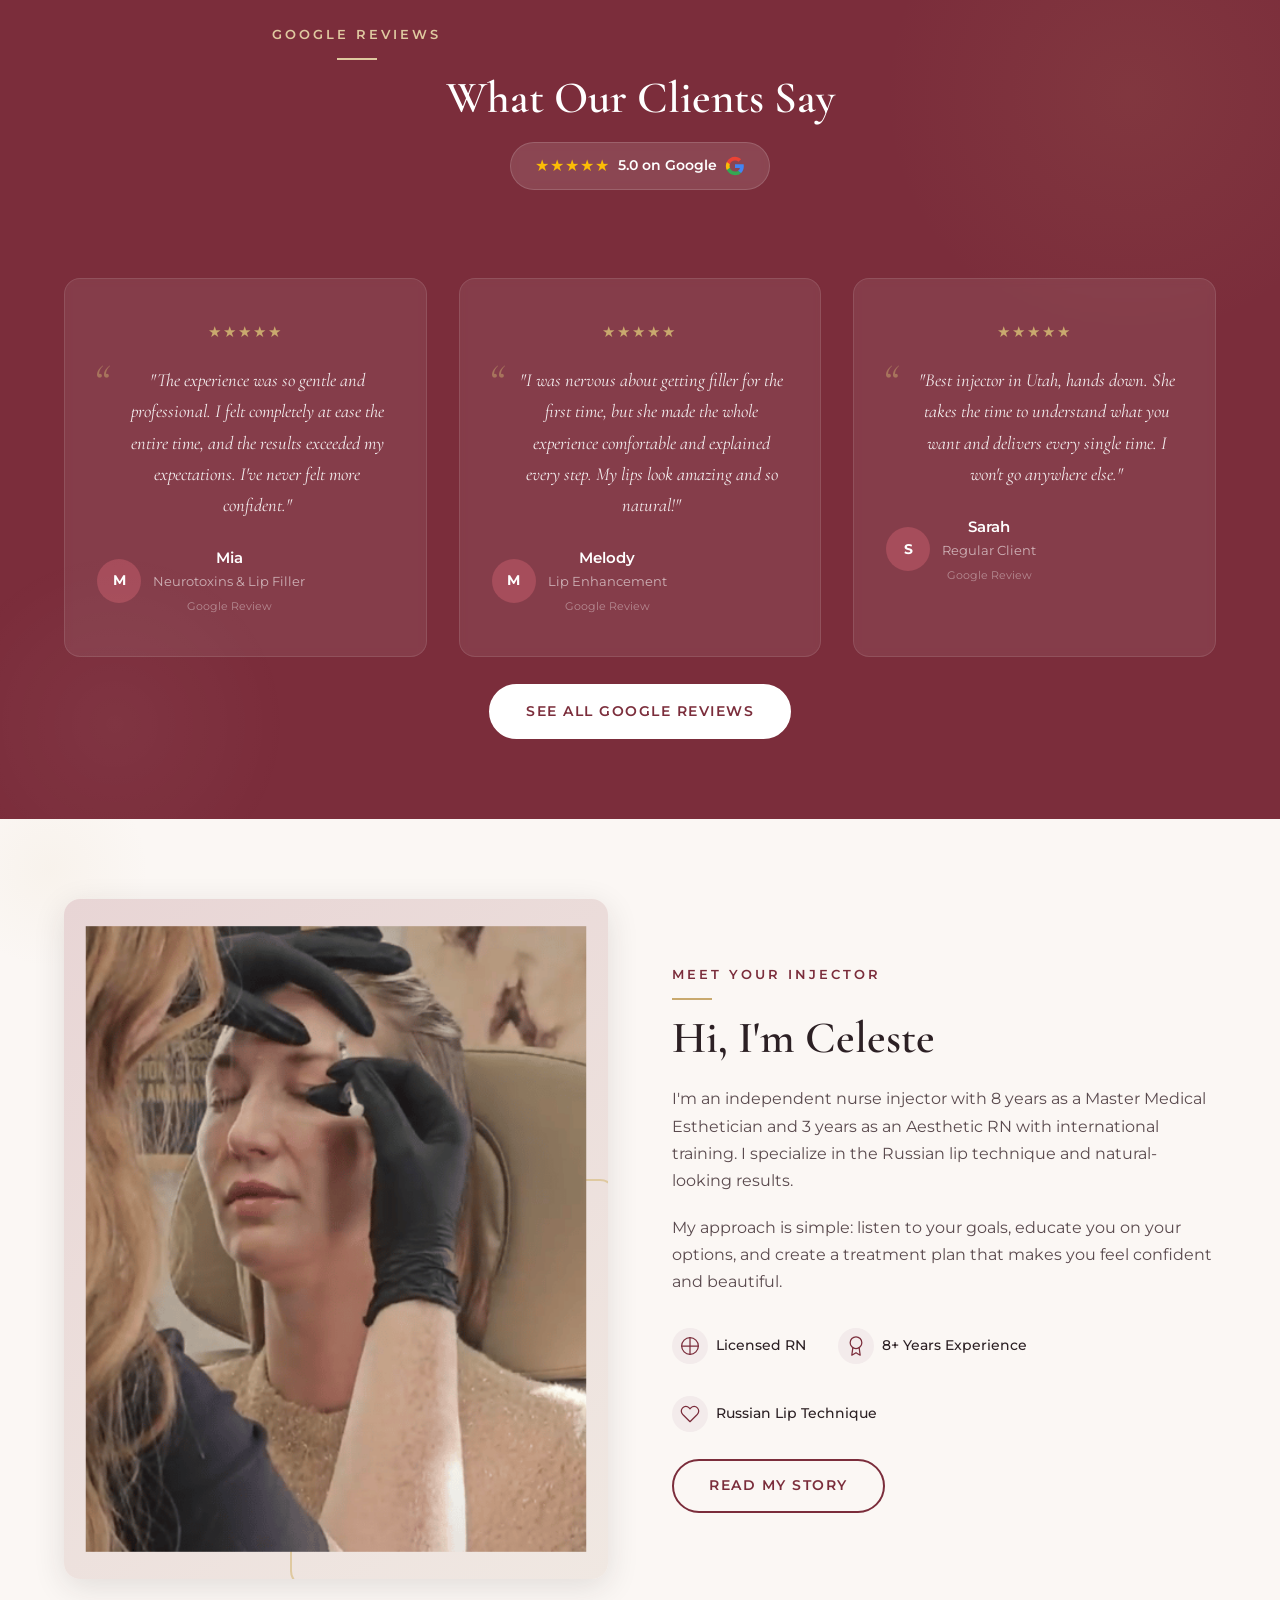
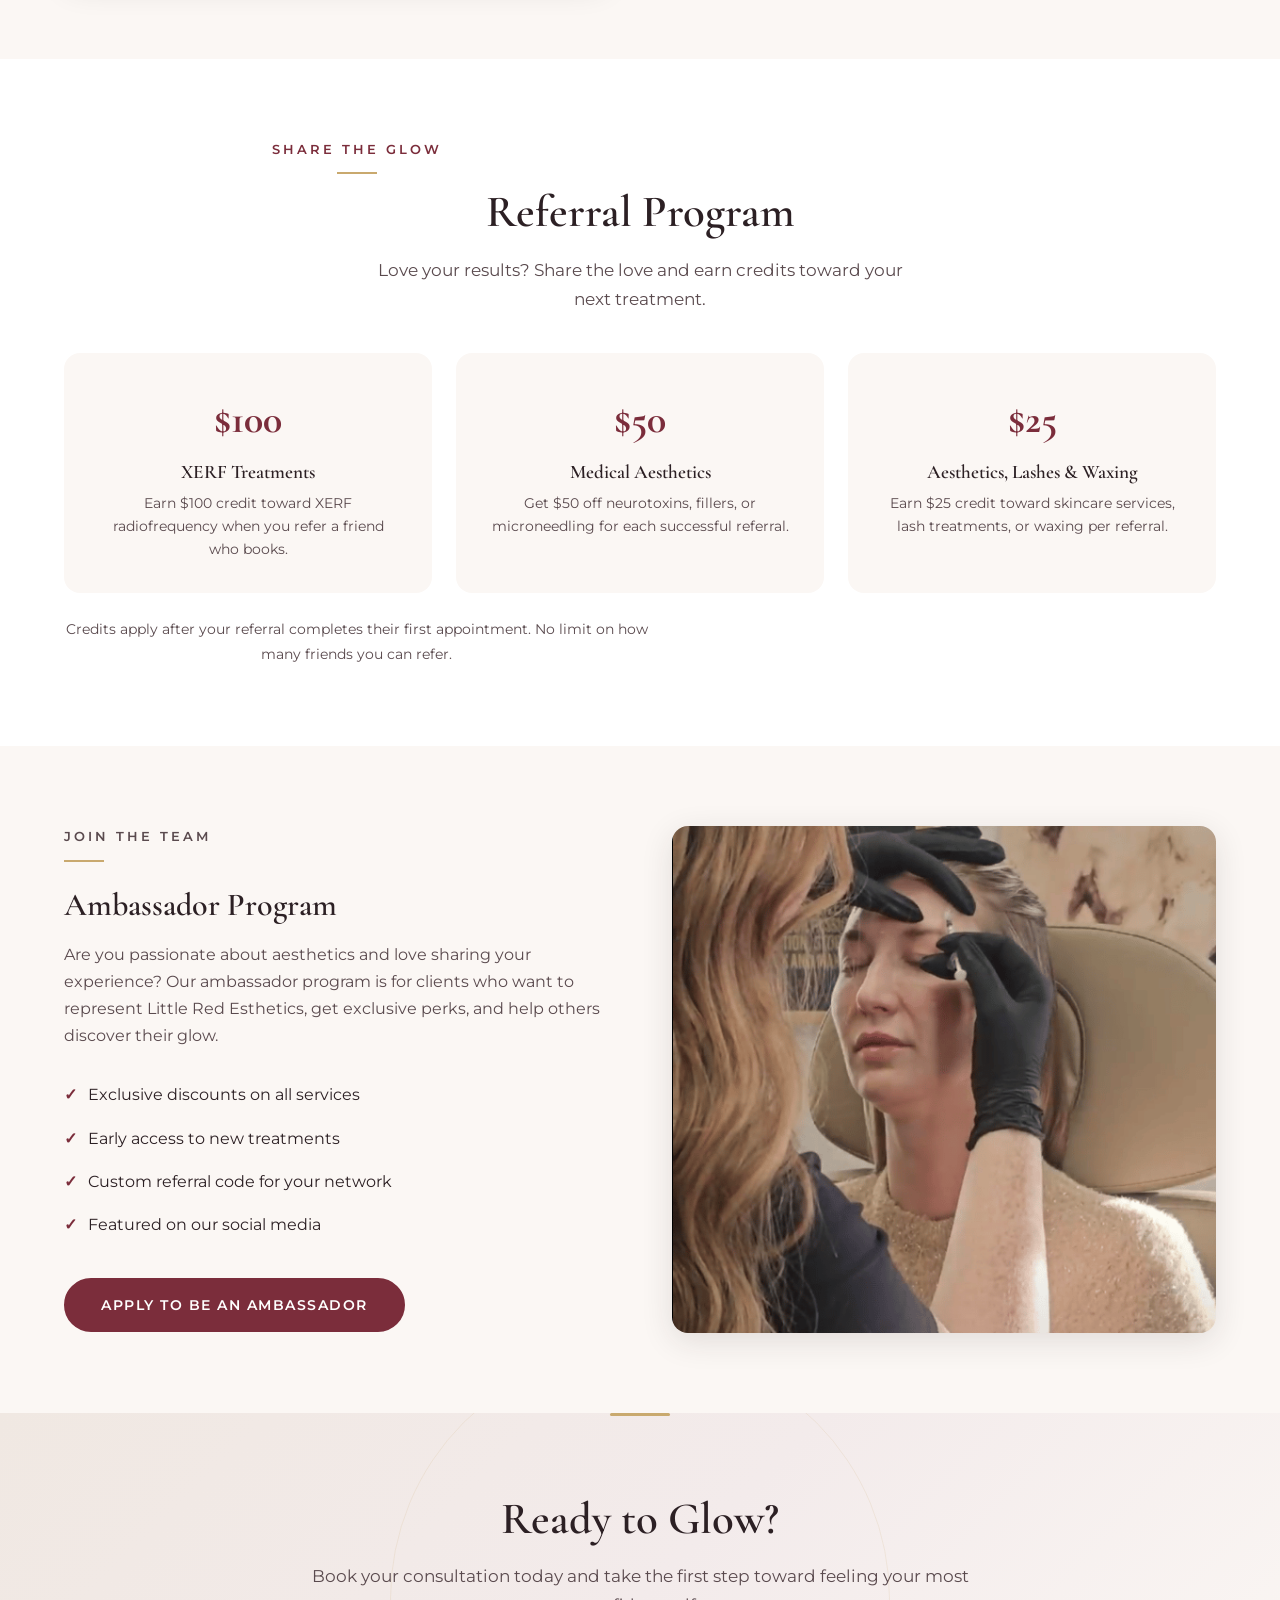
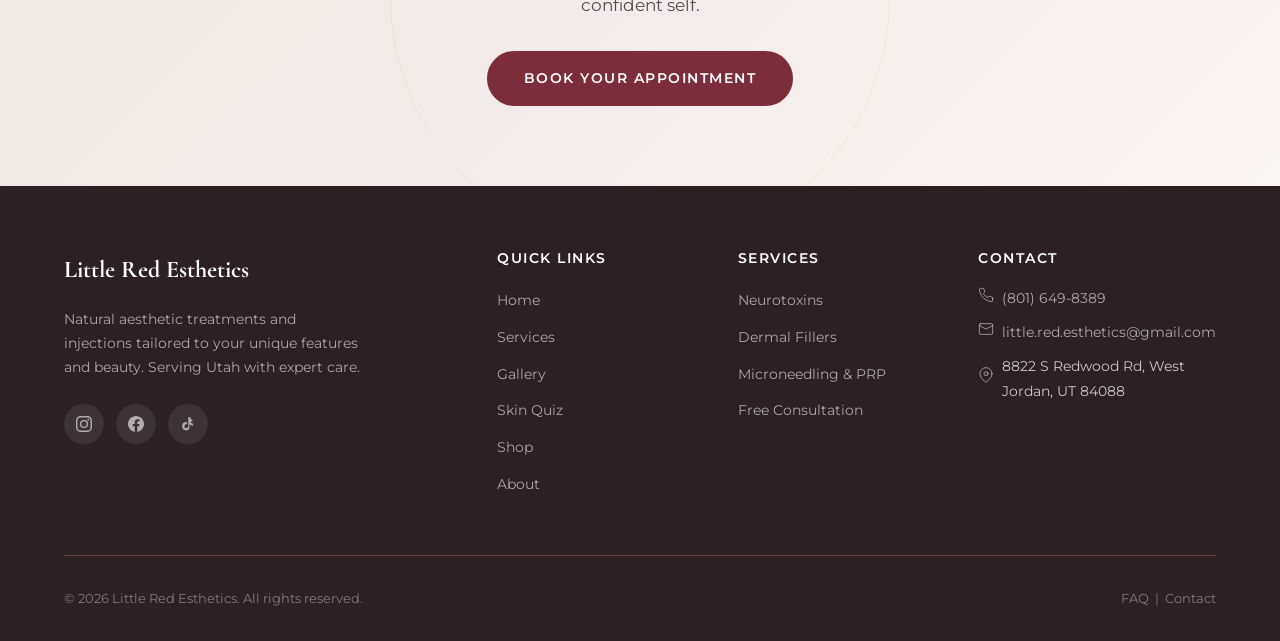
==== commit a8d6da4a: "Update site: remove Botox, add microneedling/PRP, referral & ambassador programs - Replace all Botox" ====
--- a/index.html
+++ b/index.html
@@ -4,8 +4,8 @@
   <meta charset="UTF-8">
   <meta name="viewport" content="width=device-width, initial-scale=1.0">
   <title>Little Red Esthetics | Nurse Injector in Utah</title>
-  <meta name="description" content="Little Red Esthetics offers natural aesthetic treatments and injections in Utah. Expert nurse injector specializing in Botox, fillers, and skin rejuvenation tailored to your unique beauty.">
-  <meta name="keywords" content="nurse injector Utah, Botox Utah, lip filler Utah, dermal fillers, aesthetic treatments, Little Red Esthetics, med spa Utah">
+  <meta name="description" content="Little Red Esthetics offers natural aesthetic treatments and injections in Utah. Expert nurse injector specializing in Jeuveau, fillers, microneedling, and skin rejuvenation tailored to your unique beauty.">
+  <meta name="keywords" content="nurse injector Utah, Jeuveau Utah, lip filler Utah, dermal fillers, aesthetic treatments, Little Red Esthetics, med spa Utah, microneedling Utah">
   <meta name="author" content="Little Red Esthetics">
 
   <!-- Open Graph -->
@@ -152,6 +152,41 @@
     </div>
   </div>
 
+  <!-- Before & After Results -->
+  <section class="gallery-preview" style="padding-top: 5rem;">
+    <div class="container text-center">
+      <p class="section-label fade-in">Real Results</p>
+      <h2 class="section-title fade-in">Before & After</h2>
+      <p class="section-subtitle fade-in">See the transformations for yourself. Real clients, real results.</p>
+
+      <div class="gallery-grid">
+        <div class="gallery-item fade-in fade-in-delay-1">
+          <img src="images/portfolio-lips-01.jpg" alt="Lip enhancement before and after by Little Red Esthetics">
+          <div class="gallery-item-overlay">
+            <span class="gallery-item-label">Lip Enhancement</span>
+          </div>
+        </div>
+
+        <div class="gallery-item fade-in fade-in-delay-2">
+          <img src="images/portfolio-result-03.jpg" alt="Dermal filler results by Little Red Esthetics">
+          <div class="gallery-item-overlay">
+            <span class="gallery-item-label">Dermal Filler</span>
+          </div>
+        </div>
+
+        <div class="gallery-item fade-in fade-in-delay-3">
+          <img src="images/treatment-result-05.png" alt="Treatment results by Little Red Esthetics">
+          <div class="gallery-item-overlay">
+            <span class="gallery-item-label">Treatment Results</span>
+          </div>
+        </div>
+      </div>
+
+      <br><br>
+      <a href="gallery.html" class="btn btn-outline fade-in">View Full Gallery</a>
+    </div>
+  </section>
+
   <!-- Services Preview -->
   <section class="services-preview">
     <div class="container text-center">
@@ -162,8 +197,8 @@
       <div class="services-grid">
         <div class="service-card fade-in fade-in-delay-1">
           <div class="service-icon"><svg class="icon-svg" viewBox="0 0 24 24"><path d="M18 2l4 4-3 3-1-1-4 4-1-1-5 5c-1 1-2.5 1-3.5 0s-1-2.5 0-3.5l5-5-1-1 4-4-1-1 3-3"/><path d="M10 14l-2-2"/><path d="M2 22l4-4"/></svg></div>
-          <h3>Botox & Dysport</h3>
-          <p>Smooth fine lines and wrinkles for a refreshed, youthful appearance that still looks like you.</p>
+          <h3>Neurotoxins</h3>
+          <p>Smooth fine lines and wrinkles with Jeuveau for a refreshed, youthful appearance that still looks like you.</p>
           <a href="services.html" class="service-link">Learn more &#8594;</a>
         </div>
 
@@ -303,7 +338,7 @@
             <div class="testimonial-avatar">M</div>
             <div>
               <div class="testimonial-name">Mia</div>
-              <div class="testimonial-detail">Botox & Lip Filler</div>
+              <div class="testimonial-detail">Neurotoxins & Lip Filler</div>
               <div class="testimonial-source">Google Review</div>
             </div>
           </div>
@@ -341,40 +376,6 @@
     </div>
   </section>
 
-  <!-- Gallery Preview -->
-  <section class="gallery-preview">
-    <div class="container text-center">
-      <p class="section-label fade-in">Our Work</p>
-      <h2 class="section-title fade-in">Before & After</h2>
-      <p class="section-subtitle fade-in">See the transformations for yourself. Real clients, real results.</p>
-
-      <div class="gallery-grid">
-        <div class="gallery-item fade-in fade-in-delay-1">
-          <img src="images/portfolio-lips-01.jpg" alt="Lip enhancement before and after by Little Red Esthetics">
-          <div class="gallery-item-overlay">
-            <span class="gallery-item-label">Lip Enhancement</span>
-          </div>
-        </div>
-
-        <div class="gallery-item fade-in fade-in-delay-2">
-          <img src="images/portfolio-neuro-04.jpg" alt="Neuromodulator treatment results by Little Red Esthetics">
-          <div class="gallery-item-overlay">
-            <span class="gallery-item-label">Neuromodulators</span>
-          </div>
-        </div>
-
-        <div class="gallery-item fade-in fade-in-delay-3">
-          <img src="images/portfolio-result-03.jpg" alt="Dermal filler results by Little Red Esthetics">
-          <div class="gallery-item-overlay">
-            <span class="gallery-item-label">Dermal Filler</span>
-          </div>
-        </div>
-      </div>
-
-      <br><br>
-      <a href="gallery.html" class="btn btn-outline fade-in">View Full Gallery</a>
-    </div>
-  </section>
 
   <!-- About Preview -->
   <section class="about-preview">
@@ -403,6 +404,60 @@
         </div>
         <br>
         <a href="about.html" class="btn btn-outline fade-in">Read My Story</a>
+      </div>
+    </div>
+  </section>
+
+  <!-- Referral Program -->
+  <section class="referral-section">
+    <div class="container">
+      <div class="referral-content text-center">
+        <p class="section-label fade-in">Share the Glow</p>
+        <h2 class="section-title fade-in">Referral Program</h2>
+        <p class="section-subtitle fade-in">Love your results? Share the love and earn credits toward your next treatment.</p>
+
+        <div class="referral-grid fade-in">
+          <div class="referral-card">
+            <div class="referral-amount">$100</div>
+            <h3>XERF Treatments</h3>
+            <p>Earn $100 credit toward XERF radiofrequency when you refer a friend who books.</p>
+          </div>
+          <div class="referral-card">
+            <div class="referral-amount">$50</div>
+            <h3>Medical Aesthetics</h3>
+            <p>Get $50 off neurotoxins, fillers, or microneedling for each successful referral.</p>
+          </div>
+          <div class="referral-card">
+            <div class="referral-amount">$25</div>
+            <h3>Aesthetics, Lashes & Waxing</h3>
+            <p>Earn $25 credit toward skincare services, lash treatments, or waxing per referral.</p>
+          </div>
+        </div>
+
+        <p class="fade-in" style="margin-top: 1.5rem; color: var(--charcoal-light); font-size: 0.9rem;">Credits apply after your referral completes their first appointment. No limit on how many friends you can refer.</p>
+      </div>
+    </div>
+  </section>
+
+  <!-- Ambassador Program -->
+  <section class="ambassador-section">
+    <div class="container">
+      <div class="ambassador-content fade-in">
+        <div class="ambassador-text">
+          <p class="section-label">Join the Team</p>
+          <h2>Ambassador Program</h2>
+          <p>Are you passionate about aesthetics and love sharing your experience? Our ambassador program is for clients who want to represent Little Red Esthetics, get exclusive perks, and help others discover their glow.</p>
+          <ul class="ambassador-perks">
+            <li>Exclusive discounts on all services</li>
+            <li>Early access to new treatments</li>
+            <li>Custom referral code for your network</li>
+            <li>Featured on our social media</li>
+          </ul>
+          <a href="contact.html" class="btn btn-primary">Apply to Be an Ambassador</a>
+        </div>
+        <div class="ambassador-image">
+          <img src="images/celeste-working.png" alt="Little Red Esthetics team">
+        </div>
       </div>
     </div>
   </section>
@@ -443,9 +498,9 @@
         <div>
           <h4>Services</h4>
           <ul>
-            <li><a href="services.html">Botox & Neurotoxins</a></li>
+            <li><a href="services.html">Neurotoxins</a></li>
             <li><a href="services.html">Dermal Fillers</a></li>
-            <li><a href="services.html">Lip Enhancement</a></li>
+            <li><a href="services.html">Microneedling & PRP</a></li>
             <li><a href="services.html">Free Consultation</a></li>
           </ul>
         </div>
--- a/css/styles.css
+++ b/css/styles.css
@@ -1555,7 +1555,7 @@
 
 @media (max-width: 768px) {
   section {
-    padding: 3.5rem 0;
+    padding: 3rem 0;
   }
 
   .nav-links {
@@ -1633,6 +1633,54 @@
   .page-hero {
     padding: 8rem 0 3rem;
   }
+
+  /* Testimonials mobile */
+  .testimonial-grid {
+    grid-template-columns: 1fr;
+  }
+
+  .testimonial-card {
+    padding: 1.75rem 1.5rem;
+  }
+
+  .testimonial-card blockquote {
+    font-size: 1rem;
+  }
+
+  /* Gallery mobile */
+  .gallery-grid {
+    grid-template-columns: 1fr;
+    gap: 1rem;
+  }
+
+  /* About section mobile */
+  .about-preview .container {
+    gap: 2.5rem;
+  }
+
+  .about-image {
+    max-width: 350px;
+    margin: 0 auto;
+  }
+
+  .about-credentials {
+    gap: 1rem;
+  }
+
+  /* Services cards mobile */
+  .services-grid {
+    grid-template-columns: 1fr;
+    gap: 1.25rem;
+  }
+
+  .service-card {
+    padding: 1.75rem 1.5rem;
+  }
+
+  /* Skin mapping mobile */
+  .skin-mapping > .container {
+    gap: 2rem;
+  }
 }
 
 @media (max-width: 480px) {
@@ -1788,6 +1836,112 @@
 
   .footer-desc {
     font-size: 0.8rem;
+  }
+
+  /* Testimonials small mobile */
+  .testimonial-card {
+    padding: 1.5rem 1.25rem;
+  }
+
+  .testimonial-card blockquote {
+    font-size: 0.95rem;
+    padding-left: 1rem;
+  }
+
+  .testimonial-card blockquote::before {
+    font-size: 2rem;
+  }
+
+  .testimonial-avatar {
+    width: 36px;
+    height: 36px;
+    font-size: 0.8rem;
+  }
+
+  /* About small mobile */
+  .about-image {
+    max-width: 280px;
+    aspect-ratio: 1;
+  }
+
+  .about-content h2 {
+    font-size: 1.4rem;
+  }
+
+  .about-content p {
+    font-size: 0.9rem;
+  }
+
+  .credential {
+    font-size: 0.8rem;
+  }
+
+  .credential-icon {
+    width: 30px;
+    height: 30px;
+  }
+
+  /* Service cards small mobile */
+  .service-card {
+    padding: 1.25rem 1rem;
+  }
+
+  .service-icon {
+    width: 48px;
+    height: 48px;
+    margin-bottom: 1rem;
+  }
+
+  .service-card h3 {
+    font-size: 1.05rem;
+  }
+
+  .service-card p {
+    font-size: 0.85rem;
+  }
+
+  /* Skin mapping small mobile */
+  .skin-mapping > .container {
+    gap: 1.5rem;
+  }
+
+  .skin-mapping-content h2 {
+    font-size: 1.4rem;
+  }
+
+  .skin-mapping-content > p {
+    font-size: 0.9rem;
+  }
+
+  .mapping-feature-icon {
+    width: 30px;
+    height: 30px;
+  }
+
+  .mapping-feature-icon .icon-svg {
+    width: 14px;
+    height: 14px;
+  }
+
+  /* Shop products small mobile */
+  .shop-grid {
+    grid-template-columns: 1fr;
+  }
+
+  .shop-categories {
+    gap: 0.5rem;
+  }
+
+  /* Quiz small mobile */
+  .quiz-option {
+    padding: 1rem;
+    font-size: 0.85rem;
+  }
+
+  .quiz-option-icon {
+    width: 34px;
+    height: 34px;
+    font-size: 1rem;
   }
 }
 
@@ -1977,8 +2131,10 @@
   align-items: center;
   gap: 0.5rem;
   padding: 0.9rem 1.8rem;
-  background: var(--burgundy);
-  color: var(--white);
+  background: rgba(123, 45, 59, 0.25);
+  backdrop-filter: blur(10px);
+  -webkit-backdrop-filter: blur(10px);
+  color: rgba(255, 255, 255, 0.6);
   border-radius: 50px;
   font-family: var(--font-body);
   font-size: 0.85rem;
@@ -1986,16 +2142,25 @@
   letter-spacing: 1.5px;
   text-transform: uppercase;
   text-decoration: none;
-  box-shadow: 0 4px 20px rgba(123, 45, 59, 0.4);
-  transition: all 0.3s ease;
-  animation: ctaPulse 3s ease-in-out infinite;
+  box-shadow: none;
+  transition: all 0.5s ease;
+  border: 1px solid rgba(255, 255, 255, 0.1);
+}
+
+.floating-cta.solid {
+  background: var(--burgundy);
+  color: var(--white);
+  box-shadow: 0 4px 20px rgba(123, 45, 59, 0.35);
+  border-color: transparent;
+  backdrop-filter: none;
+  -webkit-backdrop-filter: none;
 }
 
 .floating-cta:hover {
-  background: var(--burgundy-dark);
+  background: rgba(123, 45, 59, 0.85);
   color: var(--white);
   transform: translateY(-3px) scale(1.05);
-  box-shadow: 0 6px 28px rgba(123, 45, 59, 0.5);
+  box-shadow: 0 6px 28px rgba(123, 45, 59, 0.4);
 }
 
 .floating-cta .cta-sparkle {
@@ -2003,10 +2168,7 @@
   animation: twinkle 2s ease-in-out infinite;
 }
 
-@keyframes ctaPulse {
-  0%, 100% { box-shadow: 0 4px 20px rgba(123, 45, 59, 0.4); }
-  50% { box-shadow: 0 4px 30px rgba(123, 45, 59, 0.6), 0 0 20px rgba(201, 169, 110, 0.3); }
-}
+/* ctaPulse removed - glassmorphism style is cleaner */
 
 @media (max-width: 768px) {
   .floating-cta {
@@ -2680,8 +2842,8 @@
    SKIN MAPPING INTERACTIVE SECTION
    ======================================== */
 .skin-mapping {
-  padding: 6rem 0;
-  background: var(--white);
+  padding: 0 0 6rem;
+  background: var(--cream);
   position: relative;
   overflow: hidden;
 }
@@ -2899,7 +3061,7 @@
 @media (max-width: 968px) {
   .skin-mapping > .container {
     grid-template-columns: 1fr;
-    gap: 3rem;
+    gap: 2.5rem;
     text-align: center;
   }
 
@@ -2914,24 +3076,13 @@
   }
 
   .face-map {
-    max-width: 280px;
+    max-width: 260px;
     margin: 0 auto;
   }
 
   .face-tooltip {
-    width: 180px;
+    width: 170px;
     padding: 1rem;
-  }
-}
-
-@media (max-width: 480px) {
-  .face-map {
-    max-width: 240px;
-  }
-
-  .face-tooltip {
-    width: 160px;
-    font-size: 0.85rem;
   }
 }
 
@@ -3002,3 +3153,130 @@
   opacity: 1;
   transform: translateX(0);
 }
+
+/* --- Referral Section --- */
+.referral-section {
+  padding: 5rem 0;
+  background: var(--white);
+}
+
+.referral-grid {
+  display: grid;
+  grid-template-columns: repeat(auto-fit, minmax(260px, 1fr));
+  gap: 1.5rem;
+  margin-top: 2.5rem;
+}
+
+.referral-card {
+  background: var(--cream);
+  border-radius: var(--radius-lg);
+  padding: 2rem;
+  text-align: center;
+  transition: transform var(--transition), box-shadow var(--transition);
+}
+
+.referral-card:hover {
+  transform: translateY(-4px);
+  box-shadow: var(--shadow-md);
+}
+
+.referral-amount {
+  font-family: var(--font-heading);
+  font-size: 2.5rem;
+  font-weight: 700;
+  color: var(--burgundy);
+  margin-bottom: 0.5rem;
+}
+
+.referral-card h3 {
+  font-family: var(--font-heading);
+  font-size: 1.2rem;
+  margin-bottom: 0.5rem;
+  color: var(--charcoal);
+}
+
+.referral-card p {
+  font-size: 0.9rem;
+  color: var(--charcoal-light);
+  line-height: 1.6;
+}
+
+/* --- Ambassador Section --- */
+.ambassador-section {
+  padding: 5rem 0;
+  background: var(--cream);
+}
+
+.ambassador-content {
+  display: grid;
+  grid-template-columns: 1fr 1fr;
+  gap: 4rem;
+  align-items: center;
+}
+
+.ambassador-text h2 {
+  font-family: var(--font-heading);
+  font-size: 2rem;
+  margin-bottom: 1rem;
+}
+
+.ambassador-text p {
+  margin-bottom: 1.5rem;
+  color: var(--charcoal-light);
+}
+
+.ambassador-perks {
+  list-style: none;
+  margin-bottom: 2rem;
+}
+
+.ambassador-perks li {
+  padding: 0.5rem 0;
+  padding-left: 1.5rem;
+  position: relative;
+  color: var(--charcoal);
+}
+
+.ambassador-perks li::before {
+  content: "\2713";
+  position: absolute;
+  left: 0;
+  color: var(--burgundy);
+  font-weight: 700;
+}
+
+.ambassador-image {
+  border-radius: var(--radius-lg);
+  overflow: hidden;
+  box-shadow: var(--shadow-lg);
+}
+
+.ambassador-image img {
+  width: 100%;
+  height: 100%;
+  object-fit: cover;
+}
+
+@media (max-width: 768px) {
+  .ambassador-content {
+    grid-template-columns: 1fr;
+    gap: 2rem;
+  }
+
+  .ambassador-image {
+    order: -1;
+    max-height: 300px;
+  }
+
+  .referral-grid {
+    grid-template-columns: 1fr;
+  }
+}
+
+/* --- Quiz Multi-Select --- */
+.quiz-option .quiz-check {
+  margin-left: auto;
+  color: var(--burgundy);
+  font-weight: 700;
+  font-size: 1.1rem;
+}
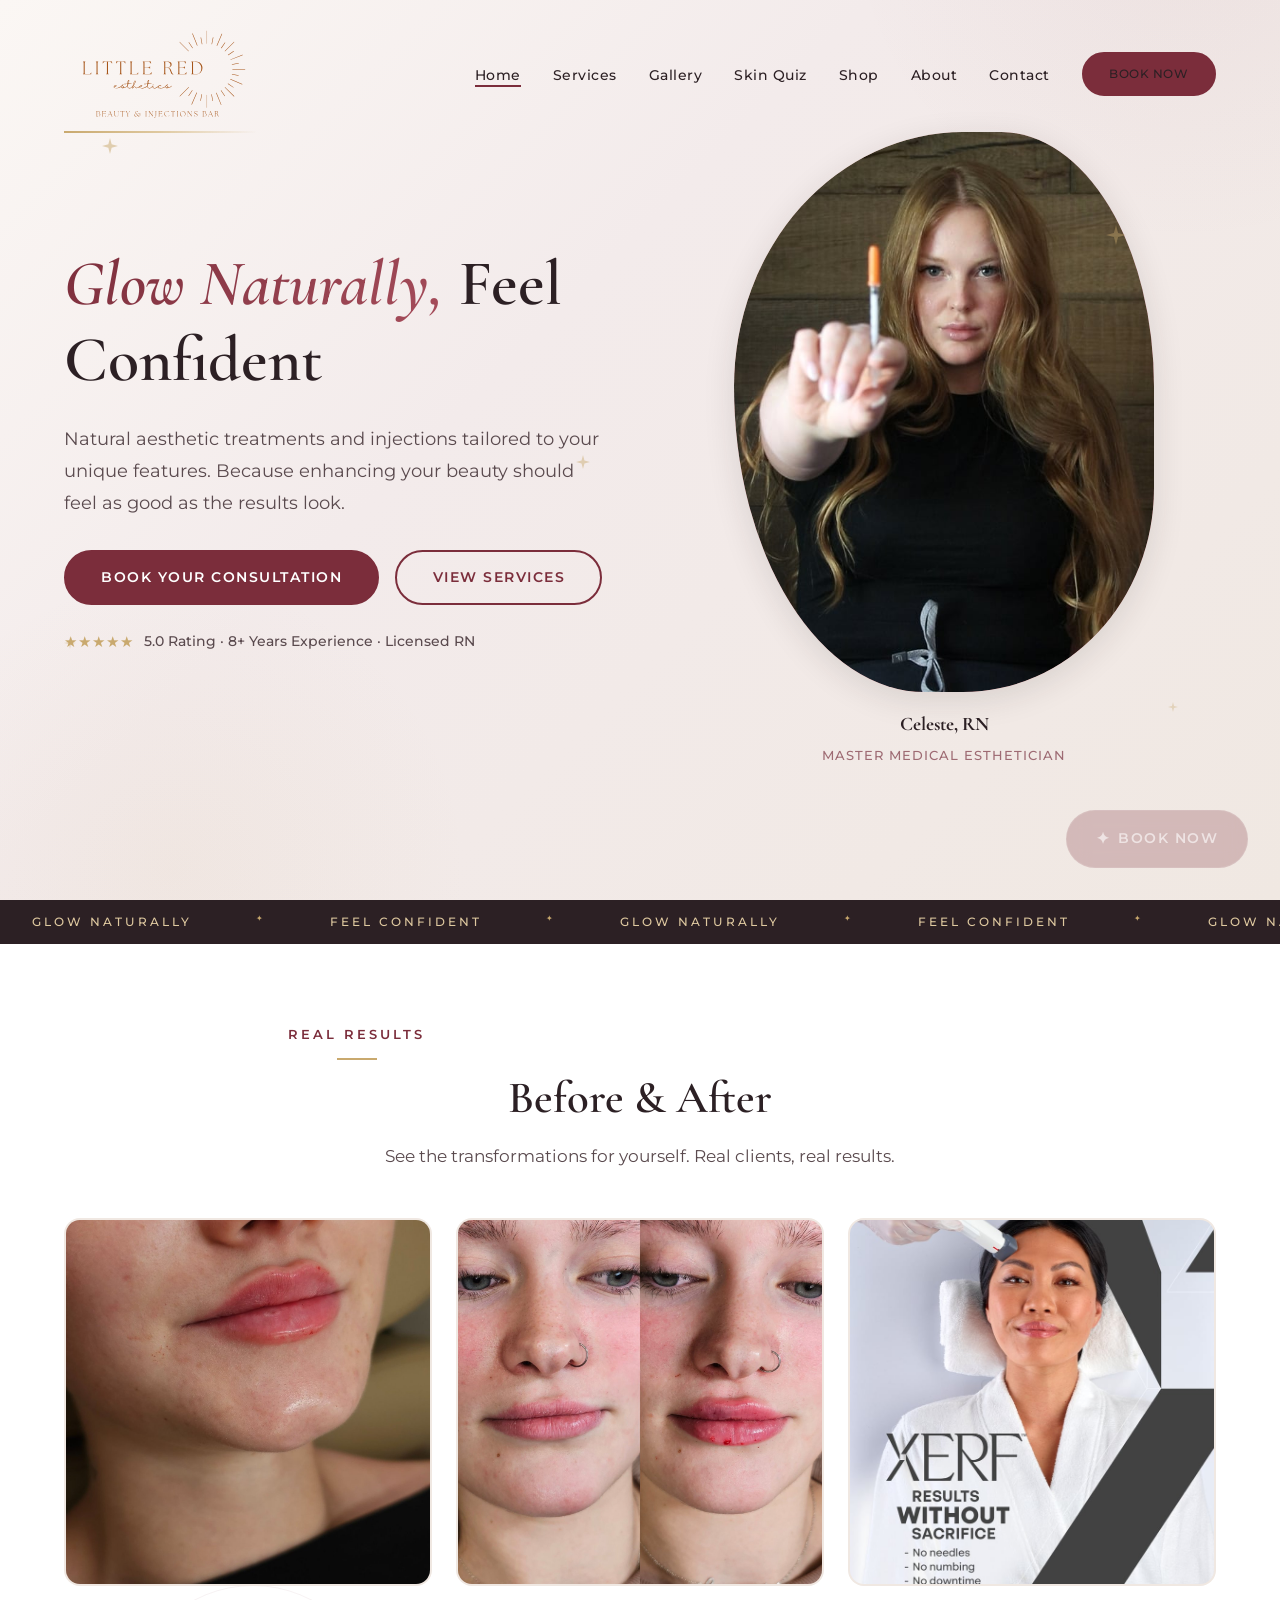
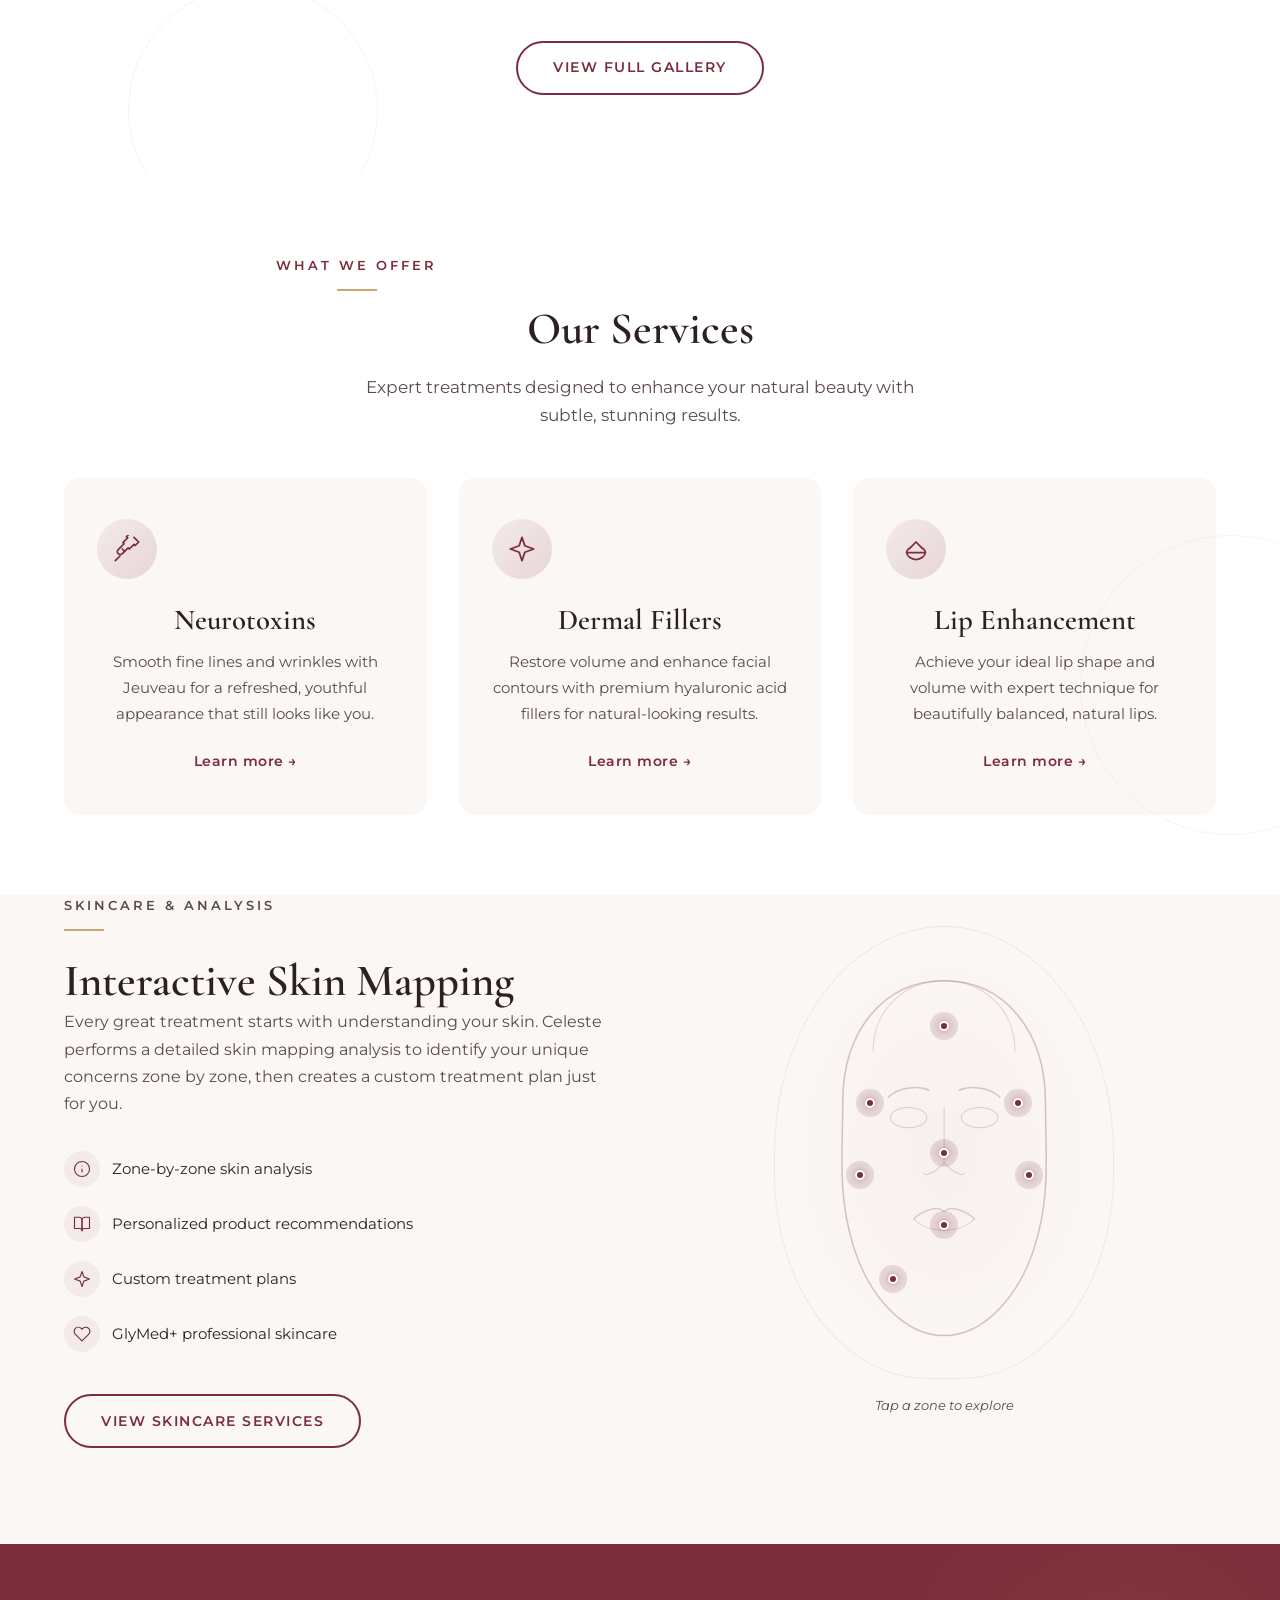
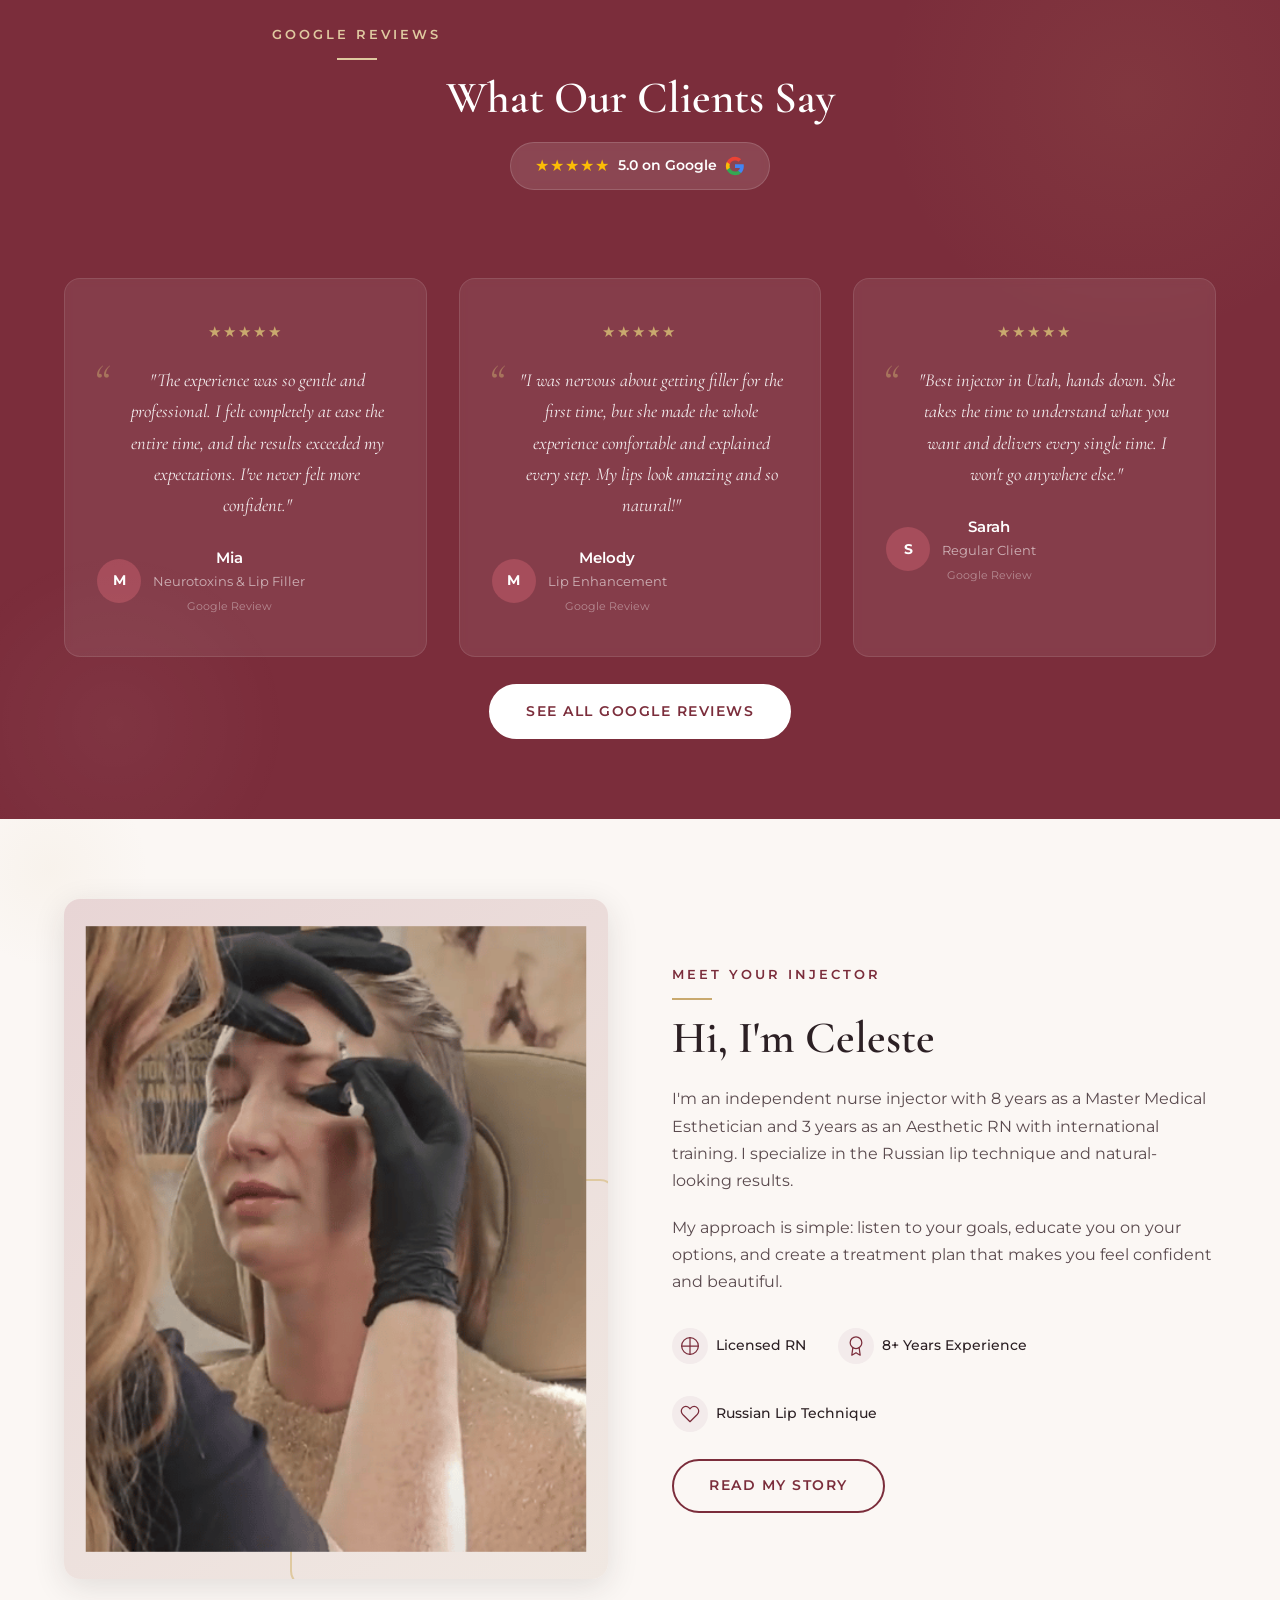
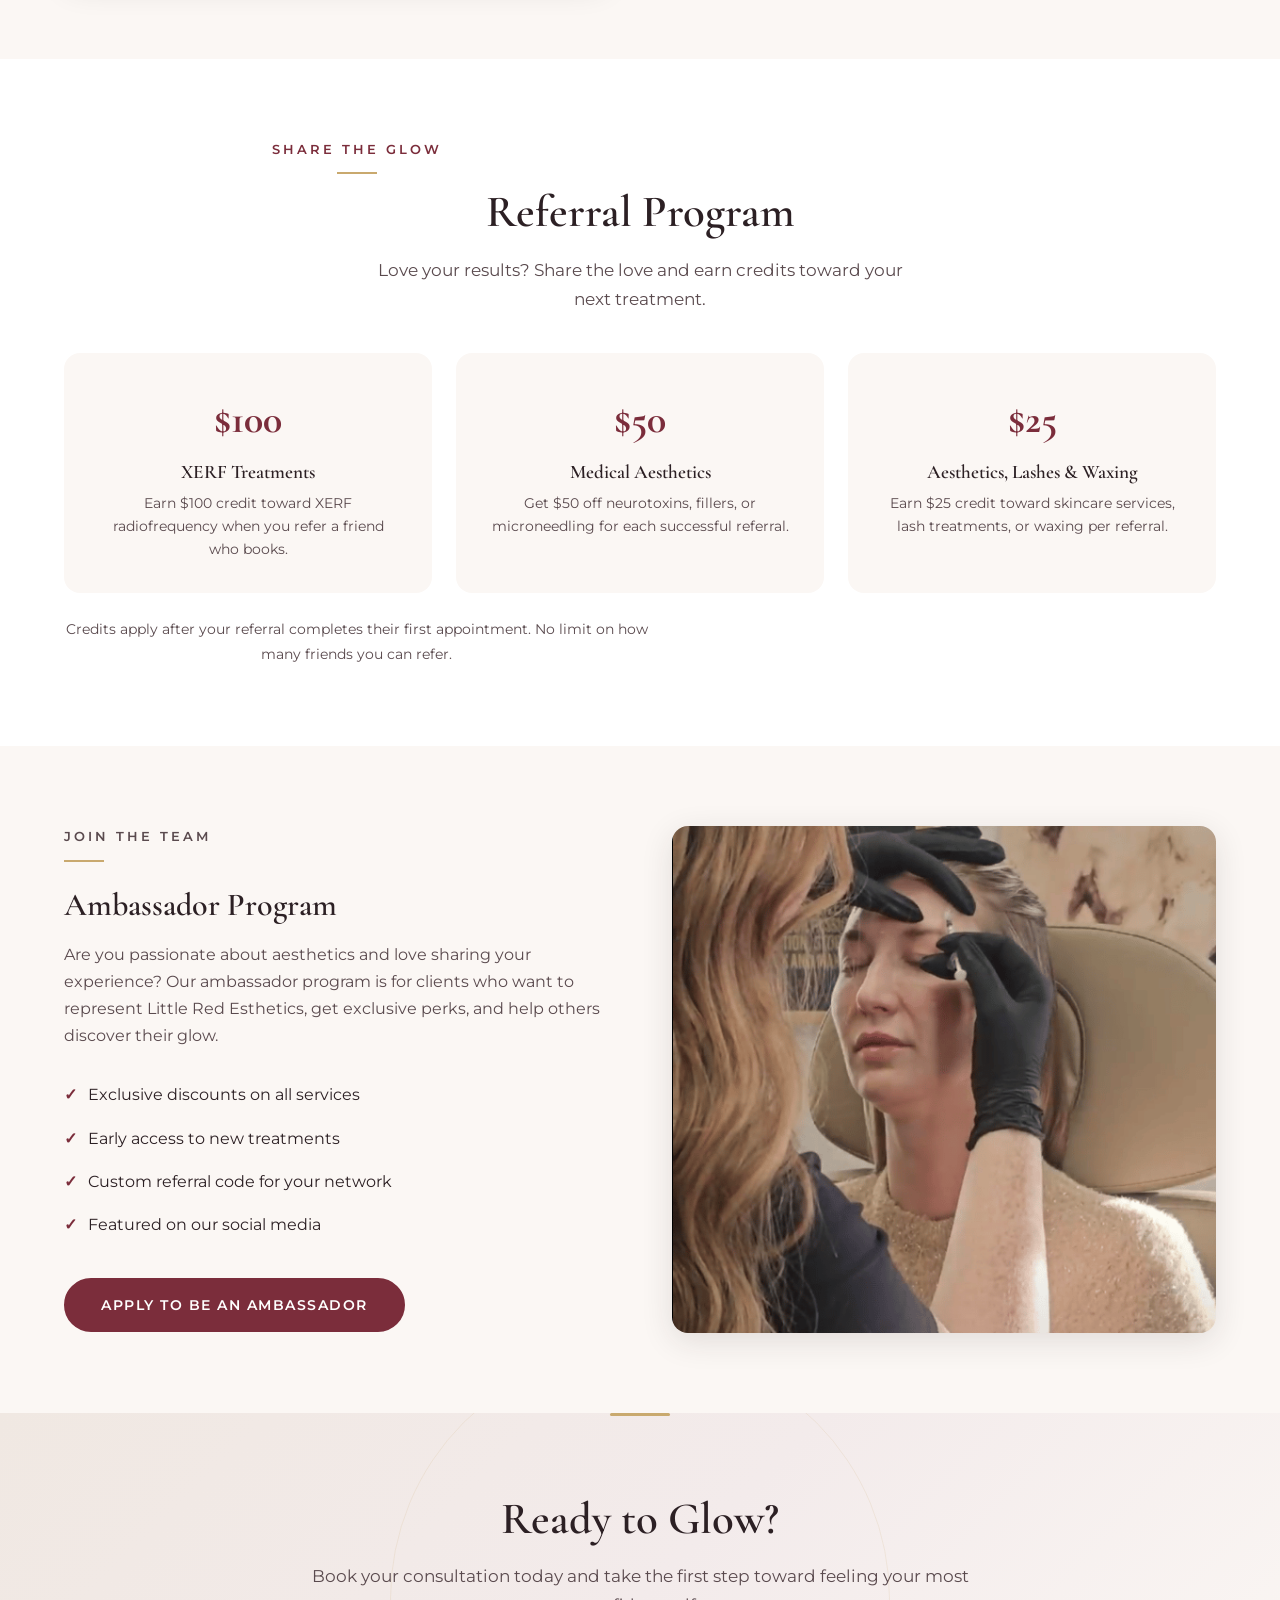
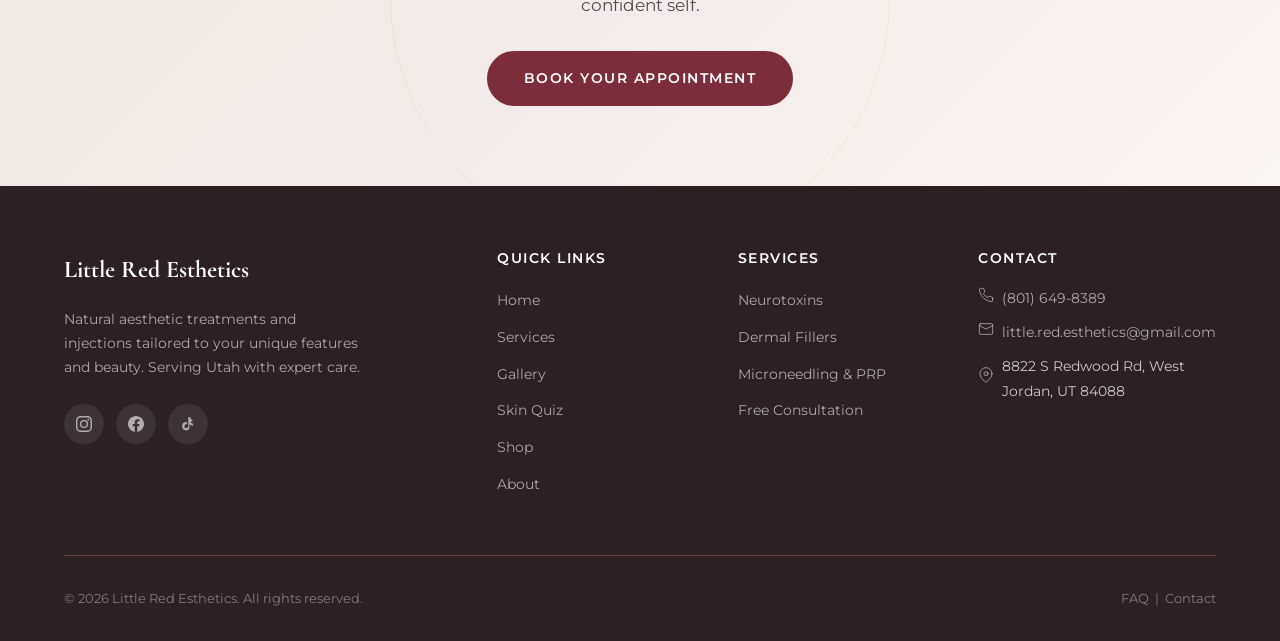
==== commit c2336395: "SEO optimization: canonical URLs, Twitter cards, structured data, and fixes - Add rel=canonical to a" ====
--- a/index.html
+++ b/index.html
@@ -12,13 +12,23 @@
   <meta property="og:title" content="Little Red Esthetics | Nurse Injector in Utah">
   <meta property="og:description" content="Natural aesthetic treatments and injections tailored to your unique features and beauty.">
   <meta property="og:type" content="website">
-  <meta property="og:url" content="https://littleredesthetics.com/">
-  <meta property="og:image" content="https://littleredesthetics.com/images/celeste-portrait.jpg">
+  <meta property="og:url" content="https://www.littleredesthetics.com/">
+  <meta property="og:image" content="https://www.littleredesthetics.com/images/celeste-portrait.jpg">
 
   <!-- Twitter -->
   <meta name="twitter:card" content="summary_large_image">
   <meta name="twitter:title" content="Little Red Esthetics | Nurse Injector in Utah">
   <meta name="twitter:description" content="Natural aesthetic treatments and injections tailored to your unique features and beauty.">
+  <meta name="twitter:image" content="https://www.littleredesthetics.com/images/celeste-portrait.jpg">
+
+  <!-- Canonical -->
+  <link rel="canonical" href="https://www.littleredesthetics.com/">
+
+  <!-- Geo -->
+  <meta name="geo.region" content="US-UT">
+  <meta name="geo.placename" content="West Jordan, Utah">
+  <meta name="geo.position" content="40.6097;-111.9391">
+  <meta name="ICBM" content="40.6097, -111.9391">
 
   <!-- Fonts -->
   <link rel="preconnect" href="https://fonts.googleapis.com">
@@ -38,7 +48,7 @@
     "@type": "HealthAndBeautyBusiness",
     "name": "Little Red Esthetics",
     "description": "Natural aesthetic treatments and injections tailored to your unique features and beauty.",
-    "url": "https://littleredesthetics.com",
+    "url": "https://www.littleredesthetics.com",
     "telephone": "+1-801-649-8389",
     "email": "little.red.esthetics@gmail.com",
     "address": {
@@ -54,7 +64,14 @@
       "https://www.facebook.com/littleredesthetics",
       "https://www.tiktok.com/@littleredesthetics"
     ],
+    "image": "https://www.littleredesthetics.com/images/celeste-portrait.jpg",
     "priceRange": "$$",
+    "aggregateRating": {
+      "@type": "AggregateRating",
+      "ratingValue": "5.0",
+      "reviewCount": "30",
+      "bestRating": "5"
+    },
     "openingHoursSpecification": [
       {
         "@type": "OpeningHoursSpecification",
@@ -372,7 +389,7 @@
       </div>
 
       <br>
-      <a href="https://search.google.com/local/reviews?placeid=ChIJBUBlCqKLUocR4d8lLm6OIHE" target="_blank" rel="noopener" class="btn btn-light fade-in">See All Google Reviews</a>
+      <a href="https://www.google.com/search?q=Little+Red+Esthetics+West+Jordan+Utah+reviews" target="_blank" rel="noopener" class="btn btn-light fade-in">See All Google Reviews</a>
     </div>
   </section>
 
--- a/css/styles.css
+++ b/css/styles.css
@@ -1745,11 +1745,11 @@
   }
 
   .nav-brand img {
-    height: 38px;
+    height: 70px;
   }
 
   .navbar.scrolled .nav-brand img {
-    height: 34px;
+    height: 55px;
   }
 
   .section-title {
@@ -2312,14 +2312,14 @@
 }
 
 .nav-brand img {
-  height: 55px;
+  height: 110px;
   width: auto;
   object-fit: contain;
   flex-shrink: 0;
 }
 
 .navbar.scrolled .nav-brand img {
-  height: 44px;
+  height: 80px;
 }
 
 .nav-brand .brand-text {
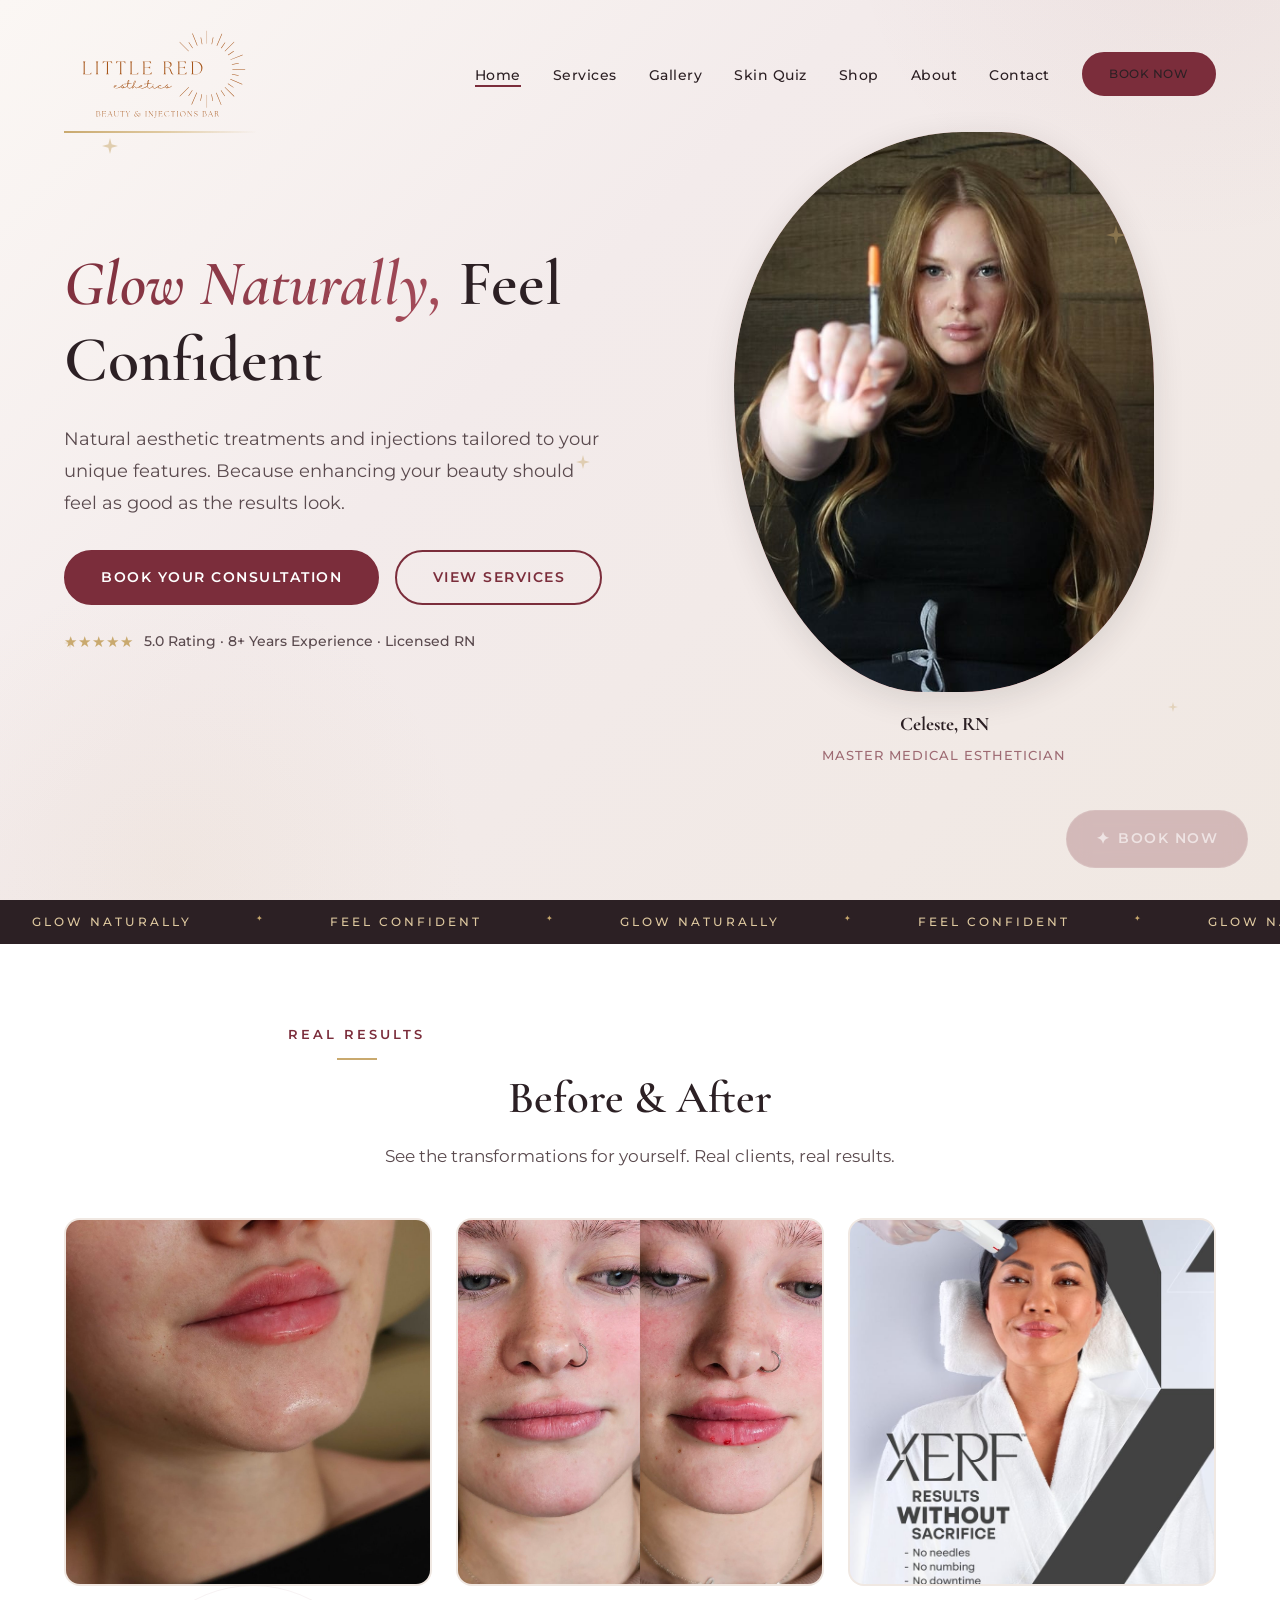
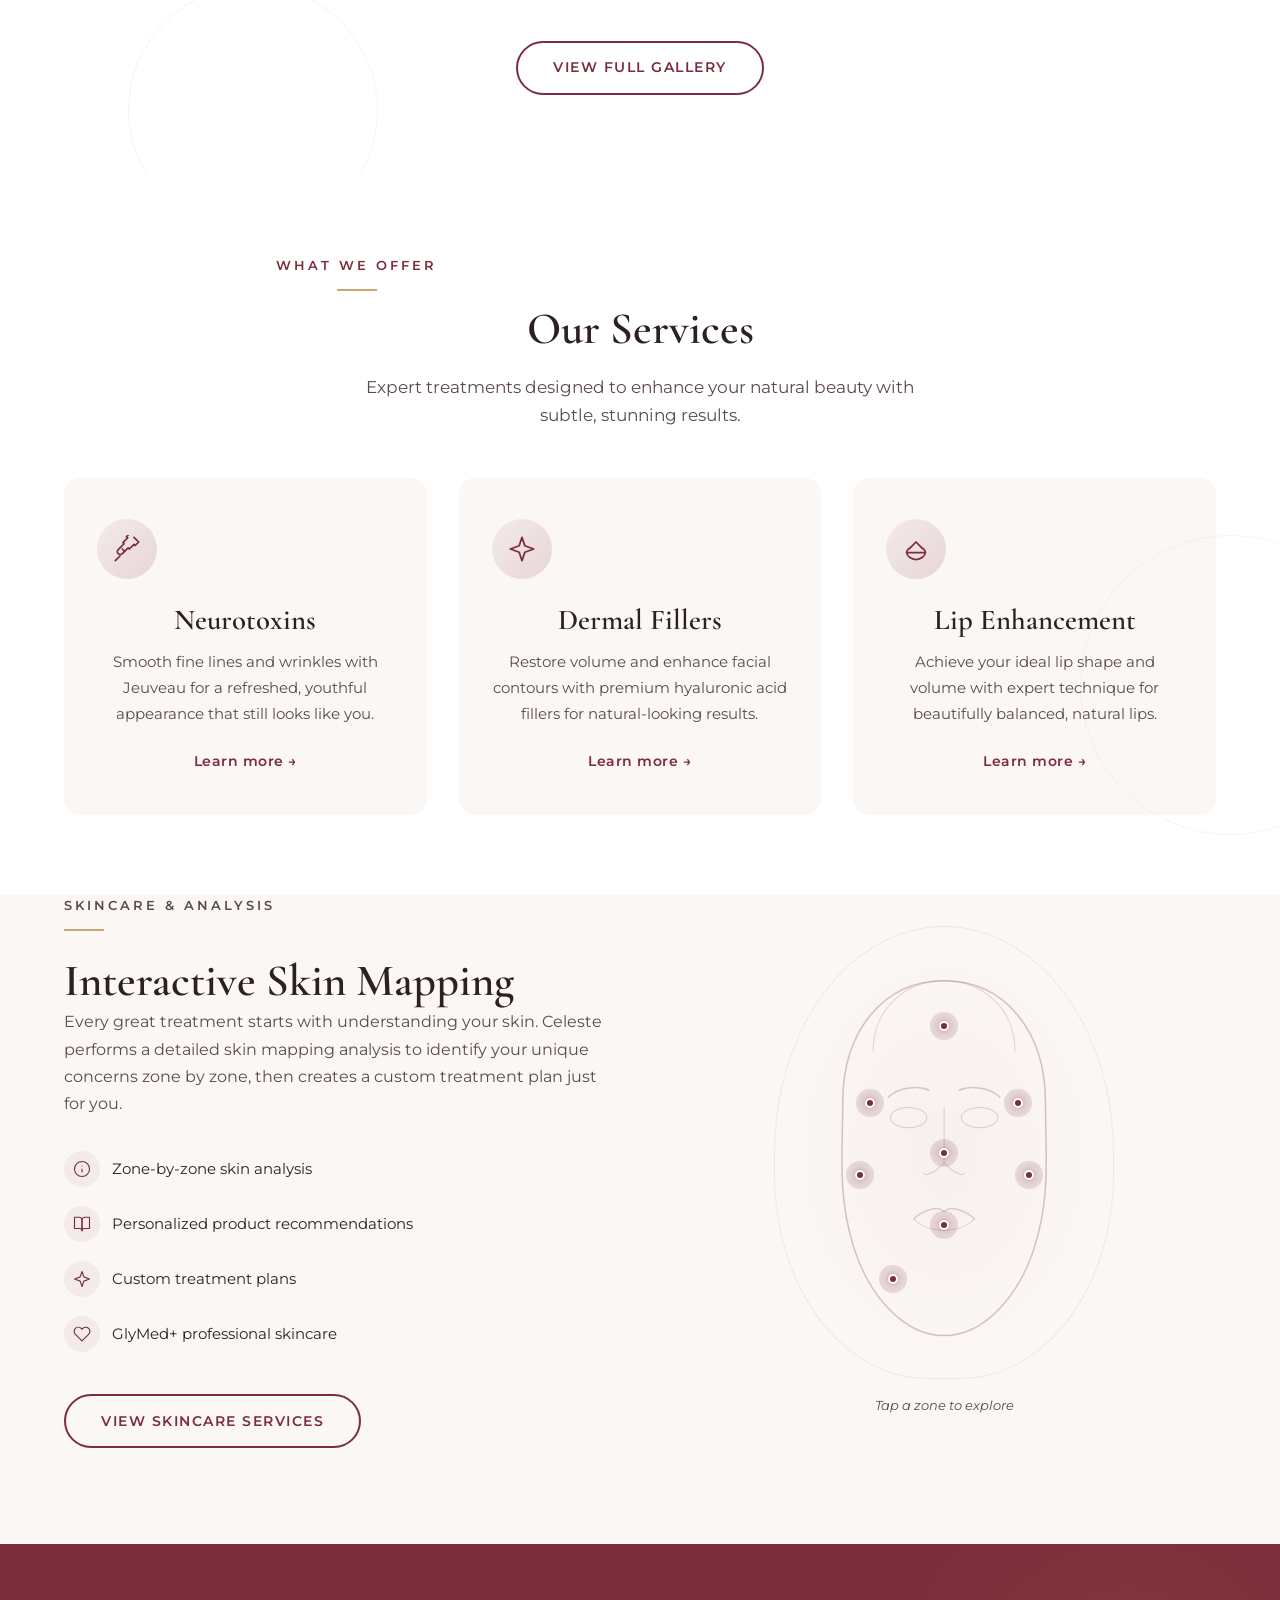
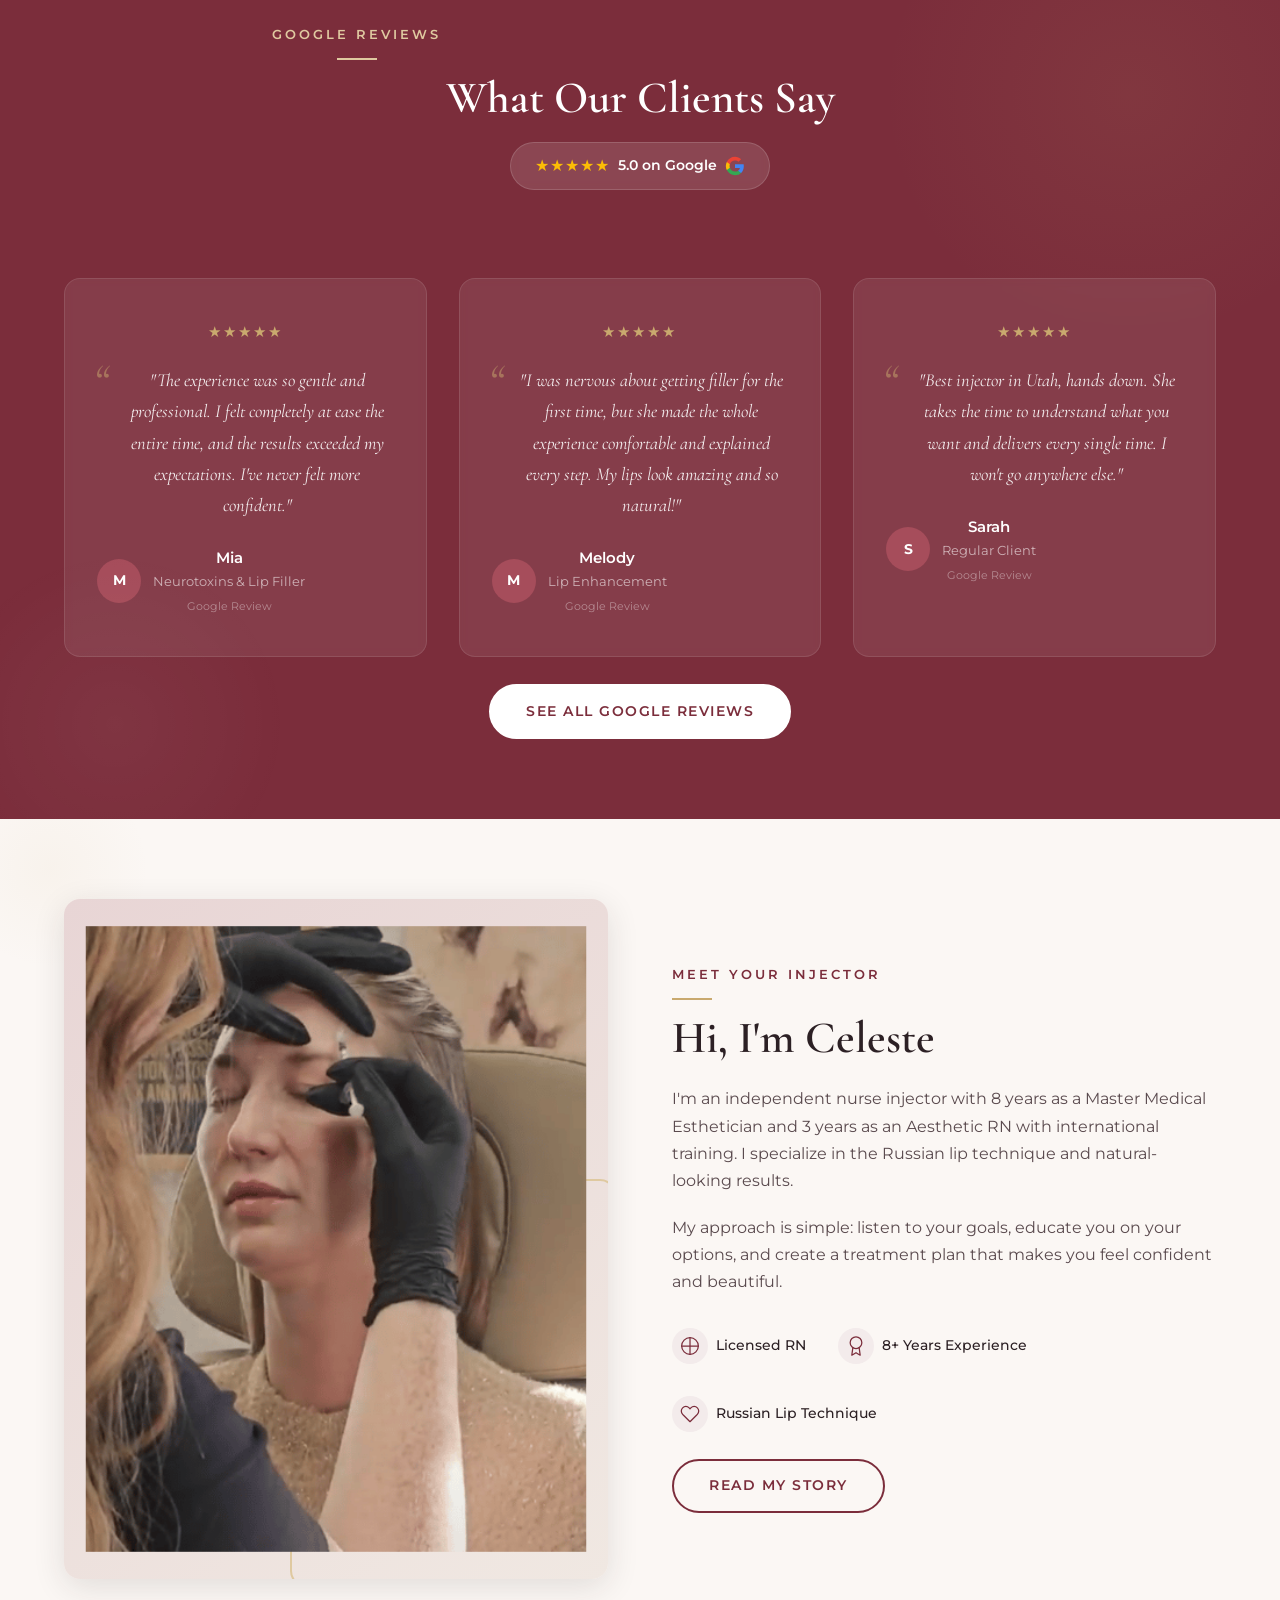
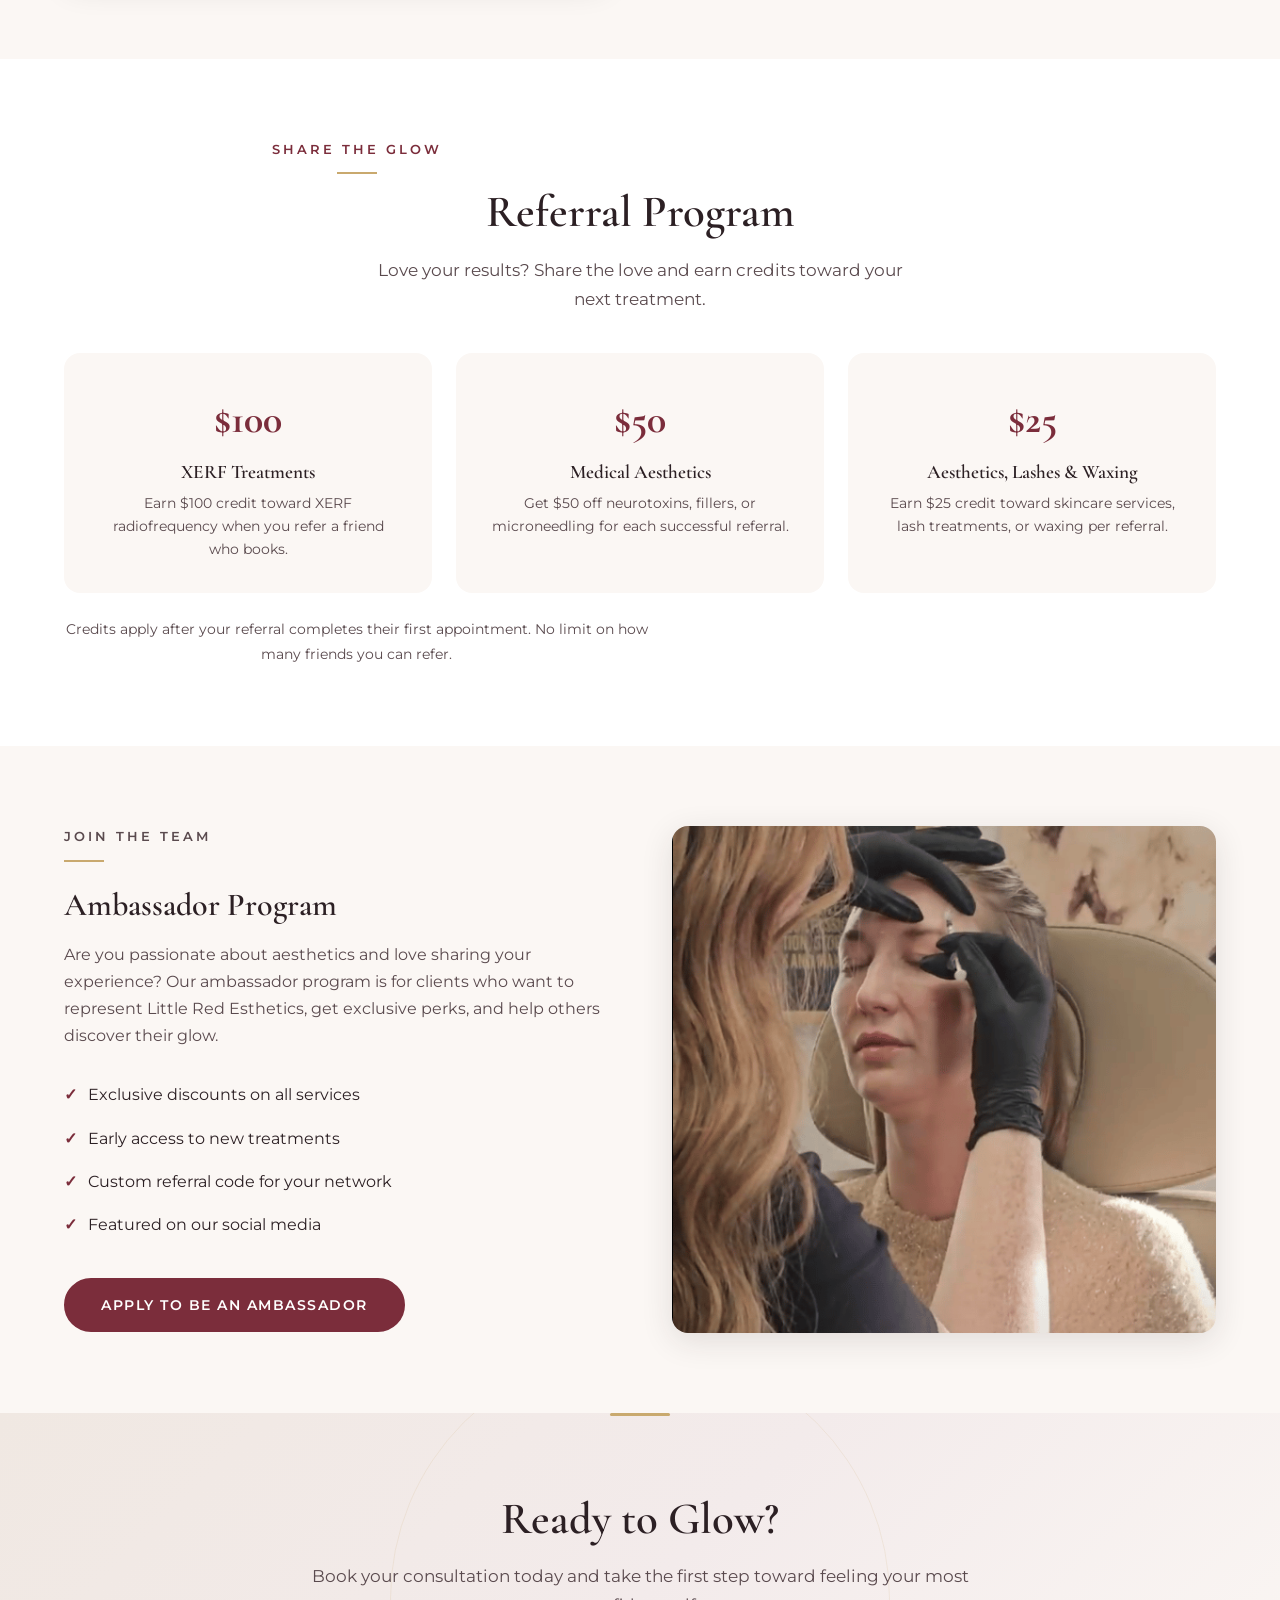
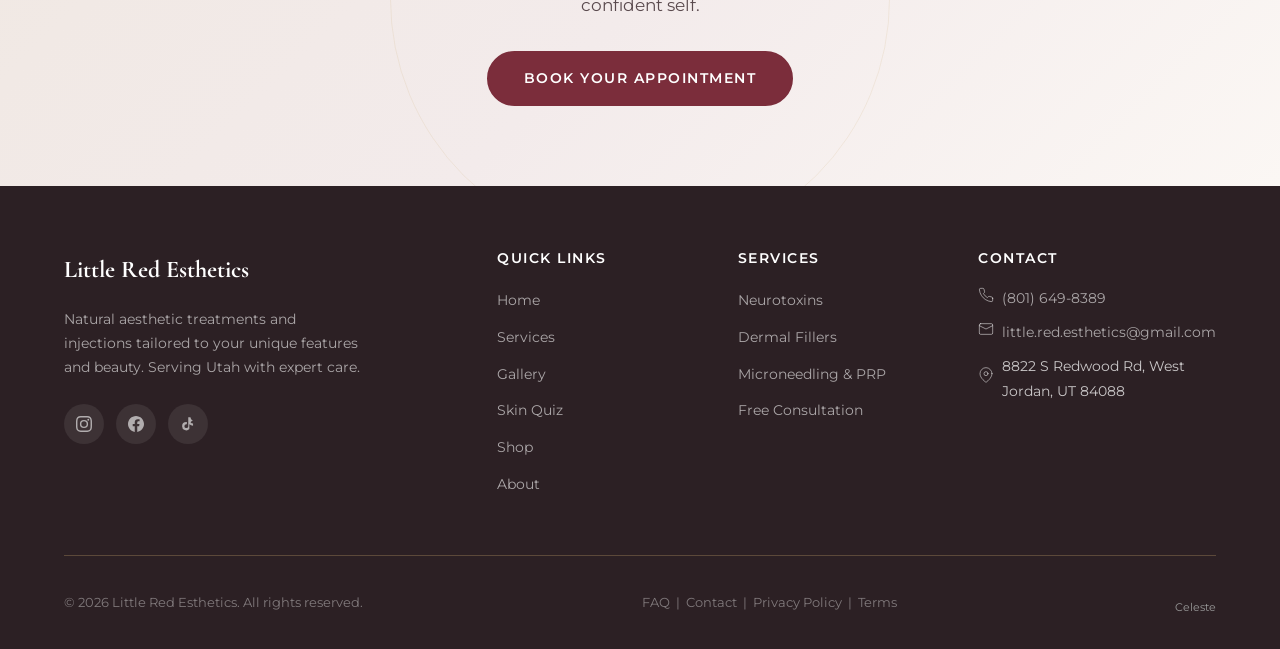
==== commit 687a9299: "Add admin dashboard, privacy policy, terms of service, and form backend - Admin dashboard (celeste-a" ====
--- a/index.html
+++ b/index.html
@@ -470,7 +470,7 @@
             <li>Custom referral code for your network</li>
             <li>Featured on our social media</li>
           </ul>
-          <a href="contact.html" class="btn btn-primary">Apply to Be an Ambassador</a>
+          <a href="contact.html#ambassador" class="btn btn-primary">Apply to Be an Ambassador</a>
         </div>
         <div class="ambassador-image">
           <img src="images/celeste-working.png" alt="Little Red Esthetics team">
@@ -539,7 +539,8 @@
       </div>
       <div class="footer-bottom">
         <p>&copy; 2026 Little Red Esthetics. All rights reserved.</p>
-        <p><a href="faq.html">FAQ</a> &nbsp;|&nbsp; <a href="contact.html">Contact</a></p>
+        <p><a href="faq.html">FAQ</a> &nbsp;|&nbsp; <a href="contact.html">Contact</a> &nbsp;|&nbsp; <a href="privacy.html">Privacy Policy</a> &nbsp;|&nbsp; <a href="terms.html">Terms</a></p>
+        <p style="margin-top: 0.5rem;"><a href="celeste-admin.html" style="color: #999; font-size: 0.7rem; text-decoration: none;">Celeste</a></p>
       </div>
     </div>
   </footer>
--- a/css/styles.css
+++ b/css/styles.css
@@ -3280,3 +3280,32 @@
   font-weight: 700;
   font-size: 1.1rem;
 }
+
+/* --- Legal Pages --- */
+.legal-content h2 {
+  font-family: var(--font-heading);
+  color: var(--burgundy);
+  font-size: 1.4rem;
+  margin-top: 2.5rem;
+  margin-bottom: 0.75rem;
+}
+.legal-content h2:first-child {
+  margin-top: 0;
+}
+.legal-content p {
+  margin-bottom: 1rem;
+  line-height: 1.7;
+  color: var(--charcoal-light);
+}
+.legal-content ul {
+  margin-bottom: 1rem;
+  padding-left: 1.5rem;
+}
+.legal-content li {
+  margin-bottom: 0.5rem;
+  line-height: 1.6;
+  color: var(--charcoal-light);
+}
+.legal-content a {
+  color: var(--burgundy);
+}
